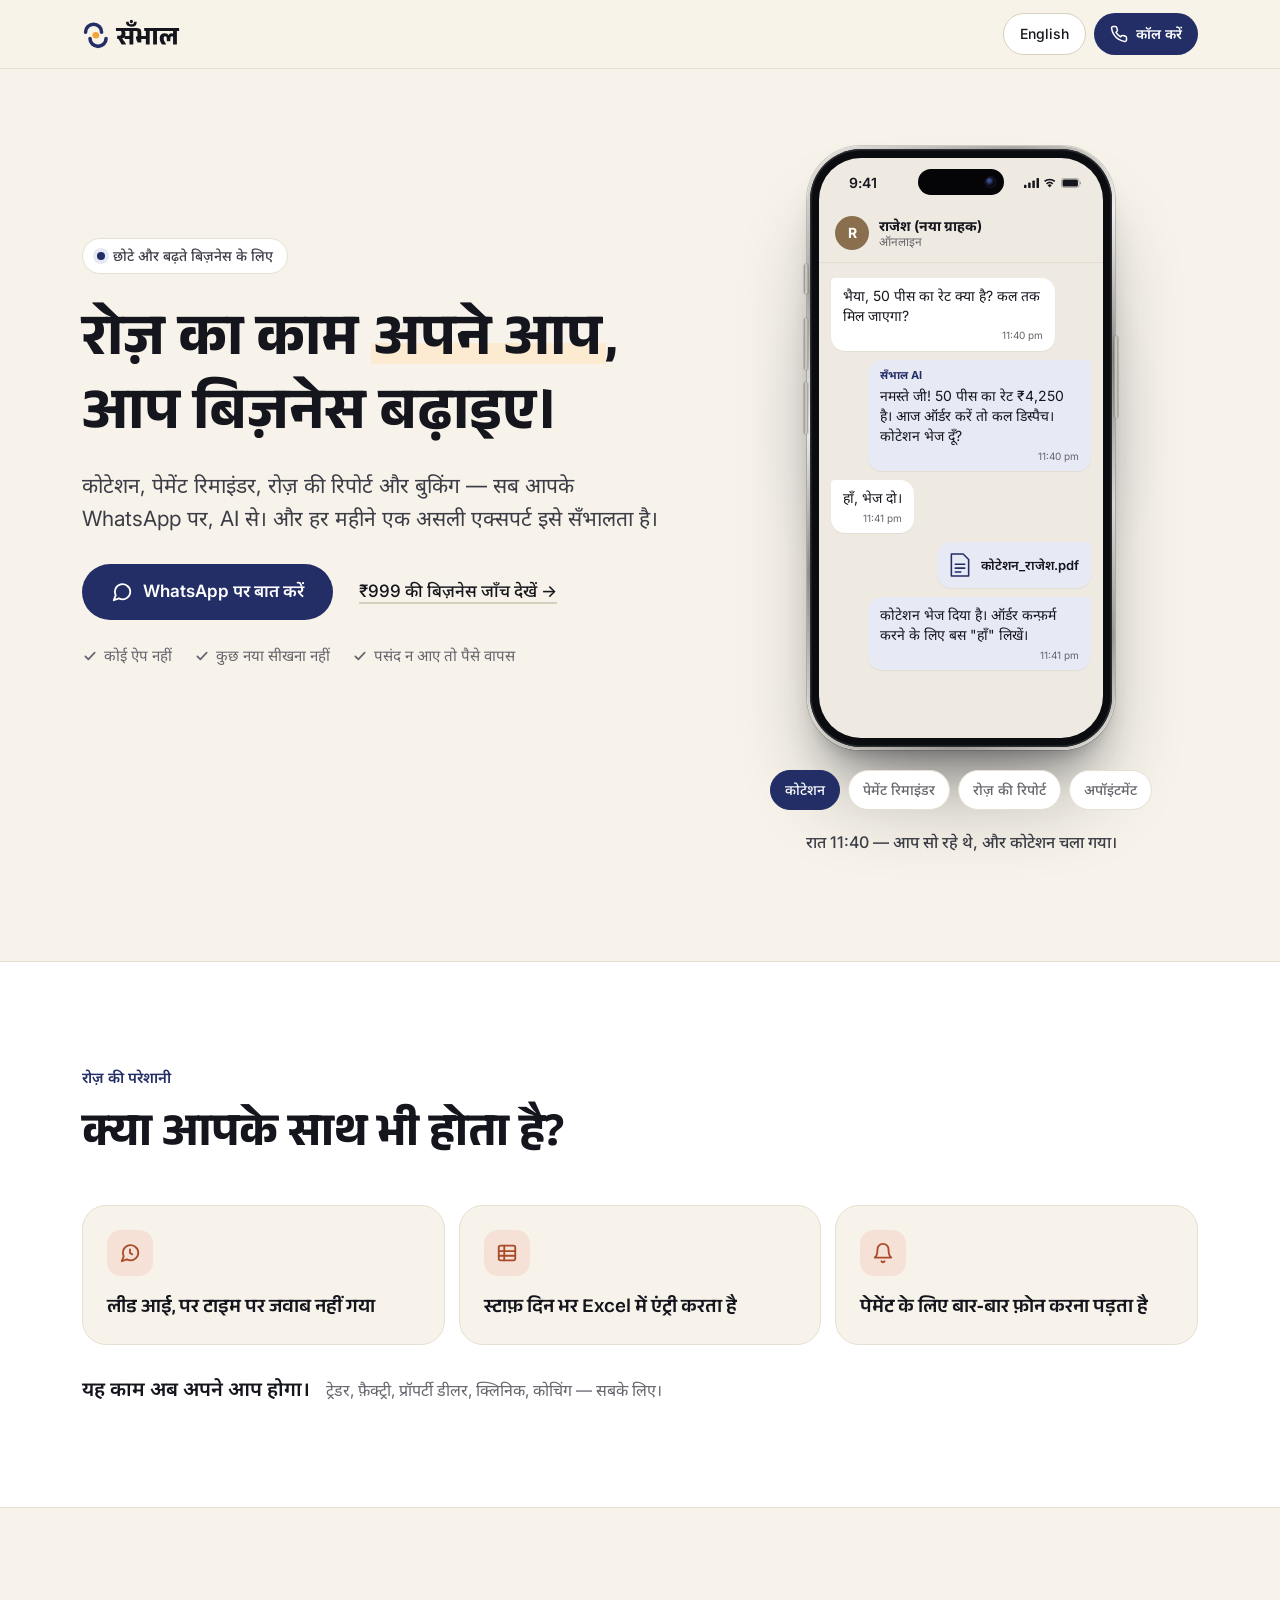
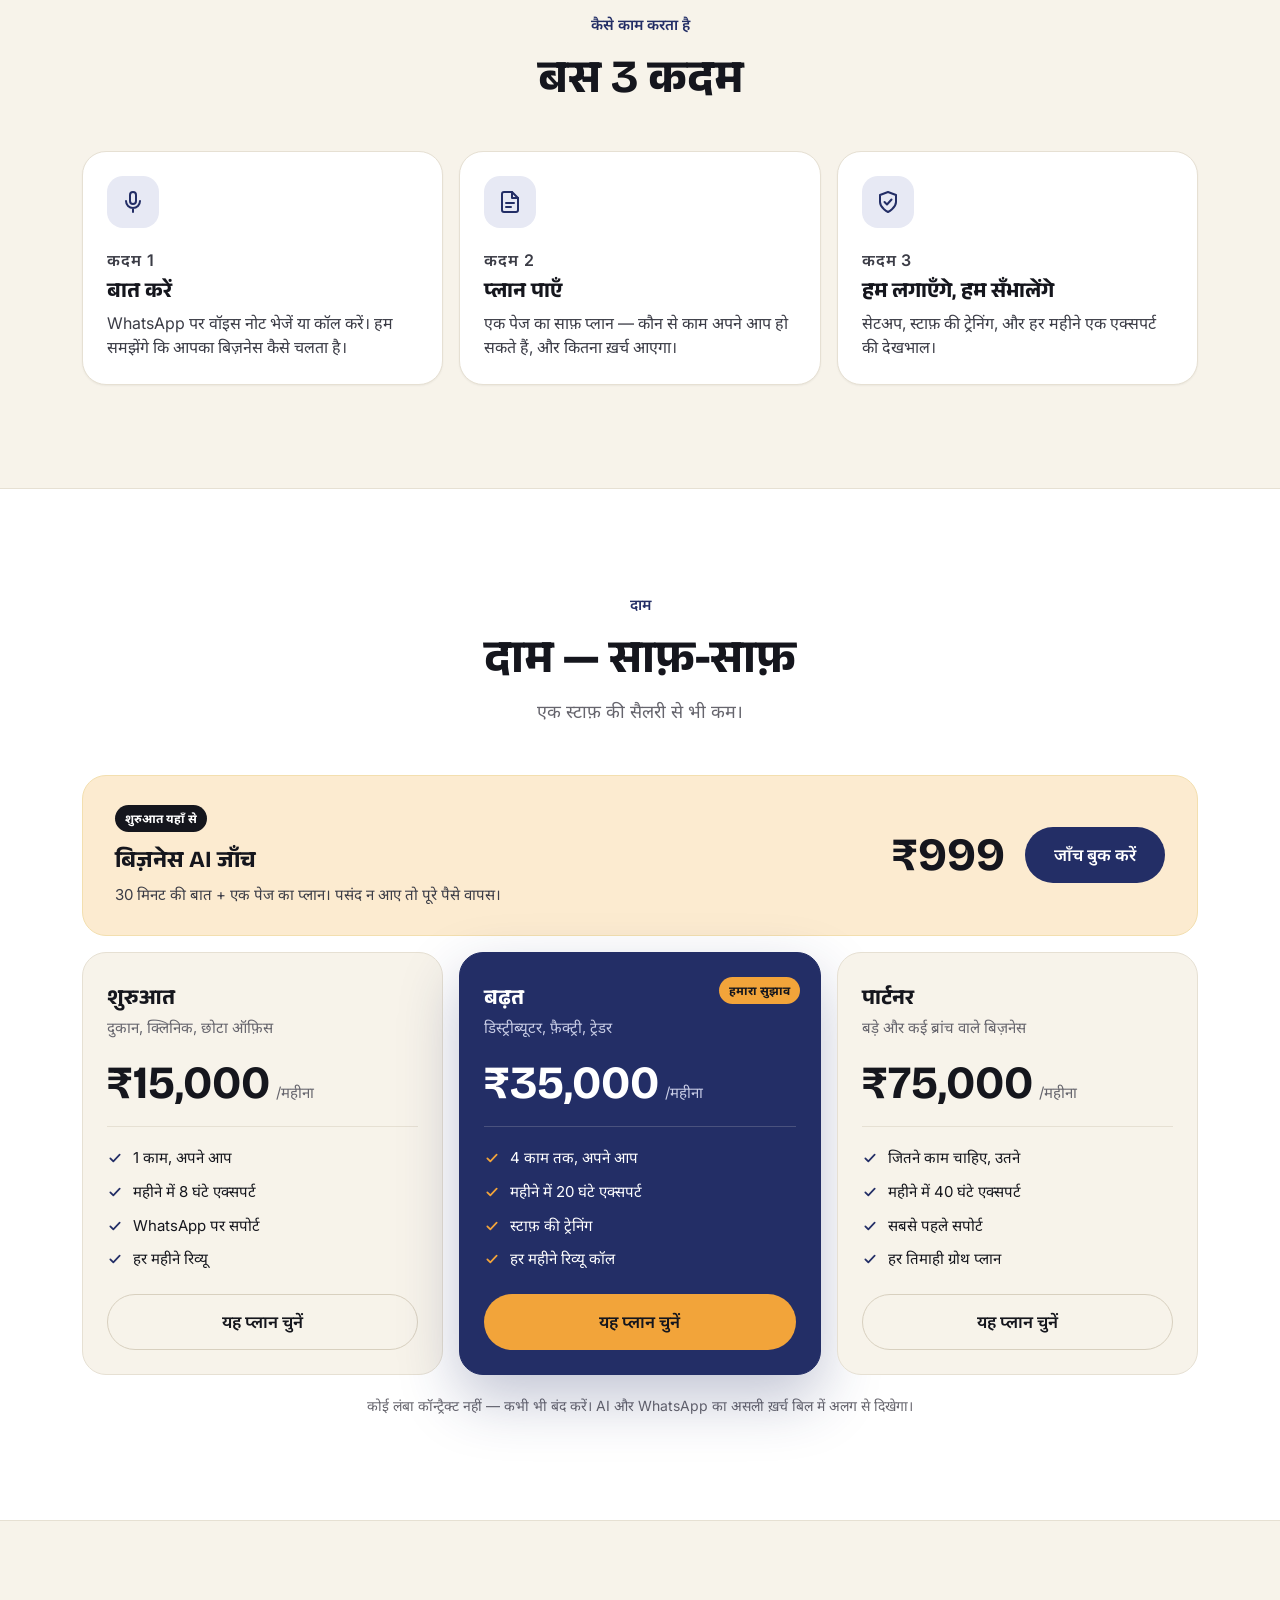
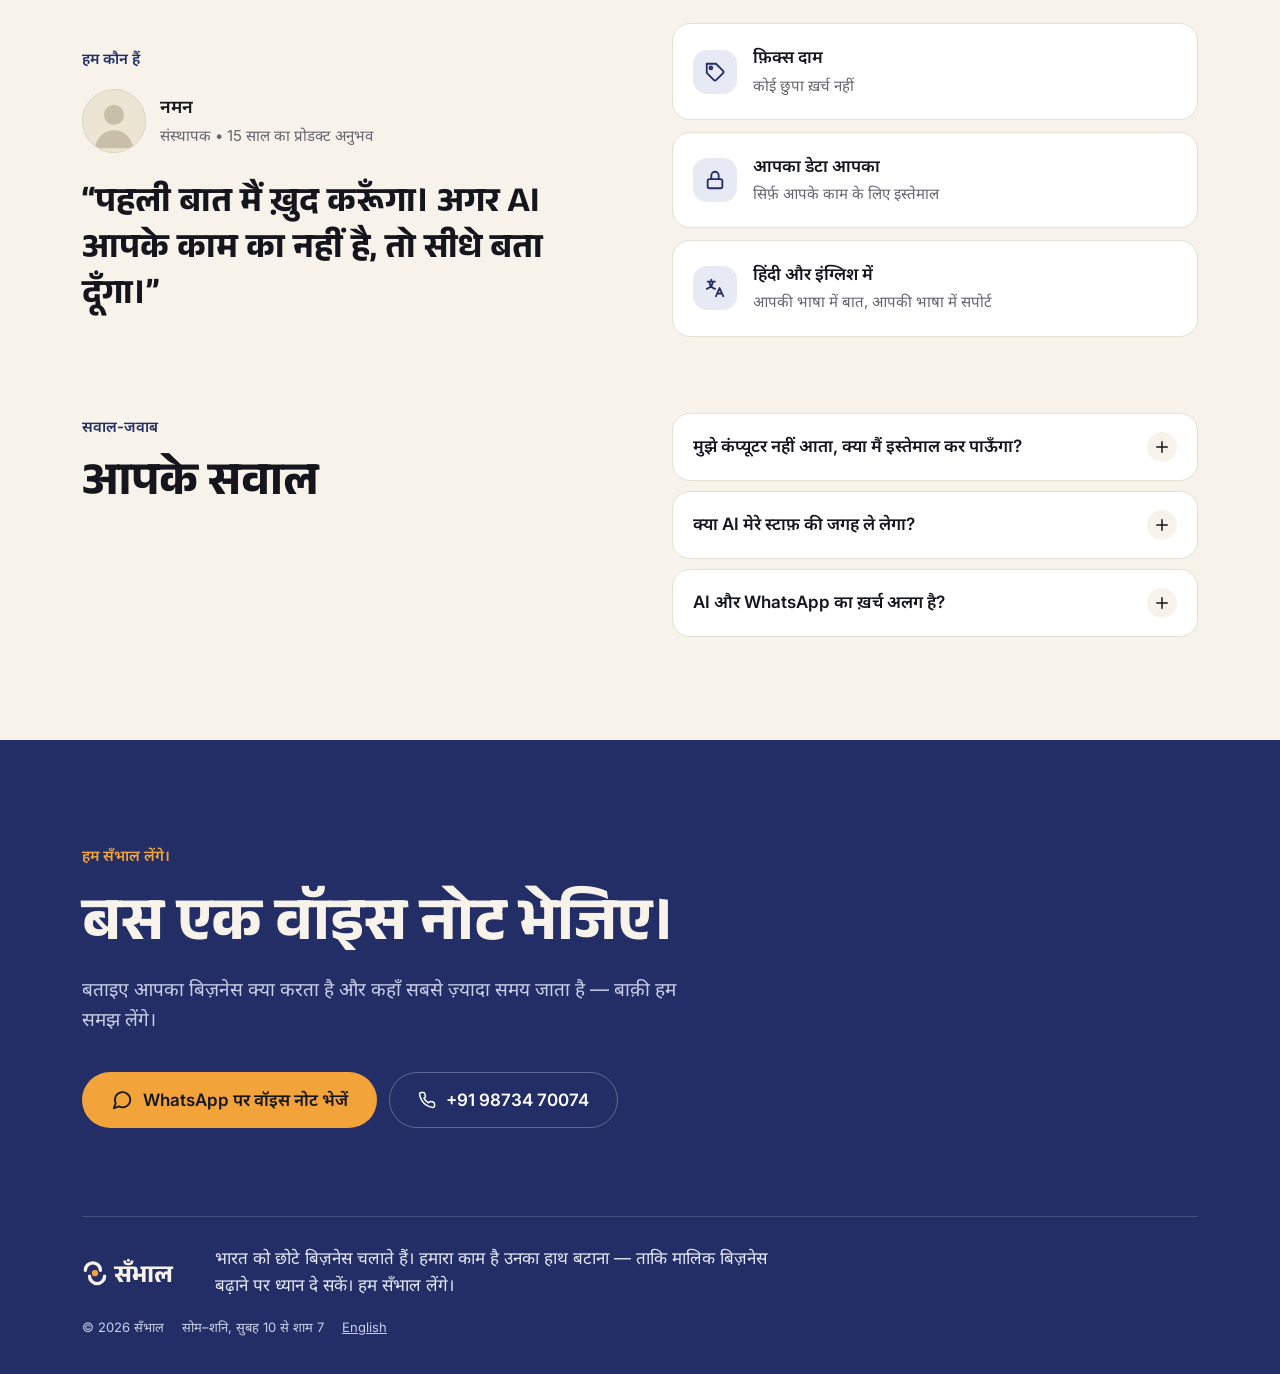
==== index.html @ 1b6e477c "Fix stale cache: version asset links and stop week-long caching Assets were served with max-age=6048" ====
<!doctype html>
<html lang="hi">
<head>
  <meta charset="utf-8">
  <meta name="viewport" content="width=device-width, initial-scale=1">
  <title>सँभाल — आपके बिज़नेस के लिए AI, सँभालने वाले एक्सपर्ट के साथ</title>
  <meta name="description" content="हम आपके WhatsApp और Excel पर AI सेट करते हैं — ताकि कोटेशन, पेमेंट रिमाइंडर, रिपोर्ट और बुकिंग अपने आप हो जाएँ। ₹999 की बिज़नेस जाँच से शुरुआत करें।">
  <meta name="theme-color" content="#232E66">
  <link rel="icon" href="/assets/favicon.svg?v=2b1d9da0e8" type="image/svg+xml">
  <link rel="alternate" hreflang="hi" href="/">
  <link rel="alternate" hreflang="en" href="/en">

  <meta property="og:title" content="सँभाल — आपका बिज़नेस, AI के साथ, बिना झंझट">
  <meta property="og:description" content="कोटेशन, पेमेंट, रिपोर्ट और बुकिंग — अपने आप। एक असली एक्सपर्ट हर महीने सँभालता है।">
  <meta property="og:type" content="website">

  <link rel="preconnect" href="https://fonts.googleapis.com">
  <link rel="preconnect" href="https://fonts.gstatic.com" crossorigin>
  <link rel="stylesheet" href="https://fonts.googleapis.com/css2?family=Anek+Devanagari:wght@600;700&family=Bricolage+Grotesque:opsz,wght@12..96,600;12..96,700&family=Inter:wght@400;500;600;700&family=Noto+Sans+Devanagari:wght@400;500;600;700&display=swap">
  <link rel="stylesheet" href="/assets/styles.css?v=57c3ff346e">
</head>
<body>

<header class="site-header">
  <div class="wrap">
    <a class="brand" href="/" aria-label="सँभाल — होम"><img src="/assets/sambhal-logo-hi.svg?v=f1d64aa101" alt="सँभाल" width="120" height="32"></a>
    <div class="header-actions">
      <a class="lang" href="/en" hreflang="en" lang="en">English</a>
      <a class="header-cta" href="tel:+919873470074" data-cta="call-header" aria-label="कॉल करें: +91 98734 70074">
        <svg width="18" height="18" viewBox="0 0 24 24" fill="none" stroke="currentColor" stroke-width="2" stroke-linecap="round" stroke-linejoin="round" aria-hidden="true"><path d="M22 16.9v3a2 2 0 0 1-2.2 2 19.8 19.8 0 0 1-8.6-3.1 19.5 19.5 0 0 1-6-6A19.8 19.8 0 0 1 2.1 4.2 2 2 0 0 1 4.1 2h3a2 2 0 0 1 2 1.7c.1.9.4 1.8.7 2.7a2 2 0 0 1-.5 2.1L8 9.8a16 16 0 0 0 6 6l1.3-1.3a2 2 0 0 1 2.1-.4c.9.3 1.8.6 2.7.7a2 2 0 0 1 1.7 2z"/></svg><span class="label">कॉल करें</span>
      </a>
    </div>
  </div>
</header>

<main>

  <!-- Hero -->
  <section class="hero">
    <div class="wrap hero-grid">
      <div class="hero-copy">
        <p class="pill">छोटे और बढ़ते बिज़नेस के लिए</p>
        <h1>रोज़ का काम <span class="hl">अपने आप</span>, आप बिज़नेस बढ़ाइए।</h1>
        <p class="lead">कोटेशन, पेमेंट रिमाइंडर, रोज़ की रिपोर्ट और बुकिंग — सब आपके WhatsApp पर, AI से। और हर महीने एक असली एक्सपर्ट इसे सँभालता है।</p>
        <div class="hero-actions">
          <a class="btn btn-primary" data-cta="whatsapp-hero" href="https://wa.me/919873470074?text=%E0%A4%A8%E0%A4%AE%E0%A4%B8%E0%A5%8D%E0%A4%A4%E0%A5%87%2C%20%E0%A4%AE%E0%A5%81%E0%A4%9D%E0%A5%87%20%E0%A4%85%E0%A4%AA%E0%A4%A8%E0%A5%87%20%E0%A4%AC%E0%A4%BF%E0%A4%9C%E0%A4%BC%E0%A4%A8%E0%A5%87%E0%A4%B8%20%E0%A4%95%E0%A5%87%20%E0%A4%B2%E0%A4%BF%E0%A4%8F%20%E0%A4%B8%E0%A4%81%E0%A4%AD%E0%A4%BE%E0%A4%B2%20%E0%A4%95%E0%A5%87%20%E0%A4%AC%E0%A4%BE%E0%A4%B0%E0%A5%87%20%E0%A4%AE%E0%A5%87%E0%A4%82%20%E0%A4%9C%E0%A4%BE%E0%A4%A8%E0%A4%A8%E0%A4%BE%20%E0%A4%B9%E0%A5%88%E0%A5%A4">
            <svg width="22" height="22" viewBox="0 0 24 24" fill="none" stroke="currentColor" stroke-width="2" stroke-linecap="round" stroke-linejoin="round" aria-hidden="true"><path d="M21 11.5a8.4 8.4 0 0 1-12.4 7.4L3 21l2.1-5.4A8.4 8.4 0 1 1 21 11.5z"/></svg>
            WhatsApp पर बात करें
          </a>
          <a class="link-arrow" href="#daam">₹999 की बिज़नेस जाँच देखें →</a>
        </div>
        <ul class="ticks">
          <li><svg width="16" height="16" viewBox="0 0 24 24" fill="none" stroke="currentColor" stroke-width="2.6" stroke-linecap="round" stroke-linejoin="round" aria-hidden="true"><path d="M5 12.5l4.5 4.5L19 7"/></svg>कोई ऐप नहीं</li>
          <li><svg width="16" height="16" viewBox="0 0 24 24" fill="none" stroke="currentColor" stroke-width="2.6" stroke-linecap="round" stroke-linejoin="round" aria-hidden="true"><path d="M5 12.5l4.5 4.5L19 7"/></svg>कुछ नया सीखना नहीं</li>
          <li><svg width="16" height="16" viewBox="0 0 24 24" fill="none" stroke="currentColor" stroke-width="2.6" stroke-linecap="round" stroke-linejoin="round" aria-hidden="true"><path d="M5 12.5l4.5 4.5L19 7"/></svg>पसंद न आए तो पैसे वापस</li>
        </ul>
      </div>

      <div class="showcase" data-showcase>
        <div class="phone">
          <span class="ph-btn ph-action" aria-hidden="true"></span><span class="ph-btn ph-vol-up" aria-hidden="true"></span><span class="ph-btn ph-vol-down" aria-hidden="true"></span><span class="ph-btn ph-power" aria-hidden="true"></span>
          <div class="ph-bezel">
          <div class="screen" aria-live="polite">
            <div class="statusbar" aria-hidden="true"><span>9:41</span><span class="island"></span><span class="sb-icons"><svg width="18" height="12" viewBox="0 0 18 12"><rect x="0" y="8" width="3" height="4" rx="1" fill="#15161D"/><rect x="5" y="5.5" width="3" height="6.5" rx="1" fill="#15161D"/><rect x="10" y="3" width="3" height="9" rx="1" fill="#15161D"/><rect x="15" y="0" width="3" height="12" rx="1" fill="#15161D"/></svg><svg width="16" height="12" viewBox="0 0 16 12"><path d="M8 11.5l2.4-2.9a3.6 3.6 0 0 0-4.8 0z" fill="#15161D"/><path d="M3.6 6.3a6.6 6.6 0 0 1 8.8 0l-1.3 1.5a4.6 4.6 0 0 0-6.2 0z" fill="#15161D"/><path d="M1.2 3.4a10.3 10.3 0 0 1 13.6 0l-1.3 1.5a8.3 8.3 0 0 0-11 0z" fill="#15161D"/></svg><svg width="27" height="13" viewBox="0 0 27 13"><rect x=".5" y=".5" width="23" height="12" rx="3.5" fill="none" stroke="#15161D" stroke-opacity=".4"/><rect x="2" y="2" width="20" height="9" rx="2" fill="#15161D"/><path d="M25 4.5v4c.8-.3 1.4-1.1 1.4-2s-.6-1.7-1.4-2z" fill="#15161D" fill-opacity=".45"/></svg></span></div>

            <article class="slide is-active" id="uc-1" role="tabpanel" aria-labelledby="tab-1" data-caption="रात 11:40 — आप सो रहे थे, और कोटेशन चला गया।">
              <div class="chat-head"><span class="avatar">R</span><span class="who"><strong>राजेश (नया ग्राहक)</strong><span>ऑनलाइन</span></span></div>
              <div class="bubble in">भैया, 50 पीस का रेट क्या है? कल तक मिल जाएगा?<span class="time">11:40 pm</span></div>
              <div class="bubble out"><small>सँभाल AI</small>नमस्ते जी! 50 पीस का रेट ₹4,250 है। आज ऑर्डर करें तो कल डिस्पैच। कोटेशन भेज दूँ?<span class="time">11:40 pm</span></div>
              <div class="bubble in">हाँ, भेज दो।<span class="time">11:41 pm</span></div>
              <div class="attach"><svg width="22" height="26" viewBox="0 0 28 32" fill="none" aria-hidden="true"><path d="M3 2h15l7 7v21H3z" stroke="#232E66" stroke-width="2" stroke-linejoin="round"/><path d="M8 15h12M8 20h12M8 25h7" stroke="#232E66" stroke-width="2" stroke-linecap="round"/></svg>कोटेशन_राजेश.pdf</div>
              <div class="bubble out">कोटेशन भेज दिया है। ऑर्डर कन्फ़र्म करने के लिए बस "हाँ" लिखें।<span class="time">11:41 pm</span></div>
            </article>

            <article class="slide" id="uc-2" role="tabpanel" aria-labelledby="tab-2" data-caption="पेमेंट अपने आप माँगा, और रसीद भी भेज दी।">
              <div class="chat-head"><span class="avatar" style="background:#5B6B8C">S</span><span class="who"><strong>शर्मा ट्रेडर्स</strong><span>ग्राहक</span></span></div>
              <div class="bubble out"><small>सँभाल AI</small>नमस्ते शर्मा जी, बिल #2318 के ₹18,400 कल ड्यू हैं। आप UPI से अभी भर सकते हैं।<span class="pay-btn">₹18,400 भरें</span><span class="time">10:00 am</span></div>
              <div class="bubble in">कर दिया, चेक कर लीजिए।<span class="time">10:12 am</span></div>
              <div class="bubble out">पेमेंट मिल गया, धन्यवाद! रसीद भेज रहे हैं।<span class="time">10:12 am</span></div>
              <div class="attach"><svg width="22" height="26" viewBox="0 0 28 32" fill="none" aria-hidden="true"><path d="M3 2h15l7 7v21H3z" stroke="#232E66" stroke-width="2" stroke-linejoin="round"/><path d="M8 15h12M8 20h12M8 25h7" stroke="#232E66" stroke-width="2" stroke-linecap="round"/></svg>रसीद_2318.pdf</div>
            </article>

            <article class="slide" id="uc-3" role="tabpanel" aria-labelledby="tab-3" data-caption="हर शाम 7 बजे — दिन का पूरा हिसाब आपके फ़ोन पर।">
              <div class="chat-head"><span class="avatar brand-av"><svg viewBox="0 0 64 64" aria-hidden="true"><path d="M9 25a18 18 0 0 1 36 0" fill="none" stroke="#F7F3EA" stroke-width="8" stroke-linecap="round"/><path d="M19 39a18 18 0 0 0 36 0" fill="none" stroke="#F7F3EA" stroke-width="8" stroke-linecap="round"/><circle cx="32" cy="32" r="7.5" fill="#F2A43A"/></svg></span><span class="who"><strong>सँभाल AI</strong><span>आपकी रोज़ की रिपोर्ट</span></span></div>
              <div class="bubble out"><small>आज की रिपोर्ट — 18 नवंबर</small>
                <div class="report">
                  <div><span>आज की बिक्री</span><b>₹1,24,500</b></div>
                  <div><span>नए ऑर्डर</span><b>14</b></div>
                  <div><span>पेंडिंग पेमेंट</span><b>₹2,10,000</b></div>
                  <div class="warn"><span>कम स्टॉक</span><b>3 आइटम</b></div>
                </div>
                <span class="time">7:00 pm</span></div>
              <div class="bubble in">कम स्टॉक वाले आइटम बताओ<span class="time">7:04 pm</span></div>
              <div class="bubble out">1. स्टील बोल्ट M8 — 40 बचे<br>2. वॉशर 10mm — 25 बचे<br>3. नट M10 — 18 बचे<span class="time">7:04 pm</span></div>
            </article>

            <article class="slide" id="uc-4" role="tabpanel" aria-labelledby="tab-4" data-caption="बुकिंग और याद-दिहानी — बिना एक भी कॉल के।">
              <div class="chat-head"><span class="avatar" style="background:#7A5C8E">P</span><span class="who"><strong>प्रिया</strong><span>क्लिनिक की मरीज़</span></span></div>
              <div class="bubble in">कल डॉक्टर साहब से मिलना है, टाइम मिलेगा?<span class="time">6:20 pm</span></div>
              <div class="bubble out"><small>सँभाल AI</small>ज़रूर! कल ये समय ख़ाली हैं:<div class="slots"><span>10:30</span><span>12:00</span><span class="on">4:15</span></div><span class="time">6:20 pm</span></div>
              <div class="bubble in">4:15 ठीक है<span class="time">6:21 pm</span></div>
              <div class="bubble out">बुक हो गया! कल शाम 4:15 बजे। एक घंटा पहले याद दिला देंगे।<span class="time">6:21 pm</span></div>
            </article>

          </div>
          </div>
        </div>

        <div class="uc-tabs" role="tablist" aria-label="उदाहरण">
          <button class="uc-tab" role="tab" id="tab-1" aria-controls="uc-1" aria-selected="true">कोटेशन</button>
          <button class="uc-tab" role="tab" id="tab-2" aria-controls="uc-2" aria-selected="false" tabindex="-1">पेमेंट रिमाइंडर</button>
          <button class="uc-tab" role="tab" id="tab-3" aria-controls="uc-3" aria-selected="false" tabindex="-1">रोज़ की रिपोर्ट</button>
          <button class="uc-tab" role="tab" id="tab-4" aria-controls="uc-4" aria-selected="false" tabindex="-1">अपॉइंटमेंट</button>
        </div>
        <p class="uc-caption">रात 11:40 — आप सो रहे थे, और कोटेशन चला गया।</p>
      </div>
    </div>
  </section>

  <!-- Pains -->
  <section class="pains">
    <div class="wrap">
      <div class="section-head">
        <span class="eyebrow">रोज़ की परेशानी</span>
        <h2>क्या आपके साथ भी होता है?</h2>
      </div>
      <ul class="pain-grid">
        <li class="pain"><span class="ico"><svg width="22" height="22" viewBox="0 0 24 24" fill="none" stroke="currentColor" stroke-width="2" stroke-linecap="round" stroke-linejoin="round" aria-hidden="true"><path d="M21 11.5a8.4 8.4 0 0 1-12.4 7.4L3 21l2.1-5.4A8.4 8.4 0 1 1 21 11.5z"/><path d="M12 8v4l2.5 1.5"/></svg></span><p>लीड आई, पर टाइम पर जवाब नहीं गया</p></li>
        <li class="pain"><span class="ico"><svg width="22" height="22" viewBox="0 0 24 24" fill="none" stroke="currentColor" stroke-width="2" stroke-linecap="round" stroke-linejoin="round" aria-hidden="true"><rect x="3" y="4" width="18" height="16" rx="2"/><path d="M3 10h18M3 15h18M9 4v16"/></svg></span><p>स्टाफ़ दिन भर Excel में एंट्री करता है</p></li>
        <li class="pain"><span class="ico"><svg width="22" height="22" viewBox="0 0 24 24" fill="none" stroke="currentColor" stroke-width="2" stroke-linecap="round" stroke-linejoin="round" aria-hidden="true"><path d="M6 8a6 6 0 0 1 12 0c0 7 3 9 3 9H3s3-2 3-9"/><path d="M10.3 21a1.9 1.9 0 0 0 3.4 0"/></svg></span><p>पेमेंट के लिए बार-बार फ़ोन करना पड़ता है</p></li>
      </ul>
      <p class="pains-answer">यह काम अब अपने आप होगा। <span>ट्रेडर, फ़ैक्ट्री, प्रॉपर्टी डीलर, क्लिनिक, कोचिंग — सबके लिए।</span></p>
    </div>
  </section>

  <!-- How it works -->
  <section class="steps">
    <div class="wrap">
      <div class="section-head center">
        <span class="eyebrow">कैसे काम करता है</span>
        <h2>बस 3 कदम</h2>
      </div>
      <ol class="step-grid">
        <li class="step">
          <span class="step-ico"><svg width="24" height="24" viewBox="0 0 24 24" fill="none" stroke="currentColor" stroke-width="2" stroke-linecap="round" stroke-linejoin="round" aria-hidden="true"><rect x="9" y="2" width="6" height="12" rx="3"/><path d="M5 11a7 7 0 0 0 14 0M12 18v4"/></svg></span>
          <div><p class="step-num">कदम 1</p><h3>बात करें</h3><p>WhatsApp पर वॉइस नोट भेजें या कॉल करें। हम समझेंगे कि आपका बिज़नेस कैसे चलता है।</p></div>
        </li>
        <li class="step">
          <span class="step-ico"><svg width="24" height="24" viewBox="0 0 24 24" fill="none" stroke="currentColor" stroke-width="2" stroke-linecap="round" stroke-linejoin="round" aria-hidden="true"><path d="M14 2H6a2 2 0 0 0-2 2v16a2 2 0 0 0 2 2h12a2 2 0 0 0 2-2V8z"/><path d="M14 2v6h6M8 13h8M8 17h5"/></svg></span>
          <div><p class="step-num">कदम 2</p><h3>प्लान पाएँ</h3><p>एक पेज का साफ़ प्लान — कौन से काम अपने आप हो सकते हैं, और कितना ख़र्च आएगा।</p></div>
        </li>
        <li class="step">
          <span class="step-ico"><svg width="24" height="24" viewBox="0 0 24 24" fill="none" stroke="currentColor" stroke-width="2" stroke-linecap="round" stroke-linejoin="round" aria-hidden="true"><path d="M12 22s8-4 8-10V5l-8-3-8 3v7c0 6 8 10 8 10z"/><path d="M8.5 12l2.5 2.5 4.5-5"/></svg></span>
          <div><p class="step-num">कदम 3</p><h3>हम लगाएँगे, हम सँभालेंगे</h3><p>सेटअप, स्टाफ़ की ट्रेनिंग, और हर महीने एक एक्सपर्ट की देखभाल।</p></div>
        </li>
      </ol>
    </div>
  </section>

  <!-- Pricing -->
  <section class="pricing" id="daam">
    <div class="wrap">
      <div class="section-head center">
        <span class="eyebrow">दाम</span>
        <h2>दाम — साफ़-साफ़</h2>
        <p>एक स्टाफ़ की सैलरी से भी कम।</p>
      </div>

      <div class="check-strip">
        <div>
          <span class="tag">शुरुआत यहाँ से</span>
          <h3>बिज़नेस AI जाँच</h3>
          <p>30 मिनट की बात + एक पेज का प्लान। पसंद न आए तो पूरे पैसे वापस।</p>
        </div>
        <div class="price-side">
          <span class="big">₹999</span>
          <a class="btn btn-primary" data-cta="whatsapp-check" href="https://wa.me/919873470074?text=%E0%A4%A8%E0%A4%AE%E0%A4%B8%E0%A5%8D%E0%A4%A4%E0%A5%87%2C%20%E0%A4%AE%E0%A5%81%E0%A4%9D%E0%A5%87%20%E2%82%B9999%20%E0%A4%B5%E0%A4%BE%E0%A4%B2%E0%A5%80%20%E0%A4%AC%E0%A4%BF%E0%A4%9C%E0%A4%BC%E0%A4%A8%E0%A5%87%E0%A4%B8%20AI%20%E0%A4%9C%E0%A4%BE%E0%A4%81%E0%A4%9A%20%E0%A4%AC%E0%A5%81%E0%A4%95%20%E0%A4%95%E0%A4%B0%E0%A4%A8%E0%A5%80%20%E0%A4%B9%E0%A5%88%E0%A5%A4">जाँच बुक करें</a>
        </div>
      </div>

      <div class="plan-grid">
        <div class="plan">
          <p class="plan-name">शुरुआत</p>
          <p class="plan-for">दुकान, क्लिनिक, छोटा ऑफ़िस</p>
          <p class="plan-price"><b>₹15,000</b><span>/महीना</span></p>
          <ul>
            <li><svg width="16" height="16" viewBox="0 0 24 24" fill="none" stroke="currentColor" stroke-width="2.6" stroke-linecap="round" stroke-linejoin="round" aria-hidden="true"><path d="M5 12.5l4.5 4.5L19 7"/></svg>1 काम, अपने आप</li>
            <li><svg width="16" height="16" viewBox="0 0 24 24" fill="none" stroke="currentColor" stroke-width="2.6" stroke-linecap="round" stroke-linejoin="round" aria-hidden="true"><path d="M5 12.5l4.5 4.5L19 7"/></svg>महीने में 8 घंटे एक्सपर्ट</li>
            <li><svg width="16" height="16" viewBox="0 0 24 24" fill="none" stroke="currentColor" stroke-width="2.6" stroke-linecap="round" stroke-linejoin="round" aria-hidden="true"><path d="M5 12.5l4.5 4.5L19 7"/></svg>WhatsApp पर सपोर्ट</li>
            <li><svg width="16" height="16" viewBox="0 0 24 24" fill="none" stroke="currentColor" stroke-width="2.6" stroke-linecap="round" stroke-linejoin="round" aria-hidden="true"><path d="M5 12.5l4.5 4.5L19 7"/></svg>हर महीने रिव्यू</li>
          </ul>
          <a class="btn btn-outline" data-cta="plan-starter" href="https://wa.me/919873470074?text=%E0%A4%A8%E0%A4%AE%E0%A4%B8%E0%A5%8D%E0%A4%A4%E0%A5%87%2C%20%E0%A4%AE%E0%A5%81%E0%A4%9D%E0%A5%87%20%E0%A4%B8%E0%A4%81%E0%A4%AD%E0%A4%BE%E0%A4%B2%20%E0%A4%95%E0%A4%BE%20%22%E0%A4%B6%E0%A5%81%E0%A4%B0%E0%A5%81%E0%A4%86%E0%A4%A4%22%20%E0%A4%AA%E0%A5%8D%E0%A4%B2%E0%A4%BE%E0%A4%A8%20%28%E2%82%B915%2C000/%E0%A4%AE%E0%A4%B9%E0%A5%80%E0%A4%A8%E0%A4%BE%29%20%E0%A4%95%E0%A5%87%20%E0%A4%AC%E0%A4%BE%E0%A4%B0%E0%A5%87%20%E0%A4%AE%E0%A5%87%E0%A4%82%20%E0%A4%9C%E0%A4%BE%E0%A4%A8%E0%A4%A8%E0%A4%BE%20%E0%A4%B9%E0%A5%88%E0%A5%A4">यह प्लान चुनें</a>
        </div>
        <div class="plan featured">
          <span class="badge">हमारा सुझाव</span>
          <p class="plan-name">बढ़त</p>
          <p class="plan-for">डिस्ट्रीब्यूटर, फ़ैक्ट्री, ट्रेडर</p>
          <p class="plan-price"><b>₹35,000</b><span>/महीना</span></p>
          <ul>
            <li><svg width="16" height="16" viewBox="0 0 24 24" fill="none" stroke="currentColor" stroke-width="2.6" stroke-linecap="round" stroke-linejoin="round" aria-hidden="true"><path d="M5 12.5l4.5 4.5L19 7"/></svg>4 काम तक, अपने आप</li>
            <li><svg width="16" height="16" viewBox="0 0 24 24" fill="none" stroke="currentColor" stroke-width="2.6" stroke-linecap="round" stroke-linejoin="round" aria-hidden="true"><path d="M5 12.5l4.5 4.5L19 7"/></svg>महीने में 20 घंटे एक्सपर्ट</li>
            <li><svg width="16" height="16" viewBox="0 0 24 24" fill="none" stroke="currentColor" stroke-width="2.6" stroke-linecap="round" stroke-linejoin="round" aria-hidden="true"><path d="M5 12.5l4.5 4.5L19 7"/></svg>स्टाफ़ की ट्रेनिंग</li>
            <li><svg width="16" height="16" viewBox="0 0 24 24" fill="none" stroke="currentColor" stroke-width="2.6" stroke-linecap="round" stroke-linejoin="round" aria-hidden="true"><path d="M5 12.5l4.5 4.5L19 7"/></svg>हर महीने रिव्यू कॉल</li>
          </ul>
          <a class="btn btn-accent" data-cta="plan-growth" href="https://wa.me/919873470074?text=%E0%A4%A8%E0%A4%AE%E0%A4%B8%E0%A5%8D%E0%A4%A4%E0%A5%87%2C%20%E0%A4%AE%E0%A5%81%E0%A4%9D%E0%A5%87%20%E0%A4%B8%E0%A4%81%E0%A4%AD%E0%A4%BE%E0%A4%B2%20%E0%A4%95%E0%A4%BE%20%22%E0%A4%AC%E0%A4%A2%E0%A4%BC%E0%A4%A4%22%20%E0%A4%AA%E0%A5%8D%E0%A4%B2%E0%A4%BE%E0%A4%A8%20%28%E2%82%B935%2C000/%E0%A4%AE%E0%A4%B9%E0%A5%80%E0%A4%A8%E0%A4%BE%29%20%E0%A4%95%E0%A5%87%20%E0%A4%AC%E0%A4%BE%E0%A4%B0%E0%A5%87%20%E0%A4%AE%E0%A5%87%E0%A4%82%20%E0%A4%9C%E0%A4%BE%E0%A4%A8%E0%A4%A8%E0%A4%BE%20%E0%A4%B9%E0%A5%88%E0%A5%A4">यह प्लान चुनें</a>
        </div>
        <div class="plan">
          <p class="plan-name">पार्टनर</p>
          <p class="plan-for">बड़े और कई ब्रांच वाले बिज़नेस</p>
          <p class="plan-price"><b>₹75,000</b><span>/महीना</span></p>
          <ul>
            <li><svg width="16" height="16" viewBox="0 0 24 24" fill="none" stroke="currentColor" stroke-width="2.6" stroke-linecap="round" stroke-linejoin="round" aria-hidden="true"><path d="M5 12.5l4.5 4.5L19 7"/></svg>जितने काम चाहिए, उतने</li>
            <li><svg width="16" height="16" viewBox="0 0 24 24" fill="none" stroke="currentColor" stroke-width="2.6" stroke-linecap="round" stroke-linejoin="round" aria-hidden="true"><path d="M5 12.5l4.5 4.5L19 7"/></svg>महीने में 40 घंटे एक्सपर्ट</li>
            <li><svg width="16" height="16" viewBox="0 0 24 24" fill="none" stroke="currentColor" stroke-width="2.6" stroke-linecap="round" stroke-linejoin="round" aria-hidden="true"><path d="M5 12.5l4.5 4.5L19 7"/></svg>सबसे पहले सपोर्ट</li>
            <li><svg width="16" height="16" viewBox="0 0 24 24" fill="none" stroke="currentColor" stroke-width="2.6" stroke-linecap="round" stroke-linejoin="round" aria-hidden="true"><path d="M5 12.5l4.5 4.5L19 7"/></svg>हर तिमाही ग्रोथ प्लान</li>
          </ul>
          <a class="btn btn-outline" data-cta="plan-partner" href="https://wa.me/919873470074?text=%E0%A4%A8%E0%A4%AE%E0%A4%B8%E0%A5%8D%E0%A4%A4%E0%A5%87%2C%20%E0%A4%AE%E0%A5%81%E0%A4%9D%E0%A5%87%20%E0%A4%B8%E0%A4%81%E0%A4%AD%E0%A4%BE%E0%A4%B2%20%E0%A4%95%E0%A4%BE%20%22%E0%A4%AA%E0%A4%BE%E0%A4%B0%E0%A5%8D%E0%A4%9F%E0%A4%A8%E0%A4%B0%22%20%E0%A4%AA%E0%A5%8D%E0%A4%B2%E0%A4%BE%E0%A4%A8%20%28%E2%82%B975%2C000/%E0%A4%AE%E0%A4%B9%E0%A5%80%E0%A4%A8%E0%A4%BE%29%20%E0%A4%95%E0%A5%87%20%E0%A4%AC%E0%A4%BE%E0%A4%B0%E0%A5%87%20%E0%A4%AE%E0%A5%87%E0%A4%82%20%E0%A4%9C%E0%A4%BE%E0%A4%A8%E0%A4%A8%E0%A4%BE%20%E0%A4%B9%E0%A5%88%E0%A5%A4">यह प्लान चुनें</a>
        </div>
      </div>
      <p class="fine">कोई लंबा कॉन्ट्रैक्ट नहीं — कभी भी बंद करें। AI और WhatsApp का असली ख़र्च बिल में अलग से दिखेगा।</p>
    </div>
  </section>

  <!-- Trust -->
  <section class="trust">
    <div class="wrap trust-grid">
      <div>
        <span class="eyebrow">हम कौन हैं</span>
        <div class="founder">
          <!-- TODO: replace with your photo at /assets/founder.jpg -->
          <img class="founder-photo" src="/assets/founder.svg?v=e3d4dcf39f" alt="नमन" width="64" height="64">
          <div><strong>नमन</strong><span>संस्थापक • 15 साल का प्रोडक्ट अनुभव</span></div>
        </div>
        <p class="quote">“पहली बात मैं ख़ुद करूँगा। अगर AI आपके काम का नहीं है, तो सीधे बता दूँगा।”</p>
      </div>
      <ul class="promises">
        <li><span class="ico"><svg width="22" height="22" viewBox="0 0 24 24" fill="none" stroke="currentColor" stroke-width="2" stroke-linecap="round" stroke-linejoin="round" aria-hidden="true"><path d="M20.6 13.4 13.4 20.6a2 2 0 0 1-2.8 0L3 13V3h10l7.6 7.6a2 2 0 0 1 0 2.8z"/><circle cx="7.5" cy="7.5" r="1.5"/></svg></span><div><strong>फ़िक्स दाम</strong><span>कोई छुपा ख़र्च नहीं</span></div></li>
        <li><span class="ico"><svg width="22" height="22" viewBox="0 0 24 24" fill="none" stroke="currentColor" stroke-width="2" stroke-linecap="round" stroke-linejoin="round" aria-hidden="true"><rect x="4" y="11" width="16" height="10" rx="2"/><path d="M8 11V7a4 4 0 0 1 8 0v4"/></svg></span><div><strong>आपका डेटा आपका</strong><span>सिर्फ़ आपके काम के लिए इस्तेमाल</span></div></li>
        <li><span class="ico"><svg width="22" height="22" viewBox="0 0 24 24" fill="none" stroke="currentColor" stroke-width="2" stroke-linecap="round" stroke-linejoin="round" aria-hidden="true"><path d="M4 5h8M8 3v2M6 5c0 4 3 7 6 8M10 5c-1 4-4 7-7 8"/><path d="M13 21l4-9 4 9M14.5 18h5"/></svg></span><div><strong>हिंदी और इंग्लिश में</strong><span>आपकी भाषा में बात, आपकी भाषा में सपोर्ट</span></div></li>
      </ul>
    </div>
  </section>

  <!-- FAQ -->
  <section class="faq">
    <div class="wrap faq-grid">
      <div>
        <span class="eyebrow">सवाल-जवाब</span>
        <h2>आपके सवाल</h2>
      </div>
      <div>
        <details>
          <summary>मुझे कंप्यूटर नहीं आता, क्या मैं इस्तेमाल कर पाऊँगा?<svg width="18" height="18" viewBox="0 0 24 24" fill="none" stroke="currentColor" stroke-width="2" stroke-linecap="round" stroke-linejoin="round" aria-hidden="true"><path d="M12 5v14M5 12h14"/></svg></summary>
          <p>हाँ। सब कुछ WhatsApp पर चलता है, जो आप पहले से चलाते हैं। कुछ नया सीखना नहीं है।</p>
        </details>
        <details>
          <summary>क्या AI मेरे स्टाफ़ की जगह ले लेगा?<svg width="18" height="18" viewBox="0 0 24 24" fill="none" stroke="currentColor" stroke-width="2" stroke-linecap="round" stroke-linejoin="round" aria-hidden="true"><path d="M12 5v14M5 12h14"/></svg></summary>
          <p>नहीं। यह स्टाफ़ का बोरिंग काम कम करता है, ताकि वे ग्राहक और बिक्री पर ध्यान दे सकें।</p>
        </details>
        <details>
          <summary>AI और WhatsApp का ख़र्च अलग है?<svg width="18" height="18" viewBox="0 0 24 24" fill="none" stroke="currentColor" stroke-width="2" stroke-linecap="round" stroke-linejoin="round" aria-hidden="true"><path d="M12 5v14M5 12h14"/></svg></summary>
          <p>हाँ, जो असली ख़र्च आता है वह बिल में अलग से साफ़ दिखेगा — उस पर कोई मुनाफ़ा नहीं।</p>
        </details>
      </div>
    </div>
  </section>

  <!-- Final CTA -->
  <section class="final">
    <div class="wrap">
      <div class="final-card">
        <span class="eyebrow">हम सँभाल लेंगे।</span>
        <h2>बस एक वॉइस नोट भेजिए।</h2>
        <p class="lead">बताइए आपका बिज़नेस क्या करता है और कहाँ सबसे ज़्यादा समय जाता है — बाक़ी हम समझ लेंगे।</p>
        <div class="final-actions">
          <a class="btn btn-accent" data-cta="whatsapp-final" href="https://wa.me/919873470074?text=%E0%A4%A8%E0%A4%AE%E0%A4%B8%E0%A5%8D%E0%A4%A4%E0%A5%87%2C%20%E0%A4%AE%E0%A5%81%E0%A4%9D%E0%A5%87%20%E0%A4%85%E0%A4%AA%E0%A4%A8%E0%A5%87%20%E0%A4%AC%E0%A4%BF%E0%A4%9C%E0%A4%BC%E0%A4%A8%E0%A5%87%E0%A4%B8%20%E0%A4%95%E0%A5%87%20%E0%A4%B2%E0%A4%BF%E0%A4%8F%20%E0%A4%B8%E0%A4%81%E0%A4%AD%E0%A4%BE%E0%A4%B2%20%E0%A4%95%E0%A5%87%20%E0%A4%AC%E0%A4%BE%E0%A4%B0%E0%A5%87%20%E0%A4%AE%E0%A5%87%E0%A4%82%20%E0%A4%9C%E0%A4%BE%E0%A4%A8%E0%A4%A8%E0%A4%BE%20%E0%A4%B9%E0%A5%88%E0%A5%A4">
            <svg width="22" height="22" viewBox="0 0 24 24" fill="none" stroke="currentColor" stroke-width="2" stroke-linecap="round" stroke-linejoin="round" aria-hidden="true"><path d="M21 11.5a8.4 8.4 0 0 1-12.4 7.4L3 21l2.1-5.4A8.4 8.4 0 1 1 21 11.5z"/></svg>
            WhatsApp पर वॉइस नोट भेजें
          </a>
          <a class="btn btn-ghost-light" data-cta="call-final" href="tel:+919873470074">
            <svg width="18" height="18" viewBox="0 0 24 24" fill="none" stroke="currentColor" stroke-width="2" stroke-linecap="round" stroke-linejoin="round" aria-hidden="true"><path d="M22 16.9v3a2 2 0 0 1-2.2 2 19.8 19.8 0 0 1-8.6-3.1 19.5 19.5 0 0 1-6-6A19.8 19.8 0 0 1 2.1 4.2 2 2 0 0 1 4.1 2h3a2 2 0 0 1 2 1.7c.1.9.4 1.8.7 2.7a2 2 0 0 1-.5 2.1L8 9.8a16 16 0 0 0 6 6l1.3-1.3a2 2 0 0 1 2.1-.4c.9.3 1.8.6 2.7.7a2 2 0 0 1 1.7 2z"/></svg>
            +91 98734 70074
          </a>
        </div>
      </div>
      <footer class="site-footer">
        <a class="brand" href="/" aria-label="सँभाल"><img src="/assets/sambhal-logo-hi-reverse.svg?v=c42a93da62" alt="सँभाल" width="112" height="30"></a>
        <p class="footer-msg">भारत को छोटे बिज़नेस चलाते हैं। हमारा काम है उनका हाथ बटाना — ताकि मालिक बिज़नेस बढ़ाने पर ध्यान दे सकें। हम सँभाल लेंगे।</p>
        <p class="footer-meta"><span>© 2026 सँभाल</span><span>सोम–शनि, सुबह 10 से शाम 7</span><a href="/en" hreflang="en" lang="en">English</a></p>
      </footer>
    </div>
  </section>

</main>

<script src="/assets/main.js?v=c9a58ded06" defer></script>
<script defer src="/_vercel/insights/script.js"></script>
</body>
</html>
---- assets/styles.css ----
/* ------------------------------------------------------------------
   Sambhal — landing page styles (Hindi + English)
   Clean, upmarket: neutral canvas, Inter + Noto Sans Devanagari,
   Kagaz canvas, Neel brand colour, Genda accent; Bricolage Grotesque + Anek Devanagari headlines.
   ------------------------------------------------------------------ */

:root {
  /* Sambhal brand palette — see the brand guideline */
  --bg: #F7F3EA;          /* Kagaz */
  --surface: #FFFFFF;
  --ink: #15161D;         /* Syahi */
  --ink-2: #3B3C46;
  --muted: #66656D;       /* Pathar */
  --line: #E6E0D3;        /* Rekha */
  --line-2: #D8D0BF;

  --neel: #232E66;        /* Neel — brand */
  --neel-deep: #161D45;
  --neel-200: #C9CDE6;
  --neel-100: #E7E9F4;
  --genda: #F2A43A;       /* Genda — accent, fill only */
  --genda-100: #FCEBD0;
  --mitti: #A94A28;       /* Mitti — problems */
  --mitti-100: #F6E1D7;
  --patti: #2F7A57;       /* Patti — success only */

  --font: 'Inter', 'Noto Sans Devanagari', system-ui, -apple-system, 'Segoe UI', sans-serif;
  --display: 'Bricolage Grotesque', 'Anek Devanagari', 'Inter', system-ui, sans-serif;

  --r-sm: 12px;
  --r: 18px;
  --r-lg: 24px;
  --shadow-sm: 0 1px 2px rgba(15, 17, 21, .05);
  --shadow: 0 1px 2px rgba(15, 17, 21, .04), 0 16px 40px rgba(15, 17, 21, .07);
  --section: clamp(64px, 8vw, 104px);
}

*,
*::before,
*::after { box-sizing: border-box; }

html { -webkit-text-size-adjust: 100%; scroll-behavior: smooth; overflow-x: clip; }
body { overflow-x: clip; }
[id] { scroll-margin-top: 84px; }

body {
  margin: 0;
  background: var(--bg);
  color: var(--ink);
  font-family: var(--font);
  font-size: 17px;
  line-height: 1.6;
  -webkit-font-smoothing: antialiased;
  text-rendering: optimizeLegibility;
}

img, svg { display: block; }
a { color: inherit; }
button { font: inherit; color: inherit; }

:focus-visible { outline: 3px solid var(--genda); outline-offset: 3px; border-radius: 8px; }

.wrap { width: 100%; max-width: 1160px; margin: 0 auto; padding: 0 22px; }

h1, h2, h3, p { margin: 0; }

h2 {
  font-family: var(--display);
  font-weight: 700;
  font-size: clamp(30px, 4.6vw, 46px);
  line-height: 1.15;
}
:lang(en) h1, :lang(en) h2, :lang(en) h3 { letter-spacing: -0.025em; }

.eyebrow {
  display: inline-block;
  font-size: 13px;
  font-weight: 600;
  letter-spacing: .08em;
  text-transform: uppercase;
  color: var(--neel);
  margin-bottom: 14px;
}
:lang(hi) .eyebrow { letter-spacing: 0; text-transform: none; font-size: 15px; }

.section-head { max-width: 640px; margin-bottom: clamp(32px, 4vw, 48px); }
.section-head p { margin-top: 14px; font-size: 18px; color: var(--muted); }
.section-head.center { margin-left: auto; margin-right: auto; text-align: center; }

/* ---------- Logo ---------- */

.brand {
  display: inline-flex;
  flex-direction: row;
  flex-wrap: nowrap;
  align-items: center;
  gap: 10px;
  white-space: nowrap;
  text-decoration: none;
  font-weight: 700;
  font-size: 21px;
  line-height: 1;
}
.brand img { display: block; height: 32px; width: auto; }
.site-footer .brand img { height: 30px; }
:lang(en) .brand { letter-spacing: -0.02em; }

/* ---------- Header ---------- */

.site-header {
  position: sticky;
  top: 0;
  z-index: 20;
  background: rgba(247, 243, 234, .88);
  backdrop-filter: saturate(1.5) blur(14px);
  -webkit-backdrop-filter: saturate(1.5) blur(14px);
  border-bottom: 1px solid var(--line);
}
.site-header .wrap {
  display: flex;
  align-items: center;
  justify-content: space-between;
  gap: 12px;
  min-height: 68px;
}
.header-actions { display: flex; align-items: center; gap: 8px; }

.lang {
  display: inline-flex;
  align-items: center;
  min-height: 42px;
  padding: 0 16px;
  border: 1px solid var(--line-2);
  border-radius: 999px;
  background: var(--surface);
  font-size: 14px;
  font-weight: 500;
  text-decoration: none;
  transition: border-color .15s ease;
}
.lang:hover { border-color: var(--ink); }

.header-cta {
  display: inline-flex;
  align-items: center;
  gap: 8px;
  min-height: 42px;
  padding: 0 16px;
  border-radius: 999px;
  background: var(--neel);
  color: #fff;
  font-size: 14px;
  font-weight: 600;
  text-decoration: none;
  white-space: nowrap;
}
.header-cta .label { display: none; }

/* ---------- Buttons ---------- */

.btn {
  display: inline-flex;
  align-items: center;
  justify-content: center;
  gap: 10px;
  min-height: 56px;
  padding: 0 28px;
  border-radius: 999px;
  border: 1px solid transparent;
  font-size: 17px;
  font-weight: 600;
  line-height: 1.2;
  text-align: center;
  text-decoration: none;
  white-space: nowrap;
  transition: transform .15s ease, background-color .15s ease, border-color .15s ease;
}
.btn svg { flex: none; }
.btn:hover { transform: translateY(-1px); }
.btn:active { transform: translateY(0); }

.btn-primary { background: var(--neel); color: #fff; }
.btn-primary:hover { background: var(--neel-deep); }

.btn-dark { background: var(--ink); color: #fff; }
.btn-dark:hover { background: #262A31; }
.btn-accent { background: var(--genda); color: var(--ink); }
.btn-accent:hover { background: #F5B45C; }

.btn-light { background: #fff; color: var(--ink); }
.btn-light:hover { background: #F1EFE9; }

.btn-outline { background: transparent; color: var(--ink); border-color: var(--line-2); }
.btn-outline:hover { border-color: var(--ink); }

.btn-ghost-light { background: transparent; color: #fff; border-color: rgba(255,255,255,.28); }
.btn-ghost-light:hover { border-color: #fff; }

.link-arrow {
  display: inline-flex;
  align-items: center;
  gap: 6px;
  font-weight: 500;
  text-decoration: underline;
  text-decoration-color: var(--line-2);
  text-decoration-thickness: 1.5px;
  text-underline-offset: 5px;
}
.link-arrow:hover { text-decoration-color: var(--ink); }

/* ---------- Hero ---------- */

.hero { padding: clamp(40px, 6vw, 80px) 0 clamp(56px, 7vw, 96px); overflow: hidden; }

.hero-grid { display: grid; grid-template-columns: minmax(0, 1fr); gap: 48px; }
.hero-grid > * { min-width: 0; }

.hero-copy { display: flex; flex-direction: column; gap: 24px; }

.pill {
  align-self: flex-start;
  display: inline-flex;
  align-items: center;
  gap: 8px;
  font-size: 14px;
  font-weight: 500;
  padding: 6px 14px;
  background: var(--surface);
  border: 1px solid var(--line);
  border-radius: 999px;
  color: var(--ink-2);
}
.pill::before {
  content: "";
  width: 8px;
  height: 8px;
  border-radius: 50%;
  background: var(--neel);
  box-shadow: 0 0 0 4px var(--neel-100);
}

.hero h1 {
  font-family: var(--display);
  font-weight: 700;
  font-size: clamp(40px, 6vw, 64px);
  line-height: 1.08;
}
:lang(hi) .hero h1 { font-size: clamp(36px, 5.4vw, 58px); font-weight: 700; line-height: 1.28; }
.hero h1 .hl {
  background: linear-gradient(transparent 62%, var(--genda-100) 62%, var(--genda-100) 92%, transparent 92%);
  padding: 0 .06em;
  white-space: nowrap;
}

.hero .lead { font-size: clamp(18px, 2.1vw, 21px); line-height: 1.55; color: var(--ink-2); max-width: 30em; }

.hero-actions { display: flex; flex-direction: column; gap: 16px; margin-top: 4px; }
.hero-actions .link-arrow { align-self: center; }

.ticks {
  display: flex;
  flex-wrap: wrap;
  gap: 8px 22px;
  padding: 0;
  margin: 0;
  list-style: none;
  font-size: 15px;
  color: var(--muted);
}
.ticks li { display: inline-flex; align-items: center; gap: 6px; }

/* ---------- Use-case showcase (phone carousel) ---------- */

.showcase { position: relative; width: 100%; min-width: 0; display: flex; flex-direction: column; align-items: center; gap: 20px; }

.showcase::before {
  content: "";
  position: absolute;
  top: 10%;
  left: 50%;
  width: min(420px, 100%);
  aspect-ratio: 1;
  transform: translateX(-50%);
  border-radius: 50%;
  background: radial-gradient(closest-side, rgba(35, 46, 102, .14), rgba(35, 46, 102, 0));
  z-index: 0;
}

/* Realistic iPhone: titanium frame, black bezel, side buttons, Dynamic Island */
.phone {
  position: relative;
  z-index: 1;
  width: 308px;
  padding: 3px;
  border-radius: 54px;
  background:
    linear-gradient(145deg, #E9E6E1 0%, #A8A49D 18%, #F2F0EC 34%, #8F8B85 52%, #D9D6D0 70%, #9D9993 86%, #E5E2DD 100%);
  box-shadow:
    0 0 0 1px rgba(15, 17, 21, .18),
    inset 0 0 1px rgba(255, 255, 255, .6),
    0 60px 90px -30px rgba(21, 22, 29, .45),
    0 30px 40px -20px rgba(21, 22, 29, .30),
    0 12px 16px -10px rgba(21, 22, 29, .20);
}
.ph-bezel {
  padding: 9px;
  border-radius: 51px;
  background: #0B0C10;
  box-shadow: inset 0 0 0 1.5px #2A2C33;
}
.ph-btn {
  position: absolute;
  width: 4px;
  border-radius: 2px;
  background: linear-gradient(90deg, #8F8B85, #D9D6D0 50%, #9D9993);
  box-shadow: 0 0 0 .5px rgba(15, 17, 21, .25);
}
.ph-action   { left: -3px; top: 118px; height: 30px; }
.ph-vol-up   { left: -3px; top: 172px; height: 52px; }
.ph-vol-down { left: -3px; top: 236px; height: 52px; }
.ph-power    { right: -3px; top: 190px; height: 82px; }

.screen {
  position: relative;
  height: 580px;
  border-radius: 42px;
  overflow: hidden;
  background: #EFEAE1;
}

.statusbar {
  position: absolute;
  inset: 0 0 auto 0;
  height: 50px;
  padding: 0 22px 0 30px;
  display: flex;
  align-items: center;
  justify-content: space-between;
  z-index: 4;
  font-family: 'Inter', system-ui, sans-serif;
  font-size: 14px;
  font-weight: 600;
  color: var(--ink);
  letter-spacing: -0.01em;
}
.sb-icons { display: inline-flex; align-items: center; gap: 4px; }
.sb-icons svg { height: 10px; width: auto; }
.island {
  position: absolute;
  top: 11px;
  left: 50%;
  width: 86px;
  height: 26px;
  transform: translateX(-50%);
  border-radius: 999px;
  background: #050507;
}
.island::after {
  content: "";
  position: absolute;
  right: 9px;
  top: 50%;
  width: 9px;
  height: 9px;
  transform: translateY(-50%);
  border-radius: 50%;
  background: radial-gradient(circle at 35% 35%, #3A4A8C 0 18%, #141A33 45%, #050507 72%);
  box-shadow: 0 0 0 1.5px #15161D;
}

.slide {
  position: absolute;
  inset: 0;
  padding: 58px 12px 16px;
  display: flex;
  flex-direction: column;
  gap: 9px;
  opacity: 0;
  visibility: hidden;
  transform: translateY(8px);
  transition: opacity .45s ease, transform .45s ease, visibility 0s linear .45s;
}
.slide.is-active {
  opacity: 1;
  visibility: visible;
  transform: none;
  transition: opacity .45s ease, transform .45s ease, visibility 0s;
}

.chat-head {
  display: flex;
  align-items: center;
  gap: 10px;
  margin: 0 -12px 6px;
  padding: 0 16px 12px;
  border-bottom: 1px solid #E2DBCF;
}
.avatar {
  flex: none;
  line-height: 1;
  width: 34px;
  height: 34px;
  border-radius: 50%;
  display: flex;
  align-items: center;
  justify-content: center;
  font-size: 14px;
  font-weight: 700;
  color: #fff;
  background: #8A6F4E;
}
.avatar.brand-av { background: var(--neel); }
.avatar.brand-av svg { width: 20px; height: 20px; }
.chat-head .who { display: flex; flex-direction: column; line-height: 1.25; }
.chat-head strong { font-size: 14px; }
.chat-head .who strong { color: var(--ink); }
.chat-head .who span { font-size: 12px; color: var(--muted); }
.chat-head .avatar { color: #fff; }

.bubble {
  max-width: 86%;
  padding: 8px 12px;
  font-size: 14px;
  line-height: 1.45;
  box-shadow: 0 1px 1px rgba(15, 17, 21, .06);
}
.bubble.in { align-self: flex-start; background: #fff; border-radius: 4px 14px 14px 14px; }
.bubble.out { align-self: flex-end; background: var(--neel-100); border-radius: 14px 4px 14px 14px; }
.bubble small { display: block; font-size: 11px; font-weight: 700; color: var(--neel); margin-bottom: 2px; }
.bubble .time { display: block; text-align: right; font-size: 10px; color: var(--muted); margin-top: 2px; }

.attach {
  align-self: flex-end;
  display: flex;
  align-items: center;
  gap: 10px;
  padding: 10px 12px;
  background: var(--neel-100);
  border-radius: 14px 4px 14px 14px;
  font-size: 13px;
  font-weight: 600;
  box-shadow: 0 1px 1px rgba(15, 17, 21, .06);
}
.attach svg { flex: none; }

.pay-btn {
  display: block;
  margin-top: 8px;
  padding: 8px 10px;
  border-radius: 10px;
  background: #fff;
  color: var(--neel);
  font-weight: 700;
  text-align: center;
  font-size: 13px;
}

.report {
  margin-top: 6px;
  display: grid;
  gap: 6px;
}
.report div {
  display: flex;
  justify-content: space-between;
  gap: 10px;
  padding: 6px 8px;
  background: rgba(255, 255, 255, .7);
  border-radius: 8px;
  font-size: 13px;
}
.report b { font-weight: 700; }
.report .warn b { color: var(--mitti); }

.slots { display: flex; gap: 6px; margin-top: 8px; flex-wrap: wrap; }
.slots span {
  padding: 5px 10px;
  border-radius: 999px;
  background: #fff;
  font-size: 12px;
  font-weight: 600;
  color: var(--neel);
  border: 1px solid var(--neel-200);
}
.slots span.on { background: var(--neel); color: #fff; border-color: var(--neel); }

.uc-tabs {
  position: relative;
  z-index: 1;
  display: flex;
  gap: 6px;
  padding: 5px;
  background: var(--surface);
  border: 1px solid var(--line);
  border-radius: 999px;
  box-shadow: var(--shadow-sm);
  max-width: 100%;
  min-width: 0;
  overflow-x: auto;
  scrollbar-width: none;
  -webkit-overflow-scrolling: touch;
}
.uc-tabs::-webkit-scrollbar { display: none; }
.uc-tab {
  flex: none;
  min-height: 40px;
  padding: 0 14px;
  border: 0;
  border-radius: 999px;
  background: transparent;
  font-size: 14px;
  font-weight: 500;
  color: var(--muted);
  cursor: pointer;
  white-space: nowrap;
  transition: background-color .2s ease, color .2s ease;
}
.uc-tab:hover { color: var(--ink); }
.uc-tab[aria-selected="true"] { background: var(--neel); color: #fff; }

.uc-caption {
  position: relative;
  z-index: 1;
  min-height: 2.6em;
  max-width: 320px;
  margin: 0;
  text-align: center;
  font-size: 16px;
  font-weight: 500;
  color: var(--ink-2);
}

/* ---------- Pains ---------- */

.pains { padding: var(--section) 0; background: var(--surface); border-block: 1px solid var(--line); }

.pain-grid { display: grid; gap: 14px; list-style: none; margin: 0; padding: 0; }
.pain {
  display: flex;
  flex-direction: column;
  gap: 16px;
  padding: 24px;
  background: var(--bg);
  border: 1px solid var(--line);
  border-radius: var(--r-lg);
}
.pain .ico {
  width: 46px;
  height: 46px;
  border-radius: 14px;
  background: var(--mitti-100);
  color: var(--mitti);
  display: flex;
  align-items: center;
  justify-content: center;
}
.pain p { font-family: var(--display); font-size: 19px; font-weight: 600; line-height: 1.45; }

.pains-answer {
  margin-top: 28px;
  display: flex;
  flex-wrap: wrap;
  align-items: baseline;
  gap: 10px 16px;
  font-size: 20px;
  font-weight: 600;
}
.pains-answer span { font-size: 16px; font-weight: 400; color: var(--muted); }

/* ---------- Steps ---------- */

.steps { padding: var(--section) 0; }

.step-grid {
  position: relative;
  display: grid;
  gap: 16px;
  list-style: none;
  margin: 0;
  padding: 0;
  counter-reset: step;
}

.step {
  position: relative;
  display: grid;
  grid-template-columns: 52px 1fr;
  column-gap: 18px;
  align-items: start;
  align-content: start;
  padding: 24px;
  background: var(--surface);
  border: 1px solid var(--line);
  border-radius: var(--r-lg);
  box-shadow: var(--shadow-sm);
}
.step-ico {
  width: 52px;
  height: 52px;
  border-radius: 16px;
  background: var(--neel-100);
  color: var(--neel);
  display: flex;
  align-items: center;
  justify-content: center;
}
.step-num {
  margin: 0 0 4px;
  font-size: 13px;
  font-weight: 600;
  color: var(--muted);
  letter-spacing: .06em;
}
.step h3 { font-family: var(--display); font-size: 21px; font-weight: 700; line-height: 1.3; margin-bottom: 6px; }
.step p { font-size: 16px; line-height: 1.55; color: var(--ink-2); }

/* ---------- Pricing ---------- */

.pricing { padding: var(--section) 0; background: var(--surface); border-block: 1px solid var(--line); }

.check-strip {
  display: grid;
  gap: 20px;
  align-items: center;
  padding: 24px;
  margin-bottom: 16px;
  border-radius: var(--r-lg);
  background: var(--genda-100);
  border: 1px solid #F3DFAF;
}
.check-strip .tag {
  display: inline-block;
  font-size: 12px;
  font-weight: 700;
  padding: 4px 10px;
  border-radius: 999px;
  background: var(--ink);
  color: #fff;
  margin-bottom: 10px;
}
.check-strip h3 { font-family: var(--display); font-size: 23px; font-weight: 700; }
.check-strip p { margin-top: 4px; font-size: 15px; color: var(--ink-2); }
.check-strip .price-side { display: flex; align-items: center; justify-content: space-between; gap: 20px; flex-wrap: wrap; }
.check-strip .big { font-family: var(--display); font-size: 46px; font-weight: 700; line-height: 1; }
:lang(en) .check-strip .big { letter-spacing: -0.03em; }

.plan-grid { display: grid; gap: 16px; }

.plan {
  position: relative;
  display: flex;
  flex-direction: column;
  padding: 28px 24px 24px;
  background: var(--bg);
  border: 1px solid var(--line);
  border-radius: var(--r-lg);
}
.plan-name { font-family: var(--display); font-size: 21px; font-weight: 700; }
.plan-for { margin-top: 2px; font-size: 15px; color: var(--muted); }
.plan-price { margin: 20px 0 0; display: flex; flex-wrap: wrap; align-items: baseline; gap: 2px 6px; }
.plan-price b { font-family: var(--display); font-size: clamp(36px, 4vw, 46px); font-weight: 700; line-height: 1; }
:lang(en) .plan-price b { letter-spacing: -0.03em; }
.plan-price span { font-size: 15px; color: var(--muted); }
.plan ul { list-style: none; margin: 20px 0 24px; padding: 20px 0 0; border-top: 1px solid var(--line); display: grid; gap: 12px; }
.plan li { display: flex; gap: 10px; align-items: flex-start; font-size: 15px; line-height: 1.45; }
.plan li svg { flex: none; margin-top: 3px; color: var(--neel); }
.plan .btn { margin-top: auto; width: 100%; }

.plan.featured {
  background: var(--neel);
  border-color: var(--neel);
  color: #fff;
  box-shadow: 0 24px 60px rgba(35, 46, 102, .28);
}
.plan.featured .plan-for,
.plan.featured .plan-price span { color: var(--neel-200); }
.plan.featured ul { border-top-color: rgba(247,243,234,.18); }
.plan.featured li svg { color: var(--genda); }
.plan .badge {
  position: absolute;
  top: 24px;
  right: 20px;
  font-size: 12px;
  font-weight: 700;
  padding: 4px 10px;
  border-radius: 999px;
  background: var(--genda);
  color: var(--ink);
}

.fine { margin-top: 20px; text-align: center; font-size: 14px; color: var(--muted); }

/* ---------- Trust ---------- */

.trust { padding: var(--section) 0 clamp(48px, 6vw, 80px); }

.trust-grid { display: grid; gap: 40px; }

.founder { display: flex; align-items: center; gap: 14px; margin-top: 4px; }
.founder-photo {
  flex: none;
  width: 64px;
  height: 64px;
  border-radius: 50%;
  object-fit: cover;
  background: #EDE8DD;
  border: 1px solid var(--line-2);
}
.founder strong { display: block; font-size: 18px; font-weight: 600; }
.founder span { font-size: 15px; color: var(--muted); }

.quote {
  font-family: var(--display);
  font-size: clamp(24px, 3.2vw, 34px);
  font-weight: 700;
  line-height: 1.35;
  margin-top: 24px;
}
:lang(en) .quote { letter-spacing: -0.02em; }

.promises { list-style: none; margin: 0; padding: 0; display: grid; gap: 12px; }
.promises li {
  display: flex;
  gap: 16px;
  align-items: center;
  padding: 20px;
  background: var(--surface);
  border: 1px solid var(--line);
  border-radius: var(--r);
}
.promises .ico {
  flex: none;
  width: 44px;
  height: 44px;
  border-radius: 14px;
  background: var(--neel-100);
  color: var(--neel);
  display: flex;
  align-items: center;
  justify-content: center;
}
.promises strong { display: block; font-size: 17px; font-weight: 600; }
.promises span { font-size: 15px; color: var(--muted); }

/* ---------- FAQ ---------- */

.faq { padding: 0 0 var(--section); }
.faq-grid { display: grid; gap: 28px; }

.faq details {
  background: var(--surface);
  border: 1px solid var(--line);
  border-radius: var(--r);
  padding: 0 20px;
}
.faq details + details { margin-top: 10px; }
.faq details[open] { box-shadow: var(--shadow-sm); }
.faq summary {
  list-style: none;
  cursor: pointer;
  display: flex;
  justify-content: space-between;
  align-items: center;
  gap: 16px;
  min-height: 66px;
  padding: 16px 0;
  font-size: 17px;
  font-weight: 600;
  line-height: 1.4;
}
.faq summary::-webkit-details-marker { display: none; }
.faq summary svg {
  flex: none;
  width: 30px;
  height: 30px;
  padding: 6px;
  border-radius: 50%;
  background: var(--bg);
  transition: transform .2s ease;
}
.faq details[open] summary svg { transform: rotate(45deg); }
.faq details p { padding: 0 0 20px; color: var(--ink-2); }

/* ---------- Final CTA + footer ---------- */

.final { padding: var(--section) 0 36px; background: var(--neel); color: #F7F3EA; }
.final .eyebrow { color: var(--genda); }

.final-card { max-width: 720px; }
.final h2 { font-size: clamp(36px, 6vw, 60px); line-height: 1.1; }
:lang(hi) .final h2 { line-height: 1.25; }
.final .lead { margin-top: 18px; font-size: 19px; color: var(--neel-200); max-width: 32em; }

.final-actions { display: flex; flex-direction: column; gap: 12px; margin-top: 36px; }
.final-actions .btn { width: 100%; }

.site-footer {
  margin-top: clamp(56px, 8vw, 88px);
  padding-top: 28px;
  border-top: 1px solid rgba(247, 243, 234, .16);
  display: grid;
  gap: 18px;
}
.site-footer .brand { color: #fff; }
.footer-msg { font-size: 17px; color: #E7E9F4; max-width: 34em; }
.footer-meta { font-size: 13px; color: var(--neel-200); display: flex; flex-wrap: wrap; gap: 6px 18px; }

/* ---------- Larger screens ---------- */

@media (min-width: 520px) {
  .header-cta .label { display: inline; }
}

@media (min-width: 640px) {
  .hero-actions { flex-direction: row; align-items: center; gap: 26px; }
  .hero-actions .link-arrow { align-self: auto; }
  .final-actions { flex-direction: row; }
  .final-actions .btn { width: auto; }
  .check-strip { grid-template-columns: 1fr auto; padding: 28px 32px; }
  .check-strip .price-side { justify-content: flex-end; }
}

@media (min-width: 720px) {
  .hero-copy { max-width: 640px; }
  .pain-grid { grid-template-columns: repeat(3, minmax(0, 1fr)); }
  .step-grid { grid-template-columns: repeat(3, minmax(0, 1fr)); }
  .step { grid-template-columns: 1fr; row-gap: 20px; }
  .plan-grid { grid-template-columns: repeat(3, minmax(0, 1fr)); gap: 12px; }
  .plan { padding: 24px 18px 18px; }
  .plan .badge { top: 22px; right: 14px; font-size: 11px; padding: 3px 8px; }
}

@media (min-width: 900px) {
  .hero-grid { grid-template-columns: minmax(0, 1.1fr) minmax(0, 0.9fr); align-items: start; gap: 64px; }
  /* centre the copy on the phone itself, not on phone + tabs + caption */
  .hero-copy { align-self: center; padding-bottom: 112px; }
  .hero-copy { max-width: none; }
  .plan-grid { gap: 16px; }
  .plan { padding: 28px 24px 24px; }
  .plan .badge { top: 24px; right: 20px; font-size: 12px; padding: 4px 10px; }
  .trust-grid { grid-template-columns: repeat(2, minmax(0, 1fr)); gap: 64px; align-items: center; }
  .faq-grid { grid-template-columns: repeat(2, minmax(0, 1fr)); gap: 64px; align-items: start; }
  .site-footer { grid-template-columns: auto 1fr; align-items: center; column-gap: 40px; }
  .footer-meta { grid-column: 1 / -1; }
}

@media (prefers-reduced-motion: reduce) {
  html { scroll-behavior: auto; }
  *, .slide { transition: none !important; }
}

/* Use-case tabs: wrap neatly on wide screens instead of clipping */
@media (max-width: 380px) {
  .phone { width: 292px; }
  .screen { height: 556px; }
}

@media (min-width: 900px) {
  .uc-tabs { flex-wrap: wrap; justify-content: center; overflow: visible; background: transparent; border: 0; box-shadow: none; padding: 0; gap: 8px; }
  .uc-tab { background: var(--surface); border: 1px solid var(--line); }
  .uc-tab[aria-selected="true"] { border-color: var(--neel); }
}
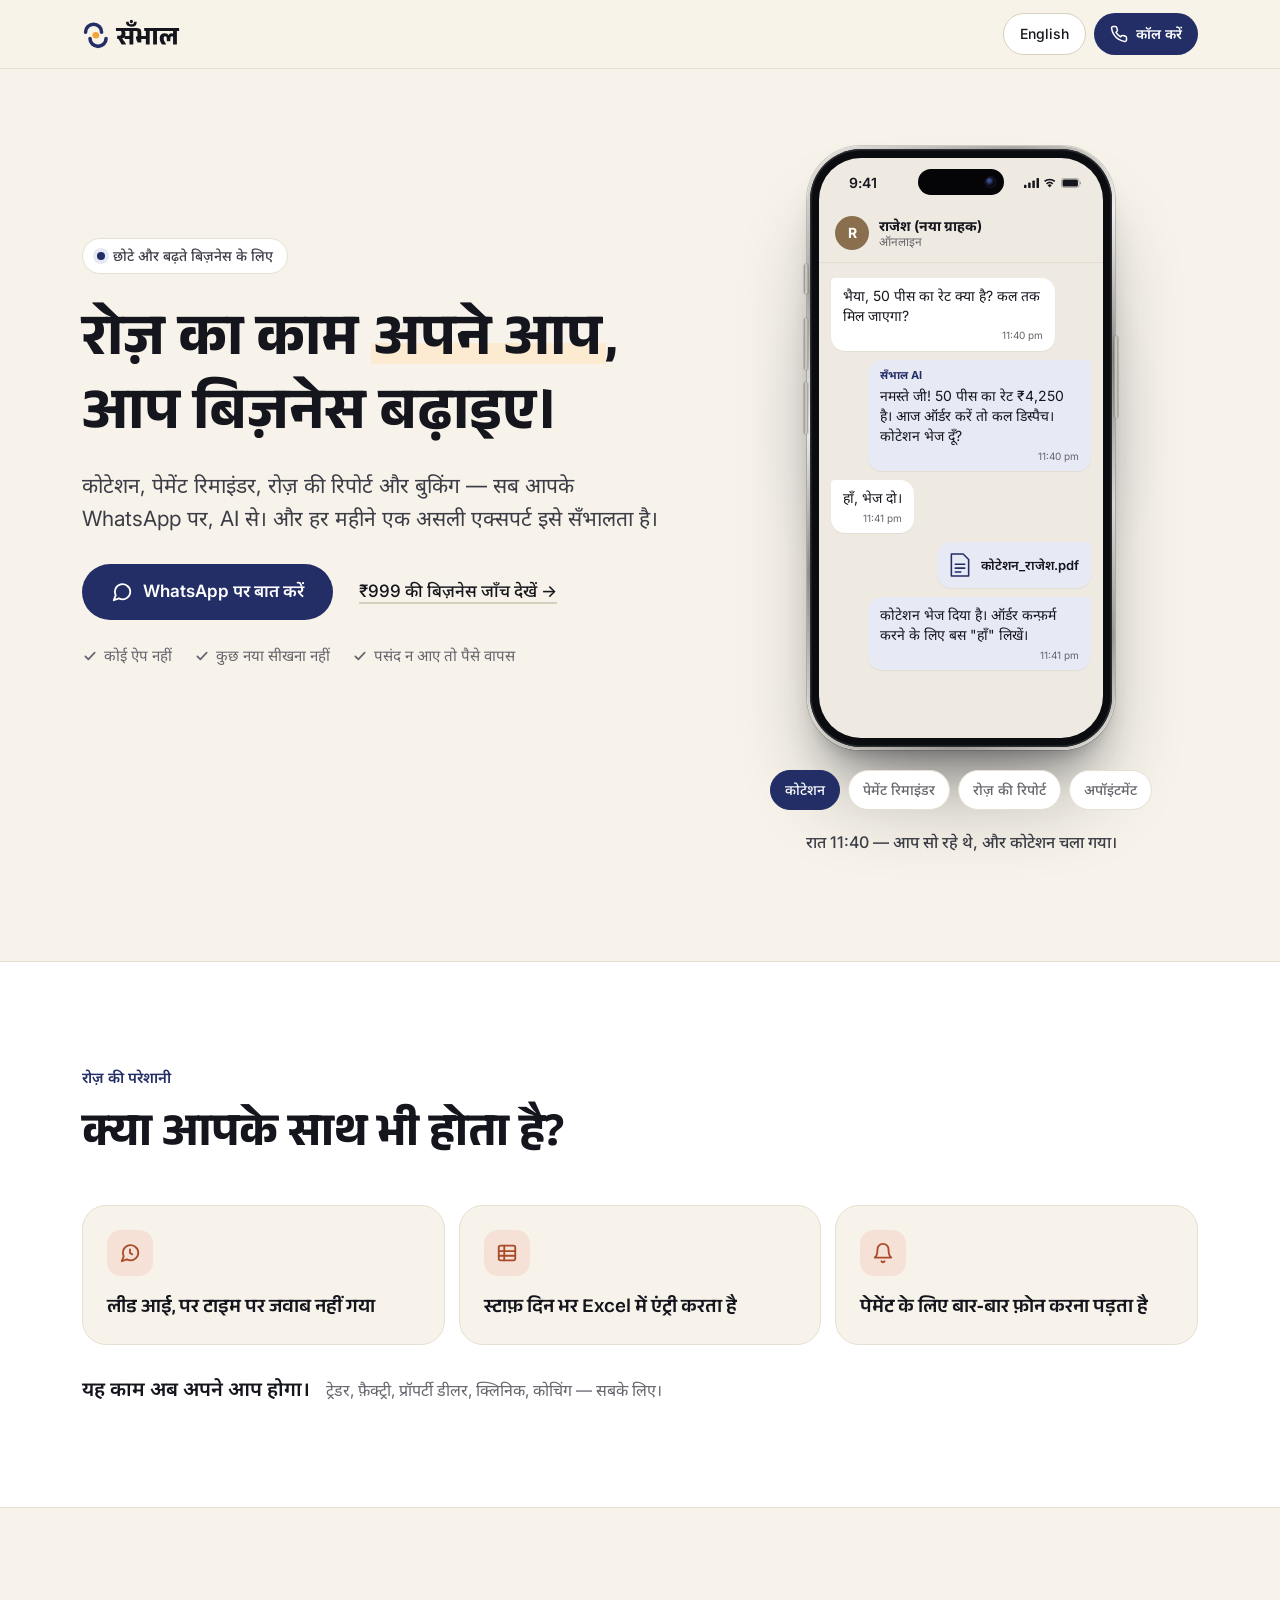
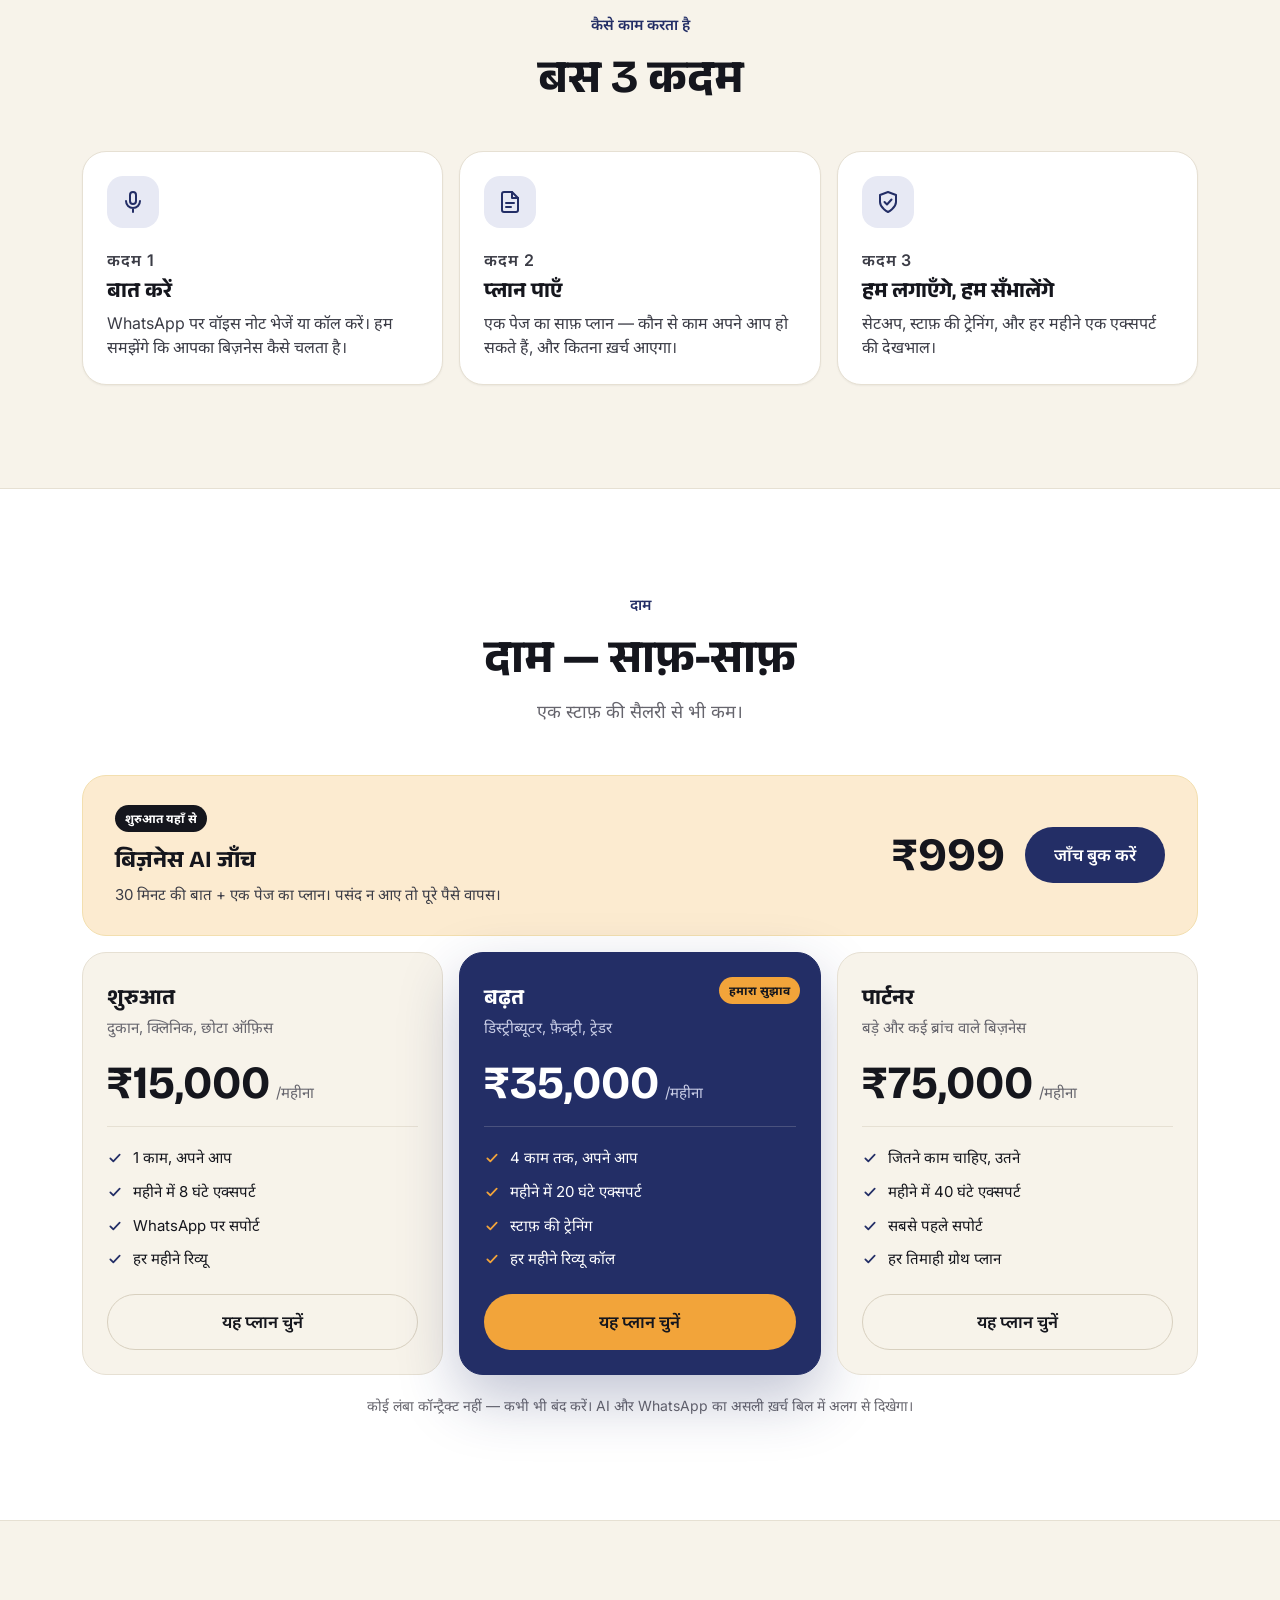
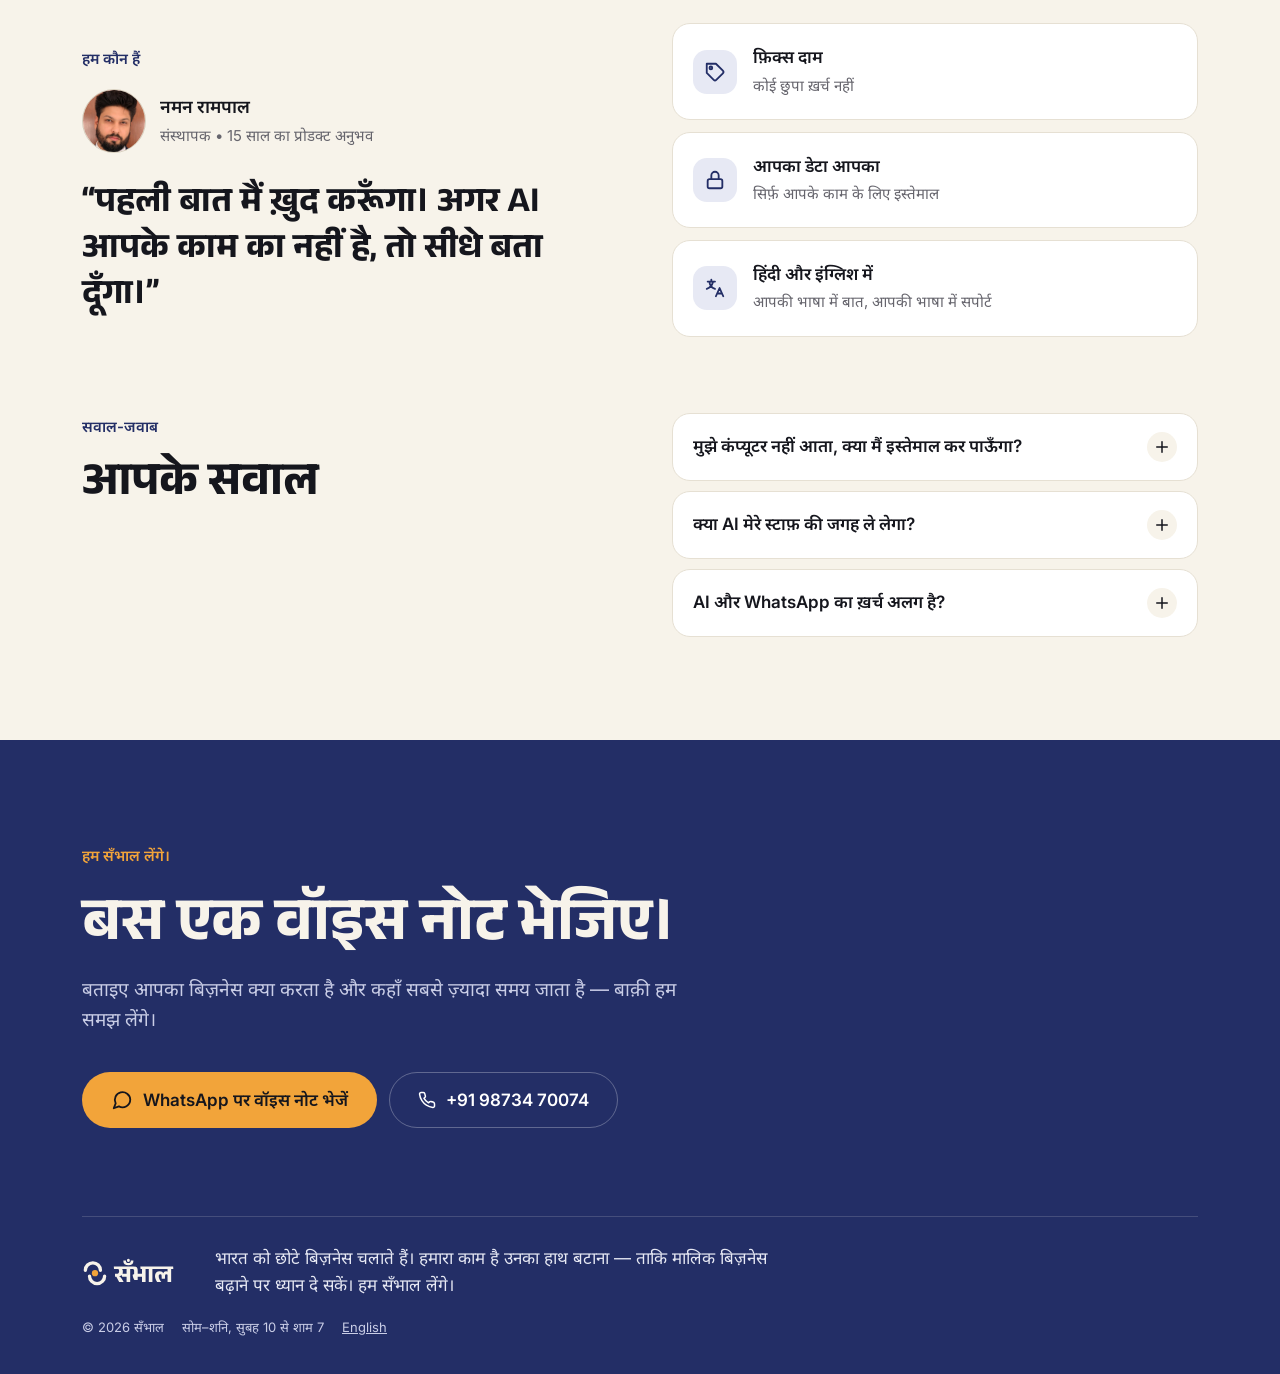
==== commit 65b14415: "Add founder photo and full name (Naman Rampal) to Who we are Co-Authored-By: Claude Opus 5.5 <norepl" ====
--- a/index.html
+++ b/index.html
@@ -227,9 +227,8 @@
       <div>
         <span class="eyebrow">हम कौन हैं</span>
         <div class="founder">
-          <!-- TODO: replace with your photo at /assets/founder.jpg -->
-          <img class="founder-photo" src="/assets/founder.svg?v=e3d4dcf39f" alt="नमन" width="64" height="64">
-          <div><strong>नमन</strong><span>संस्थापक • 15 साल का प्रोडक्ट अनुभव</span></div>
+          <img class="founder-photo" src="/assets/founder.jpg?v=c33f4fb950" alt="नमन रामपाल" width="64" height="64">
+          <div><strong>नमन रामपाल</strong><span>संस्थापक • 15 साल का प्रोडक्ट अनुभव</span></div>
         </div>
         <p class="quote">“पहली बात मैं ख़ुद करूँगा। अगर AI आपके काम का नहीं है, तो सीधे बता दूँगा।”</p>
       </div>
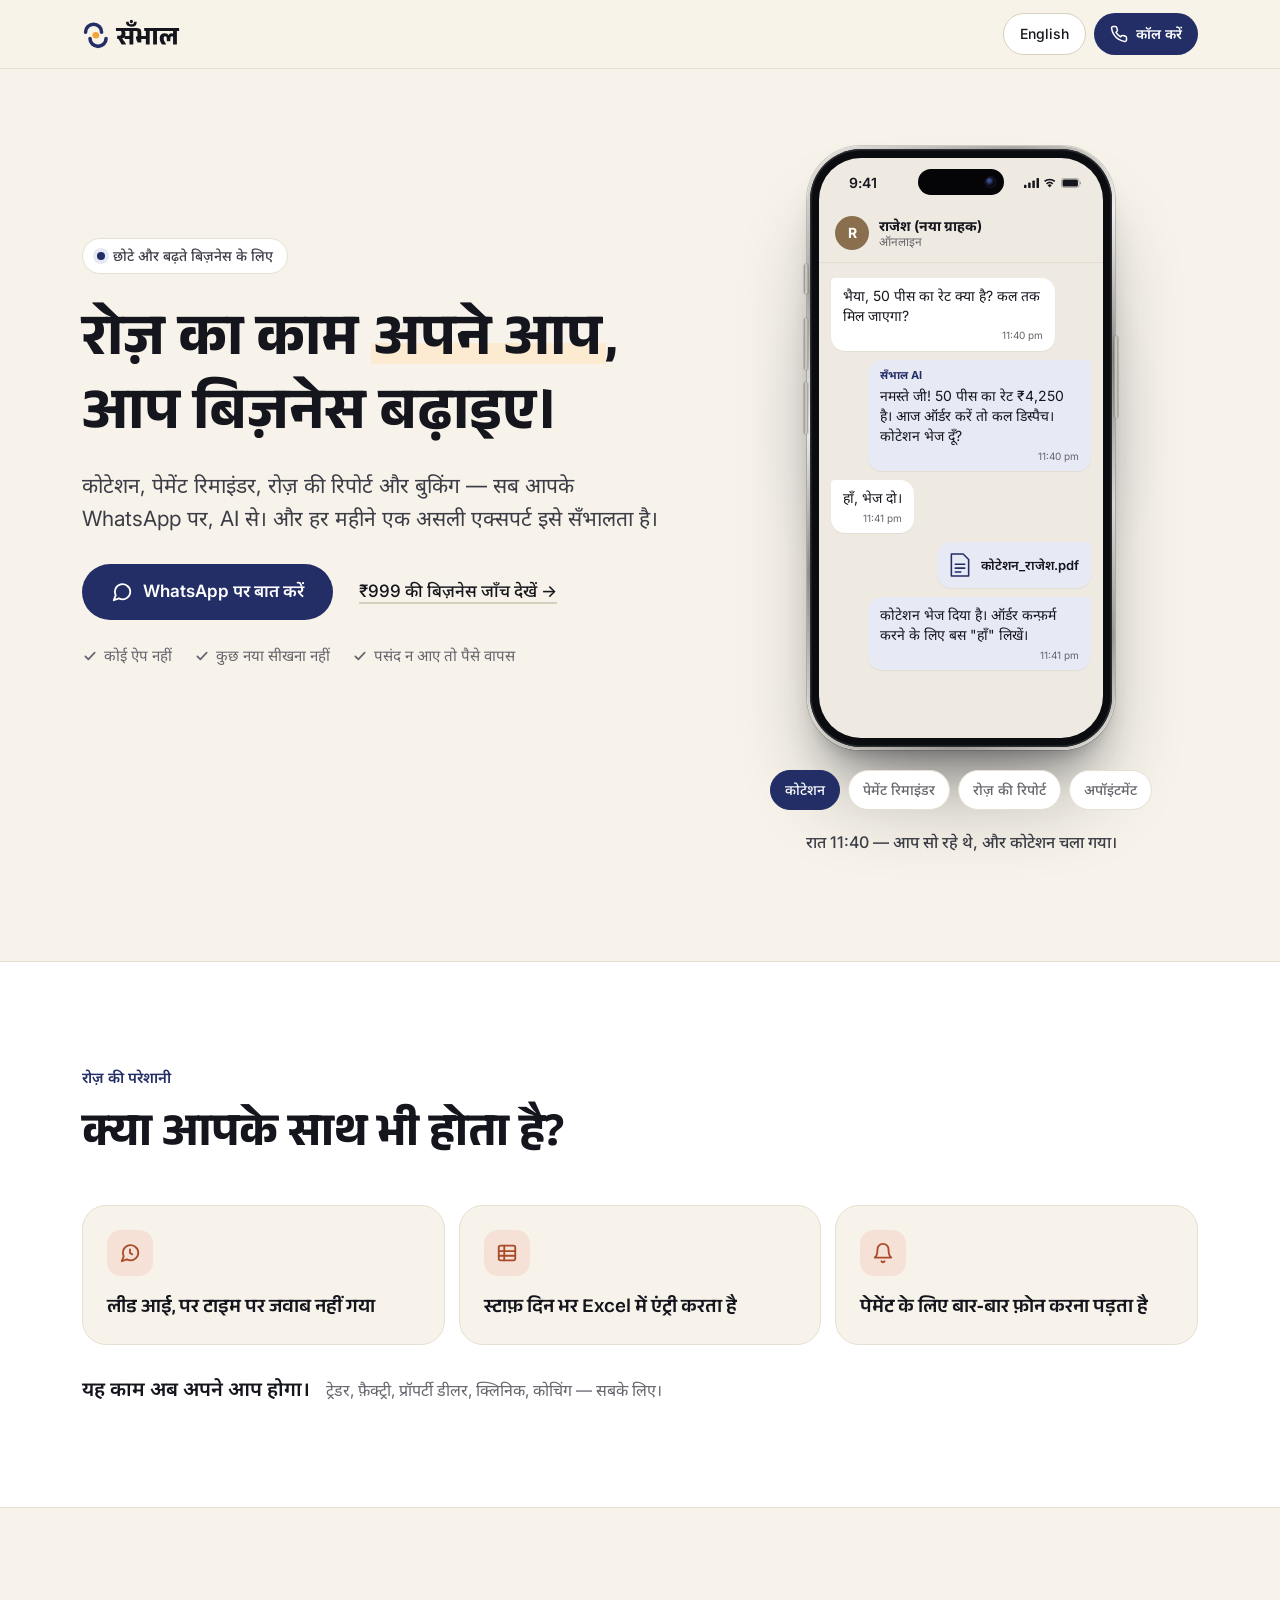
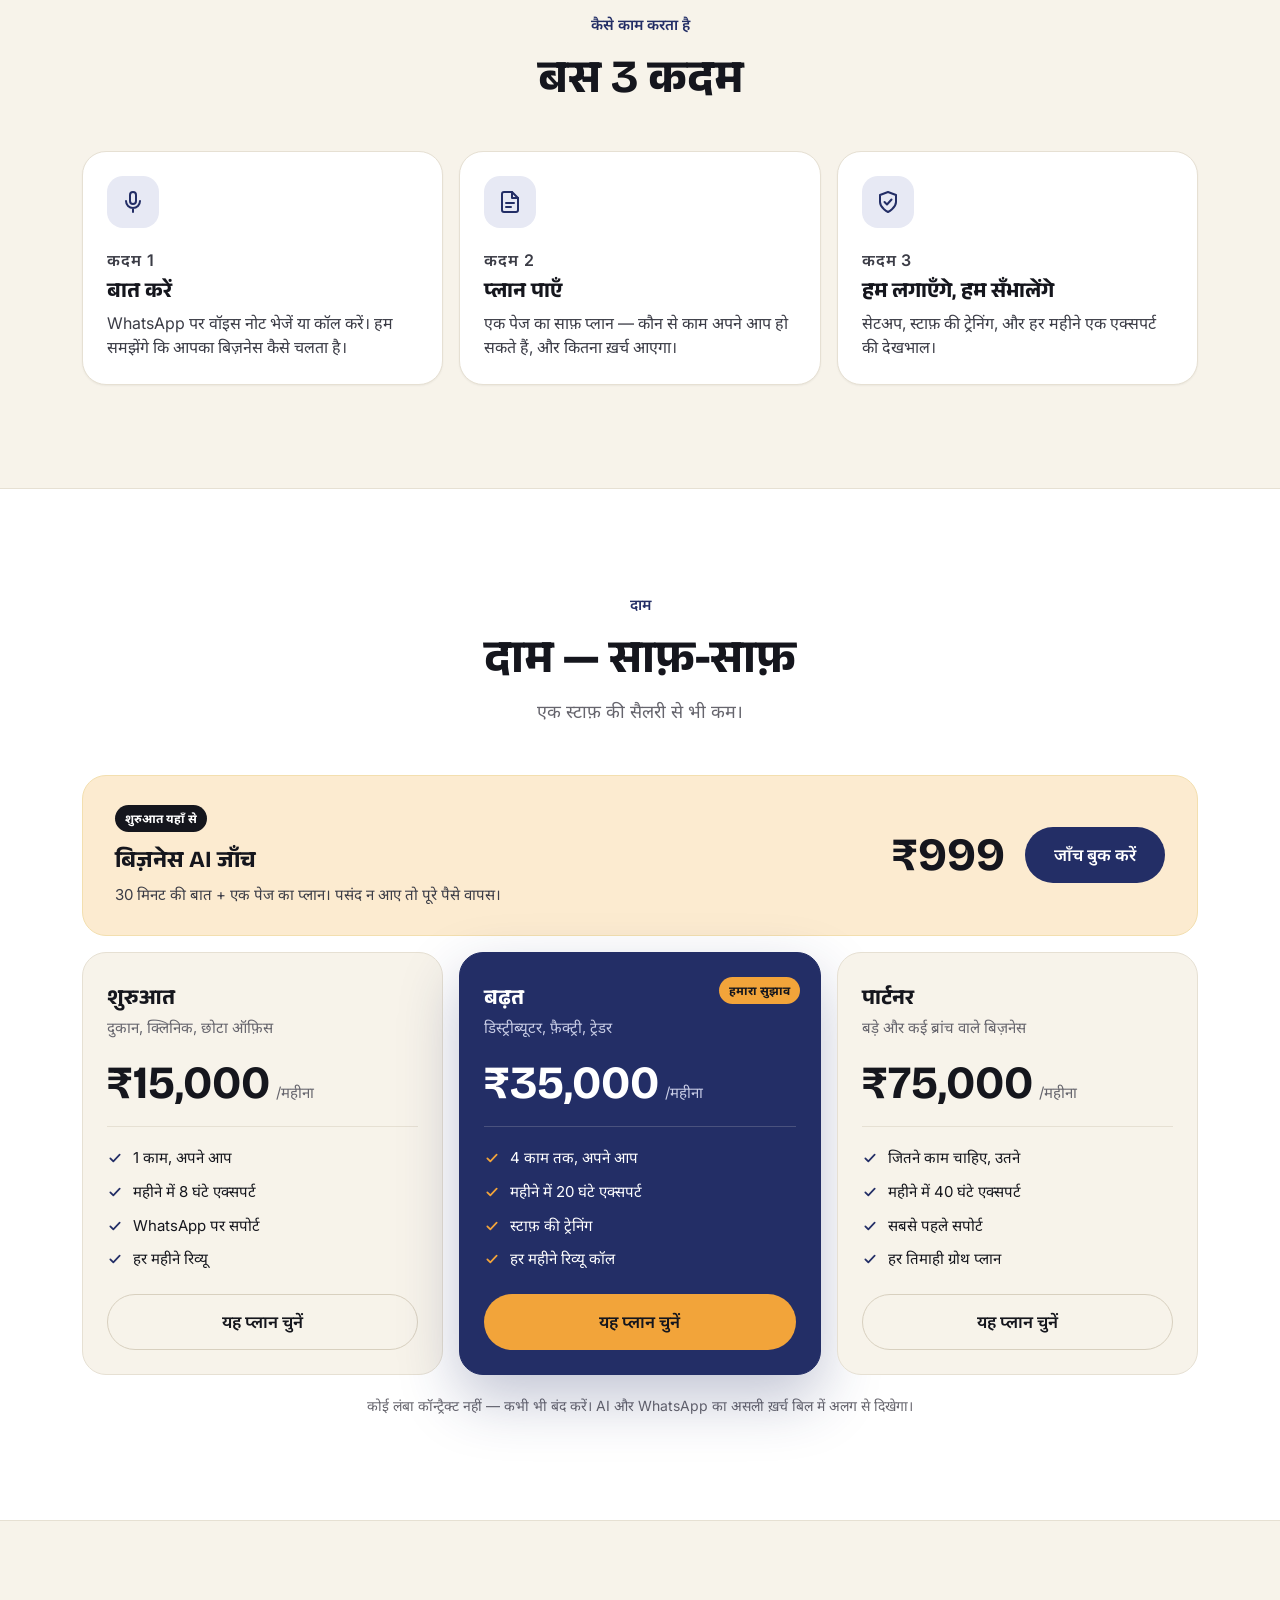
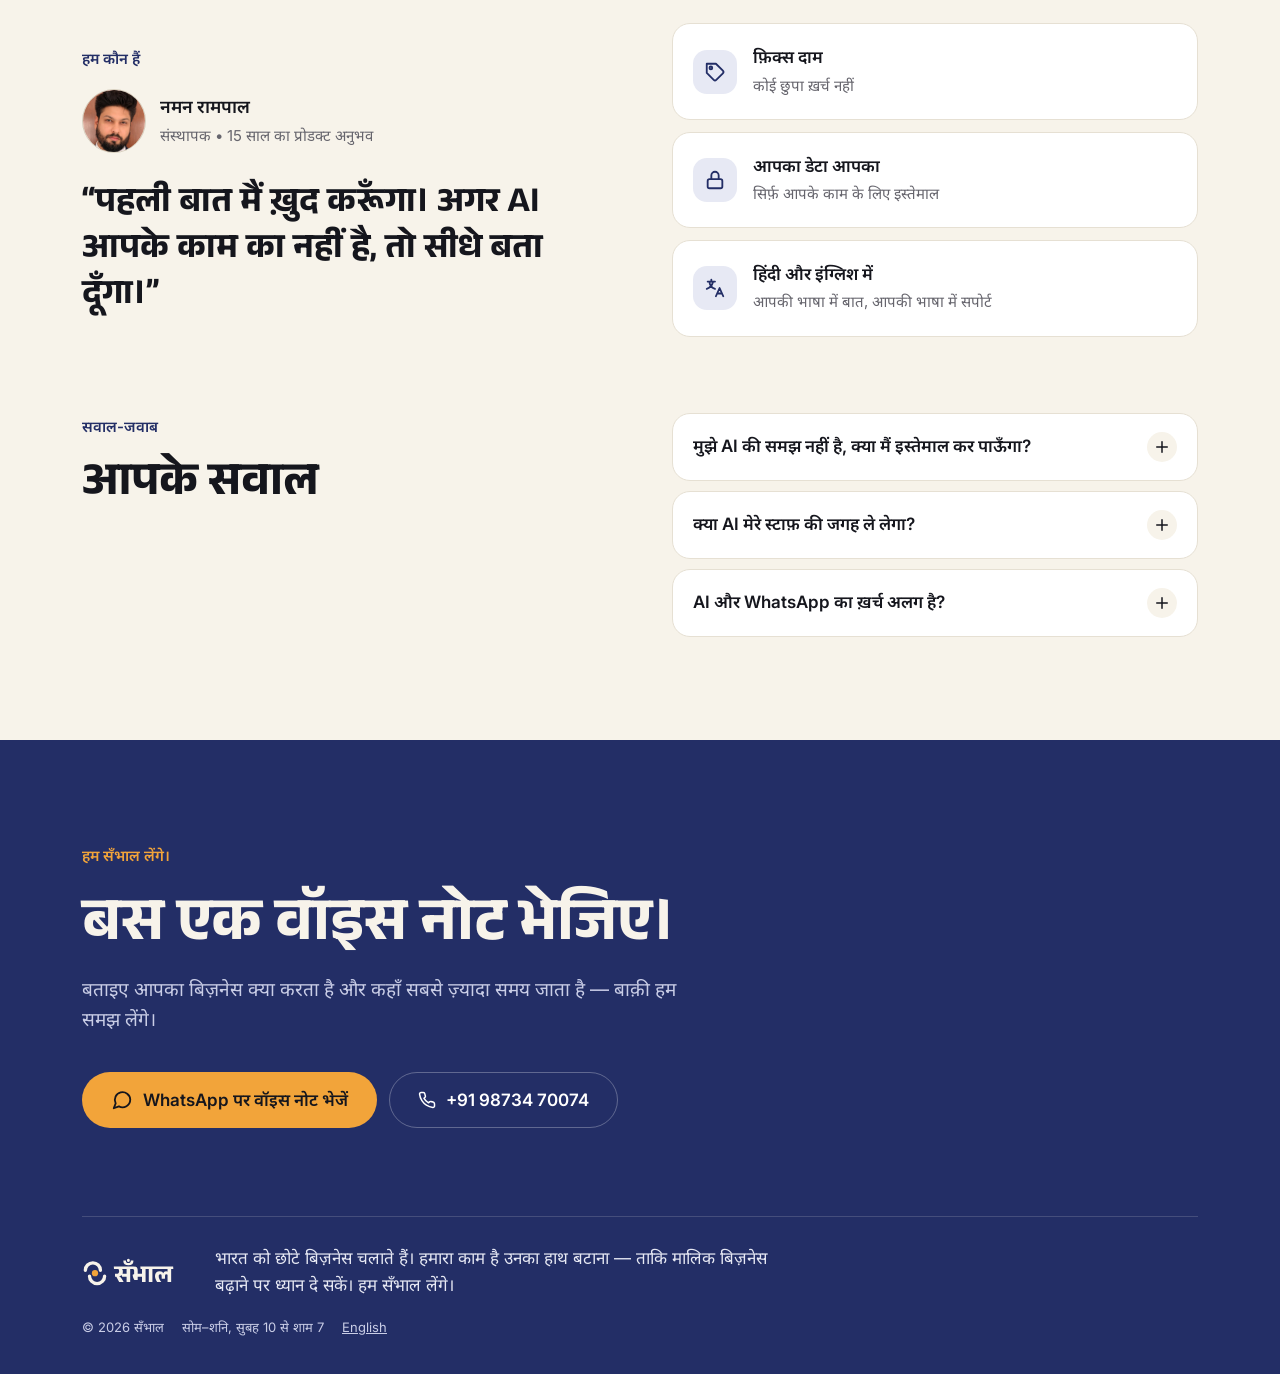
==== commit 87b721f4: "FAQ: 'I'm not good with AI' instead of computers (EN + HI) Co-Authored-By: Claude Opus 5.5 <noreply@" ====
--- a/index.html
+++ b/index.html
@@ -249,8 +249,8 @@
       </div>
       <div>
         <details>
-          <summary>मुझे कंप्यूटर नहीं आता, क्या मैं इस्तेमाल कर पाऊँगा?<svg width="18" height="18" viewBox="0 0 24 24" fill="none" stroke="currentColor" stroke-width="2" stroke-linecap="round" stroke-linejoin="round" aria-hidden="true"><path d="M12 5v14M5 12h14"/></svg></summary>
-          <p>हाँ। सब कुछ WhatsApp पर चलता है, जो आप पहले से चलाते हैं। कुछ नया सीखना नहीं है।</p>
+          <summary>मुझे AI की समझ नहीं है, क्या मैं इस्तेमाल कर पाऊँगा?<svg width="18" height="18" viewBox="0 0 24 24" fill="none" stroke="currentColor" stroke-width="2" stroke-linecap="round" stroke-linejoin="round" aria-hidden="true"><path d="M12 5v14M5 12h14"/></svg></summary>
+          <p>हाँ। AI समझने की ज़रूरत नहीं — सेटअप और देखभाल हम करते हैं। सब कुछ WhatsApp पर चलता है, जो आप पहले से चलाते हैं।</p>
         </details>
         <details>
           <summary>क्या AI मेरे स्टाफ़ की जगह ले लेगा?<svg width="18" height="18" viewBox="0 0 24 24" fill="none" stroke="currentColor" stroke-width="2" stroke-linecap="round" stroke-linejoin="round" aria-hidden="true"><path d="M12 5v14M5 12h14"/></svg></summary>
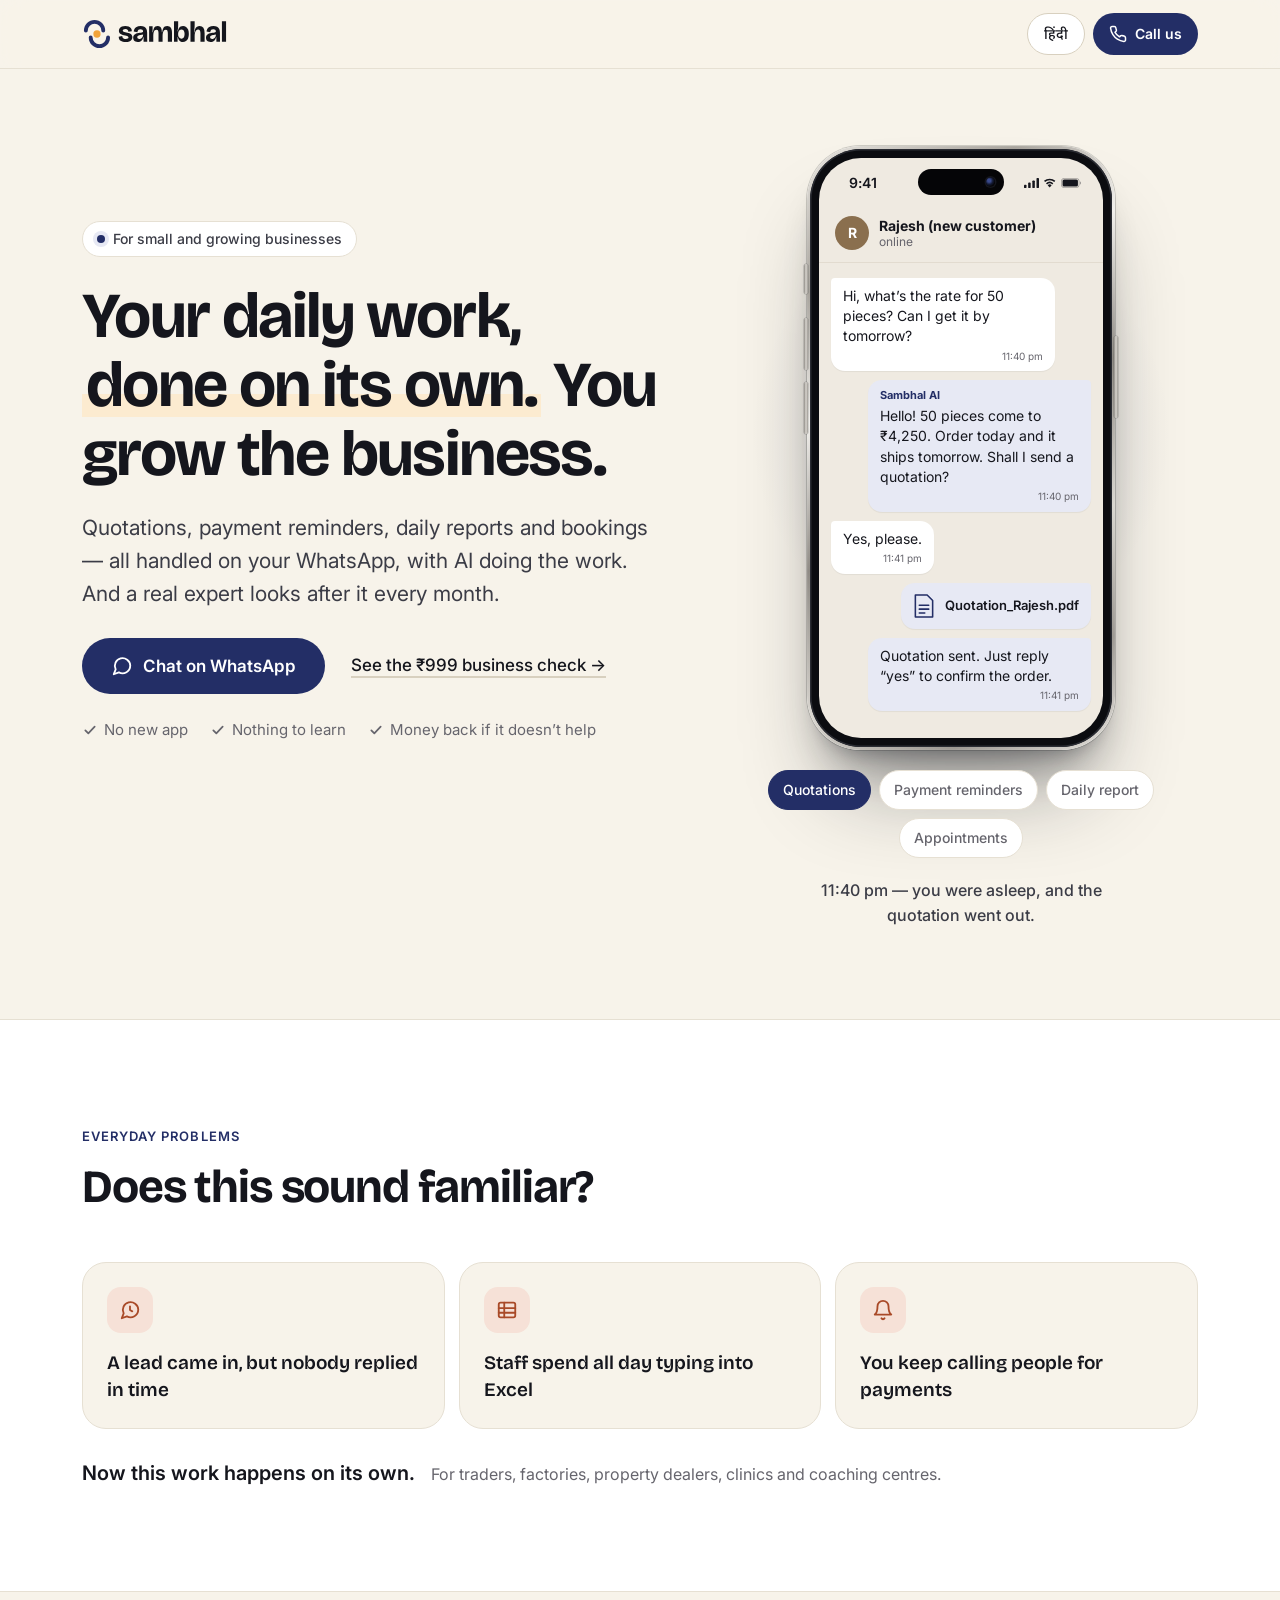
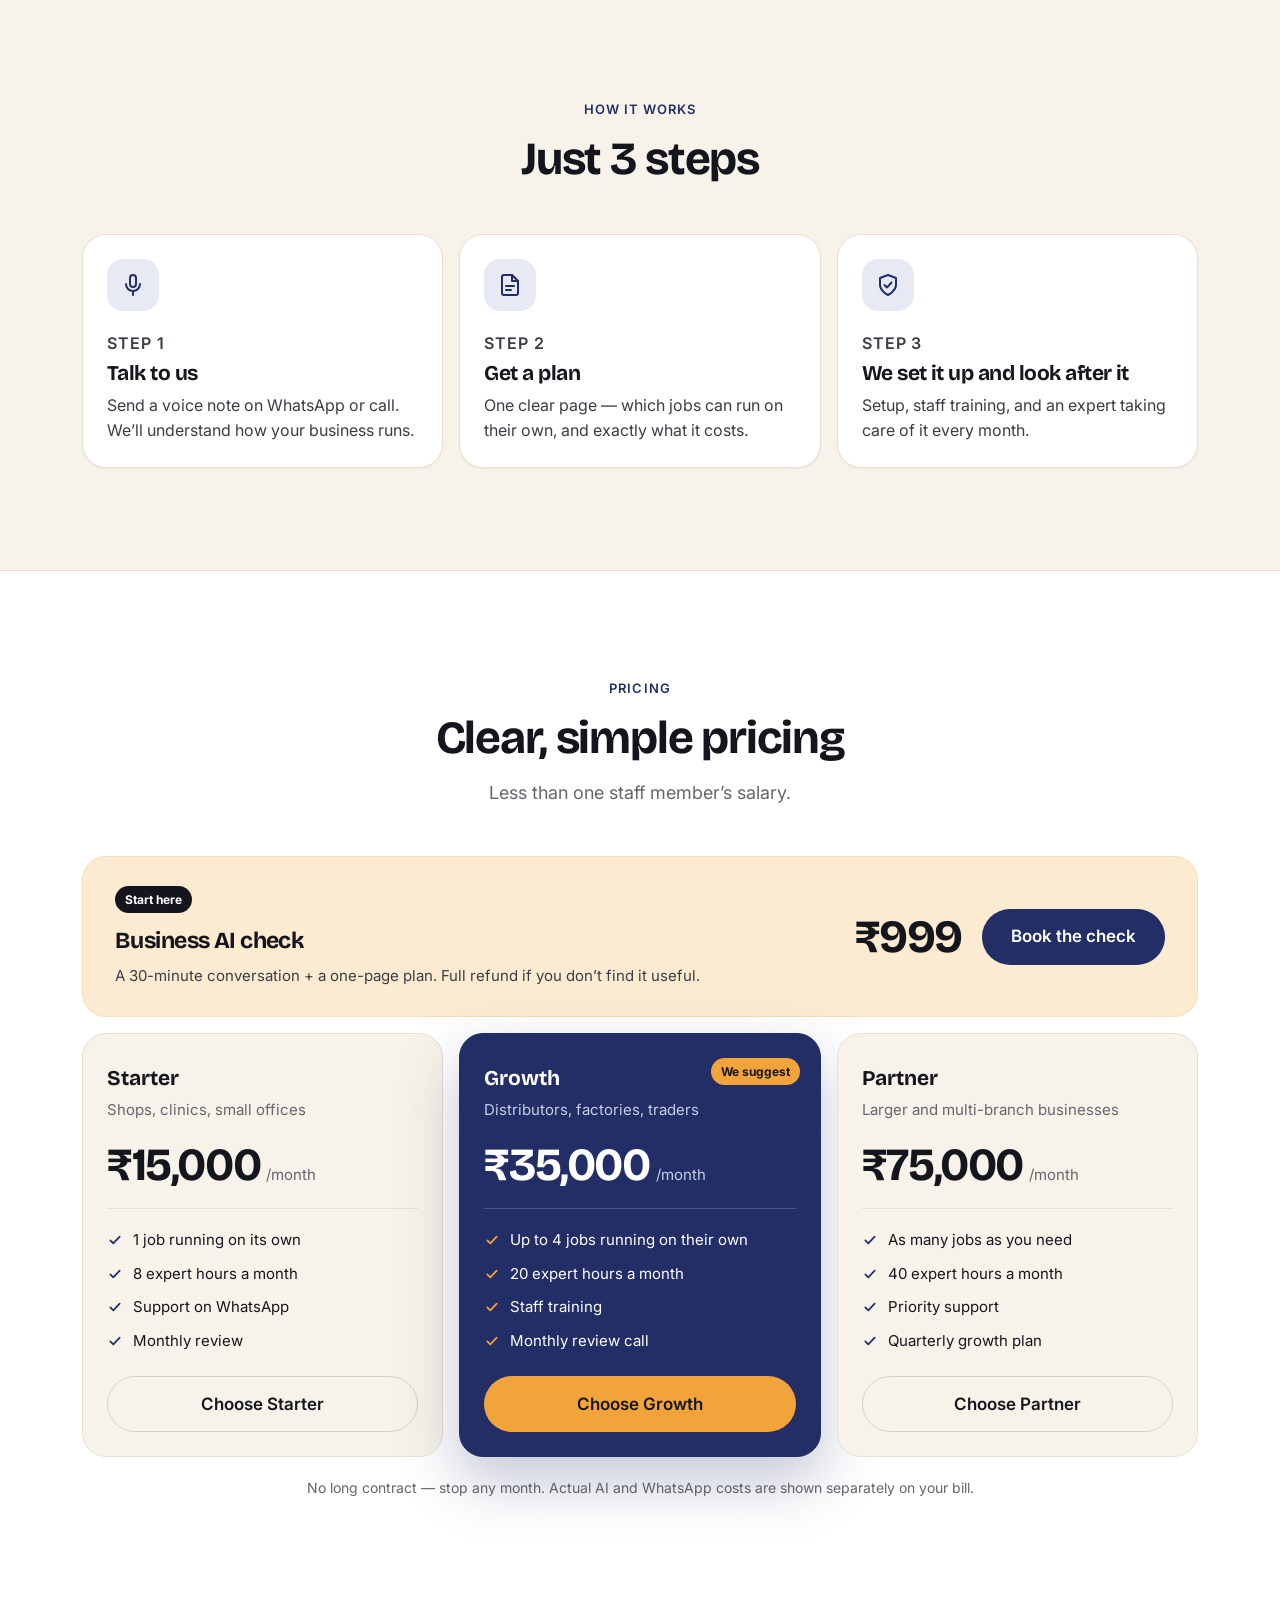
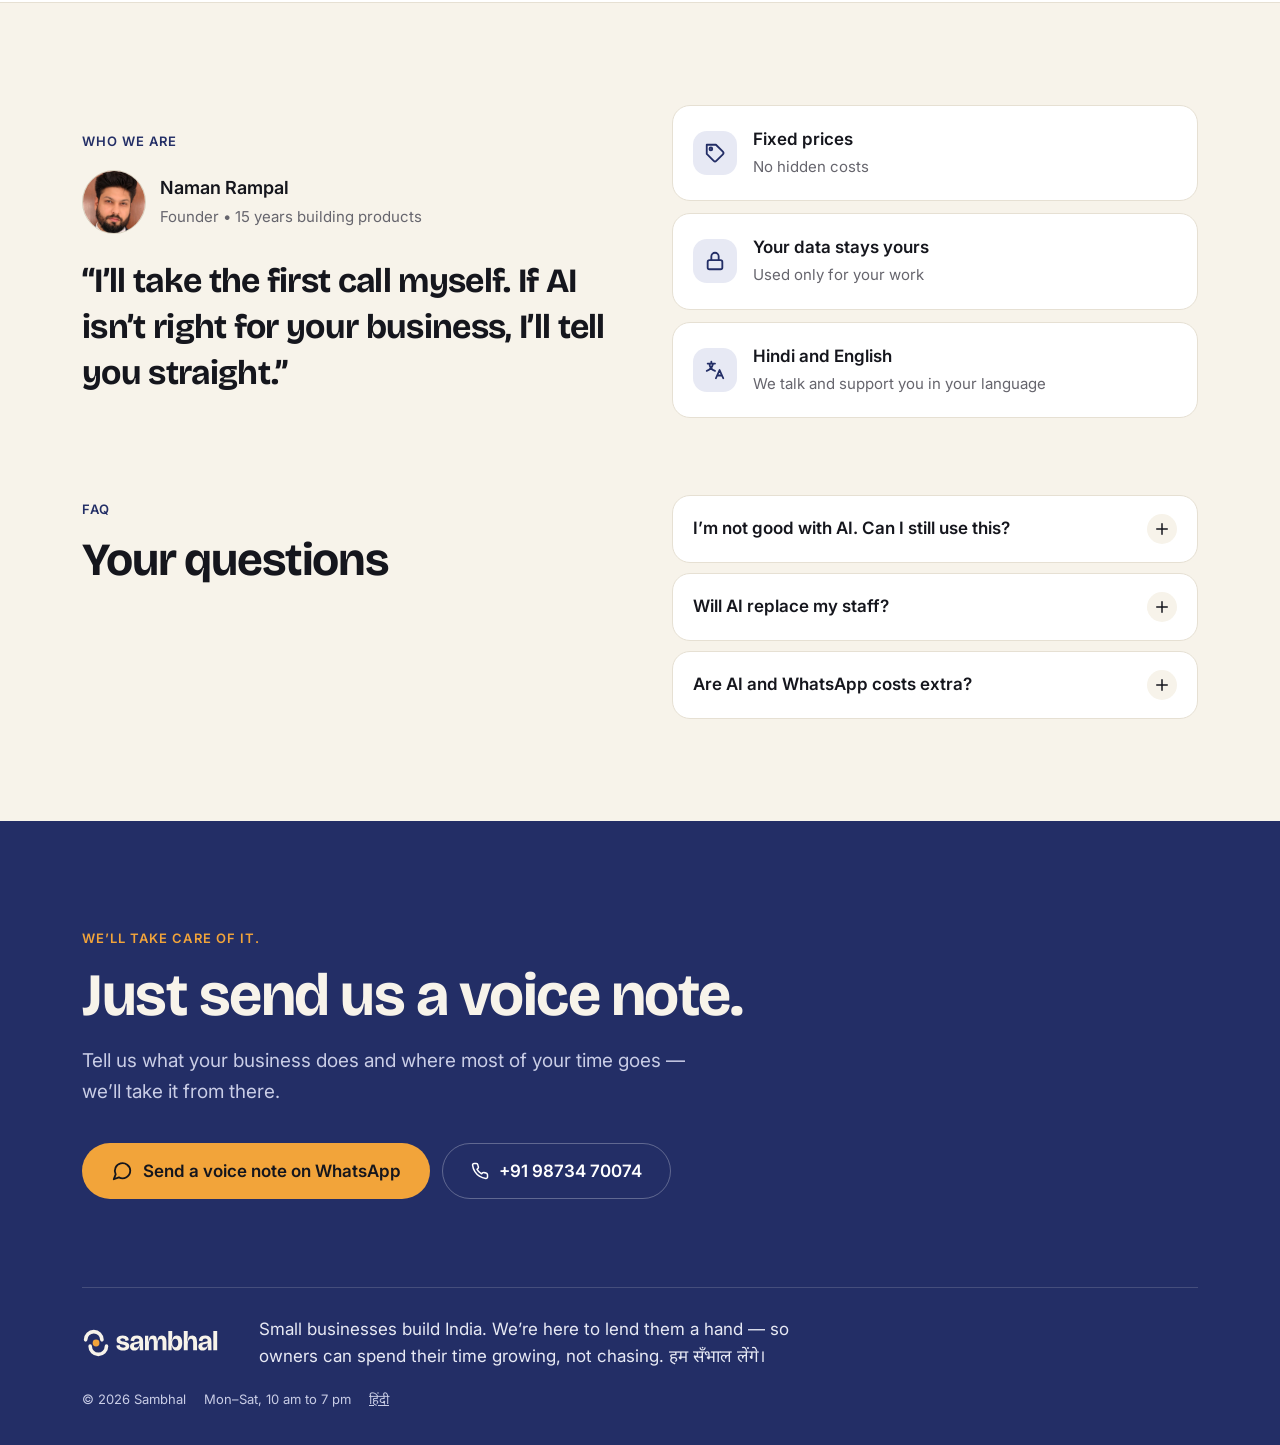
==== commit 1b69db7a: "English by default + SEO foundations for sambhalhub.in - English page now at /, Hindi at /hi; /en pe" ====
--- a/index.html
+++ b/index.html
@@ -1,18 +1,183 @@
 <!doctype html>
-<html lang="hi">
+<html lang="en">
 <head>
   <meta charset="utf-8">
   <meta name="viewport" content="width=device-width, initial-scale=1">
-  <title>सँभाल — आपके बिज़नेस के लिए AI, सँभालने वाले एक्सपर्ट के साथ</title>
-  <meta name="description" content="हम आपके WhatsApp और Excel पर AI सेट करते हैं — ताकि कोटेशन, पेमेंट रिमाइंडर, रिपोर्ट और बुकिंग अपने आप हो जाएँ। ₹999 की बिज़नेस जाँच से शुरुआत करें।">
+  <title>Sambhal — WhatsApp & AI Automation for Small Businesses in India</title>
+  <meta name="description" content="Quotations, payment reminders, daily reports and bookings — handled on your WhatsApp with AI, looked after by a real expert. Start with a ₹999 business check.">
+  <meta name="robots" content="index, follow, max-image-preview:large">
   <meta name="theme-color" content="#232E66">
+  <link rel="canonical" href="https://www.sambhalhub.in/">
+  <link rel="alternate" hreflang="en-IN" href="https://www.sambhalhub.in/">
+  <link rel="alternate" hreflang="hi-IN" href="https://www.sambhalhub.in/hi">
+  <link rel="alternate" hreflang="x-default" href="https://www.sambhalhub.in/">
+
   <link rel="icon" href="/assets/favicon.svg?v=2b1d9da0e8" type="image/svg+xml">
-  <link rel="alternate" hreflang="hi" href="/">
-  <link rel="alternate" hreflang="en" href="/en">
-
-  <meta property="og:title" content="सँभाल — आपका बिज़नेस, AI के साथ, बिना झंझट">
-  <meta property="og:description" content="कोटेशन, पेमेंट, रिपोर्ट और बुकिंग — अपने आप। एक असली एक्सपर्ट हर महीने सँभालता है।">
+  <link rel="icon" href="/assets/favicon-32.png?v=c7bb9427f9" type="image/png" sizes="32x32">
+  <link rel="apple-touch-icon" href="/assets/apple-touch-icon.png?v=a2f78f563b">
+
   <meta property="og:type" content="website">
+  <meta property="og:site_name" content="Sambhal">
+  <meta property="og:url" content="https://www.sambhalhub.in/">
+  <meta property="og:title" content="Sambhal — your daily business work, done on its own">
+  <meta property="og:description" content="WhatsApp and AI automation for Indian small businesses: quotations, payment reminders, reports and bookings. A real expert looks after it every month.">
+  <meta property="og:image" content="https://www.sambhalhub.in/assets/og-image.png">
+  <meta property="og:image:width" content="1200">
+  <meta property="og:image:height" content="630">
+  <meta property="og:locale" content="en_IN">
+  <meta property="og:locale:alternate" content="hi_IN">
+  <meta name="twitter:card" content="summary_large_image">
+  <meta name="twitter:title" content="Sambhal — your daily business work, done on its own">
+  <meta name="twitter:description" content="WhatsApp and AI automation for Indian small businesses: quotations, payment reminders, reports and bookings. A real expert looks after it every month.">
+  <meta name="twitter:image" content="https://www.sambhalhub.in/assets/og-image.png">
+
+  <script type="application/ld+json">
+{
+ "@context": "https://schema.org",
+ "@graph": [
+  {
+   "@type": "Organization",
+   "@id": "https://www.sambhalhub.in/#org",
+   "name": "Sambhal",
+   "alternateName": [
+    "सँभाल",
+    "Sambhal Hub"
+   ],
+   "url": "https://www.sambhalhub.in/",
+   "logo": "https://www.sambhalhub.in/assets/sambhal-app-icon-512.png",
+   "image": "https://www.sambhalhub.in/assets/og-image.png",
+   "slogan": "हम सँभाल लेंगे — We'll take care of it.",
+   "description": "Sambhal sets up AI on WhatsApp, Excel and Tally for small businesses in India — quotations, payment reminders, daily reports and bookings run on their own, and a real expert looks after it every month.",
+   "founder": {
+    "@type": "Person",
+    "name": "Naman Rampal",
+    "jobTitle": "Founder"
+   },
+   "areaServed": {
+    "@type": "Country",
+    "name": "India"
+   },
+   "contactPoint": {
+    "@type": "ContactPoint",
+    "telephone": "+91-9873470074",
+    "contactType": "customer service",
+    "areaServed": "IN",
+    "availableLanguage": [
+     "English",
+     "Hindi"
+    ]
+   }
+  },
+  {
+   "@type": "WebSite",
+   "@id": "https://www.sambhalhub.in/#website",
+   "url": "https://www.sambhalhub.in/",
+   "name": "Sambhal",
+   "inLanguage": [
+    "en-IN",
+    "hi-IN"
+   ],
+   "publisher": {
+    "@id": "https://www.sambhalhub.in/#org"
+   }
+  },
+  {
+   "@type": "WebPage",
+   "@id": "https://www.sambhalhub.in/#webpage",
+   "url": "https://www.sambhalhub.in/",
+   "name": "Sambhal — WhatsApp & AI Automation for Small Businesses in India",
+   "description": "Quotations, payment reminders, daily reports and bookings — handled on your WhatsApp with AI, looked after by a real expert. Start with a ₹999 business check.",
+   "inLanguage": "en-IN",
+   "isPartOf": {
+    "@id": "https://www.sambhalhub.in/#website"
+   },
+   "about": {
+    "@id": "https://www.sambhalhub.in/#service"
+   }
+  },
+  {
+   "@type": "Service",
+   "@id": "https://www.sambhalhub.in/#service",
+   "name": "WhatsApp and AI automation for small businesses",
+   "serviceType": "Business process automation on WhatsApp",
+   "provider": {
+    "@id": "https://www.sambhalhub.in/#org"
+   },
+   "areaServed": {
+    "@type": "Country",
+    "name": "India"
+   },
+   "availableChannel": {
+    "@type": "ServiceChannel",
+    "servicePhone": {
+     "@type": "ContactPoint",
+     "telephone": "+91-9873470074"
+    }
+   },
+   "offers": [
+    {
+     "@type": "Offer",
+     "name": "Business AI check",
+     "description": "A 30-minute conversation and a one-page plan. Full refund if not useful.",
+     "price": "999",
+     "priceCurrency": "INR"
+    },
+    {
+     "@type": "Offer",
+     "name": "Starter plan",
+     "description": "1 job running on its own, 8 expert hours a month.",
+     "price": "15000",
+     "priceCurrency": "INR"
+    },
+    {
+     "@type": "Offer",
+     "name": "Growth plan",
+     "description": "Up to 4 jobs running on their own, 20 expert hours a month, staff training.",
+     "price": "35000",
+     "priceCurrency": "INR"
+    },
+    {
+     "@type": "Offer",
+     "name": "Partner plan",
+     "description": "As many jobs as you need, 40 expert hours a month, priority support.",
+     "price": "75000",
+     "priceCurrency": "INR"
+    }
+   ]
+  },
+  {
+   "@type": "FAQPage",
+   "@id": "https://www.sambhalhub.in/#faq",
+   "mainEntity": [
+    {
+     "@type": "Question",
+     "name": "I’m not good with AI. Can I still use this?",
+     "acceptedAnswer": {
+      "@type": "Answer",
+      "text": "Yes. You don’t need to understand AI — we set it up and look after it. Everything runs on WhatsApp, which you already use."
+     }
+    },
+    {
+     "@type": "Question",
+     "name": "Will AI replace my staff?",
+     "acceptedAnswer": {
+      "@type": "Answer",
+      "text": "No. It takes away the boring work, so your staff can focus on customers and sales."
+     }
+    },
+    {
+     "@type": "Question",
+     "name": "Are AI and WhatsApp costs extra?",
+     "acceptedAnswer": {
+      "@type": "Answer",
+      "text": "Yes — the actual cost is shown separately on your bill, with no margin added."
+     }
+    }
+   ]
+  }
+ ]
+}
+  </script>
 
   <link rel="preconnect" href="https://fonts.googleapis.com">
   <link rel="preconnect" href="https://fonts.gstatic.com" crossorigin>
@@ -23,11 +188,11 @@
 
 <header class="site-header">
   <div class="wrap">
-    <a class="brand" href="/" aria-label="सँभाल — होम"><img src="/assets/sambhal-logo-hi.svg?v=f1d64aa101" alt="सँभाल" width="120" height="32"></a>
+    <a class="brand" href="/" aria-label="Sambhal — home"><img src="/assets/sambhal-logo-en.svg?v=f897b9c3e0" alt="Sambhal" width="120" height="32"></a>
     <div class="header-actions">
-      <a class="lang" href="/en" hreflang="en" lang="en">English</a>
-      <a class="header-cta" href="tel:+919873470074" data-cta="call-header" aria-label="कॉल करें: +91 98734 70074">
-        <svg width="18" height="18" viewBox="0 0 24 24" fill="none" stroke="currentColor" stroke-width="2" stroke-linecap="round" stroke-linejoin="round" aria-hidden="true"><path d="M22 16.9v3a2 2 0 0 1-2.2 2 19.8 19.8 0 0 1-8.6-3.1 19.5 19.5 0 0 1-6-6A19.8 19.8 0 0 1 2.1 4.2 2 2 0 0 1 4.1 2h3a2 2 0 0 1 2 1.7c.1.9.4 1.8.7 2.7a2 2 0 0 1-.5 2.1L8 9.8a16 16 0 0 0 6 6l1.3-1.3a2 2 0 0 1 2.1-.4c.9.3 1.8.6 2.7.7a2 2 0 0 1 1.7 2z"/></svg><span class="label">कॉल करें</span>
+      <a class="lang" href="/hi" hreflang="hi" lang="hi">हिंदी</a>
+      <a class="header-cta" href="tel:+919873470074" data-cta="call-header" aria-label="Call us: +91 98734 70074">
+        <svg width="18" height="18" viewBox="0 0 24 24" fill="none" stroke="currentColor" stroke-width="2" stroke-linecap="round" stroke-linejoin="round" aria-hidden="true"><path d="M22 16.9v3a2 2 0 0 1-2.2 2 19.8 19.8 0 0 1-8.6-3.1 19.5 19.5 0 0 1-6-6A19.8 19.8 0 0 1 2.1 4.2 2 2 0 0 1 4.1 2h3a2 2 0 0 1 2 1.7c.1.9.4 1.8.7 2.7a2 2 0 0 1-.5 2.1L8 9.8a16 16 0 0 0 6 6l1.3-1.3a2 2 0 0 1 2.1-.4c.9.3 1.8.6 2.7.7a2 2 0 0 1 1.7 2z"/></svg><span class="label">Call us</span>
       </a>
     </div>
   </div>
@@ -39,20 +204,20 @@
   <section class="hero">
     <div class="wrap hero-grid">
       <div class="hero-copy">
-        <p class="pill">छोटे और बढ़ते बिज़नेस के लिए</p>
-        <h1>रोज़ का काम <span class="hl">अपने आप</span>, आप बिज़नेस बढ़ाइए।</h1>
-        <p class="lead">कोटेशन, पेमेंट रिमाइंडर, रोज़ की रिपोर्ट और बुकिंग — सब आपके WhatsApp पर, AI से। और हर महीने एक असली एक्सपर्ट इसे सँभालता है।</p>
+        <p class="pill">For small and growing businesses</p>
+        <h1>Your daily work, <span class="hl">done on its own.</span> You grow the business.</h1>
+        <p class="lead">Quotations, payment reminders, daily reports and bookings — all handled on your WhatsApp, with AI doing the work. And a real expert looks after it every month.</p>
         <div class="hero-actions">
-          <a class="btn btn-primary" data-cta="whatsapp-hero" href="https://wa.me/919873470074?text=%E0%A4%A8%E0%A4%AE%E0%A4%B8%E0%A5%8D%E0%A4%A4%E0%A5%87%2C%20%E0%A4%AE%E0%A5%81%E0%A4%9D%E0%A5%87%20%E0%A4%85%E0%A4%AA%E0%A4%A8%E0%A5%87%20%E0%A4%AC%E0%A4%BF%E0%A4%9C%E0%A4%BC%E0%A4%A8%E0%A5%87%E0%A4%B8%20%E0%A4%95%E0%A5%87%20%E0%A4%B2%E0%A4%BF%E0%A4%8F%20%E0%A4%B8%E0%A4%81%E0%A4%AD%E0%A4%BE%E0%A4%B2%20%E0%A4%95%E0%A5%87%20%E0%A4%AC%E0%A4%BE%E0%A4%B0%E0%A5%87%20%E0%A4%AE%E0%A5%87%E0%A4%82%20%E0%A4%9C%E0%A4%BE%E0%A4%A8%E0%A4%A8%E0%A4%BE%20%E0%A4%B9%E0%A5%88%E0%A5%A4">
+          <a class="btn btn-primary" data-cta="whatsapp-hero" href="https://wa.me/919873470074?text=Hi%2C%20I%20want%20to%20know%20how%20Sambhal%20can%20help%20my%20business.">
             <svg width="22" height="22" viewBox="0 0 24 24" fill="none" stroke="currentColor" stroke-width="2" stroke-linecap="round" stroke-linejoin="round" aria-hidden="true"><path d="M21 11.5a8.4 8.4 0 0 1-12.4 7.4L3 21l2.1-5.4A8.4 8.4 0 1 1 21 11.5z"/></svg>
-            WhatsApp पर बात करें
+            Chat on WhatsApp
           </a>
-          <a class="link-arrow" href="#daam">₹999 की बिज़नेस जाँच देखें →</a>
+          <a class="link-arrow" href="#pricing">See the ₹999 business check →</a>
         </div>
         <ul class="ticks">
-          <li><svg width="16" height="16" viewBox="0 0 24 24" fill="none" stroke="currentColor" stroke-width="2.6" stroke-linecap="round" stroke-linejoin="round" aria-hidden="true"><path d="M5 12.5l4.5 4.5L19 7"/></svg>कोई ऐप नहीं</li>
-          <li><svg width="16" height="16" viewBox="0 0 24 24" fill="none" stroke="currentColor" stroke-width="2.6" stroke-linecap="round" stroke-linejoin="round" aria-hidden="true"><path d="M5 12.5l4.5 4.5L19 7"/></svg>कुछ नया सीखना नहीं</li>
-          <li><svg width="16" height="16" viewBox="0 0 24 24" fill="none" stroke="currentColor" stroke-width="2.6" stroke-linecap="round" stroke-linejoin="round" aria-hidden="true"><path d="M5 12.5l4.5 4.5L19 7"/></svg>पसंद न आए तो पैसे वापस</li>
+          <li><svg width="16" height="16" viewBox="0 0 24 24" fill="none" stroke="currentColor" stroke-width="2.6" stroke-linecap="round" stroke-linejoin="round" aria-hidden="true"><path d="M5 12.5l4.5 4.5L19 7"/></svg>No new app</li>
+          <li><svg width="16" height="16" viewBox="0 0 24 24" fill="none" stroke="currentColor" stroke-width="2.6" stroke-linecap="round" stroke-linejoin="round" aria-hidden="true"><path d="M5 12.5l4.5 4.5L19 7"/></svg>Nothing to learn</li>
+          <li><svg width="16" height="16" viewBox="0 0 24 24" fill="none" stroke="currentColor" stroke-width="2.6" stroke-linecap="round" stroke-linejoin="round" aria-hidden="true"><path d="M5 12.5l4.5 4.5L19 7"/></svg>Money back if it doesn’t help</li>
         </ul>
       </div>
 
@@ -63,56 +228,56 @@
           <div class="screen" aria-live="polite">
             <div class="statusbar" aria-hidden="true"><span>9:41</span><span class="island"></span><span class="sb-icons"><svg width="18" height="12" viewBox="0 0 18 12"><rect x="0" y="8" width="3" height="4" rx="1" fill="#15161D"/><rect x="5" y="5.5" width="3" height="6.5" rx="1" fill="#15161D"/><rect x="10" y="3" width="3" height="9" rx="1" fill="#15161D"/><rect x="15" y="0" width="3" height="12" rx="1" fill="#15161D"/></svg><svg width="16" height="12" viewBox="0 0 16 12"><path d="M8 11.5l2.4-2.9a3.6 3.6 0 0 0-4.8 0z" fill="#15161D"/><path d="M3.6 6.3a6.6 6.6 0 0 1 8.8 0l-1.3 1.5a4.6 4.6 0 0 0-6.2 0z" fill="#15161D"/><path d="M1.2 3.4a10.3 10.3 0 0 1 13.6 0l-1.3 1.5a8.3 8.3 0 0 0-11 0z" fill="#15161D"/></svg><svg width="27" height="13" viewBox="0 0 27 13"><rect x=".5" y=".5" width="23" height="12" rx="3.5" fill="none" stroke="#15161D" stroke-opacity=".4"/><rect x="2" y="2" width="20" height="9" rx="2" fill="#15161D"/><path d="M25 4.5v4c.8-.3 1.4-1.1 1.4-2s-.6-1.7-1.4-2z" fill="#15161D" fill-opacity=".45"/></svg></span></div>
 
-            <article class="slide is-active" id="uc-1" role="tabpanel" aria-labelledby="tab-1" data-caption="रात 11:40 — आप सो रहे थे, और कोटेशन चला गया।">
-              <div class="chat-head"><span class="avatar">R</span><span class="who"><strong>राजेश (नया ग्राहक)</strong><span>ऑनलाइन</span></span></div>
-              <div class="bubble in">भैया, 50 पीस का रेट क्या है? कल तक मिल जाएगा?<span class="time">11:40 pm</span></div>
-              <div class="bubble out"><small>सँभाल AI</small>नमस्ते जी! 50 पीस का रेट ₹4,250 है। आज ऑर्डर करें तो कल डिस्पैच। कोटेशन भेज दूँ?<span class="time">11:40 pm</span></div>
-              <div class="bubble in">हाँ, भेज दो।<span class="time">11:41 pm</span></div>
-              <div class="attach"><svg width="22" height="26" viewBox="0 0 28 32" fill="none" aria-hidden="true"><path d="M3 2h15l7 7v21H3z" stroke="#232E66" stroke-width="2" stroke-linejoin="round"/><path d="M8 15h12M8 20h12M8 25h7" stroke="#232E66" stroke-width="2" stroke-linecap="round"/></svg>कोटेशन_राजेश.pdf</div>
-              <div class="bubble out">कोटेशन भेज दिया है। ऑर्डर कन्फ़र्म करने के लिए बस "हाँ" लिखें।<span class="time">11:41 pm</span></div>
+            <article class="slide is-active" id="uc-1" role="tabpanel" aria-labelledby="tab-1" data-caption="11:40 pm — you were asleep, and the quotation went out.">
+              <div class="chat-head"><span class="avatar">R</span><span class="who"><strong>Rajesh (new customer)</strong><span>online</span></span></div>
+              <div class="bubble in">Hi, what’s the rate for 50 pieces? Can I get it by tomorrow?<span class="time">11:40 pm</span></div>
+              <div class="bubble out"><small>Sambhal AI</small>Hello! 50 pieces come to ₹4,250. Order today and it ships tomorrow. Shall I send a quotation?<span class="time">11:40 pm</span></div>
+              <div class="bubble in">Yes, please.<span class="time">11:41 pm</span></div>
+              <div class="attach"><svg width="22" height="26" viewBox="0 0 28 32" fill="none" aria-hidden="true"><path d="M3 2h15l7 7v21H3z" stroke="#232E66" stroke-width="2" stroke-linejoin="round"/><path d="M8 15h12M8 20h12M8 25h7" stroke="#232E66" stroke-width="2" stroke-linecap="round"/></svg>Quotation_Rajesh.pdf</div>
+              <div class="bubble out">Quotation sent. Just reply “yes” to confirm the order.<span class="time">11:41 pm</span></div>
             </article>
 
-            <article class="slide" id="uc-2" role="tabpanel" aria-labelledby="tab-2" data-caption="पेमेंट अपने आप माँगा, और रसीद भी भेज दी।">
-              <div class="chat-head"><span class="avatar" style="background:#5B6B8C">S</span><span class="who"><strong>शर्मा ट्रेडर्स</strong><span>ग्राहक</span></span></div>
-              <div class="bubble out"><small>सँभाल AI</small>नमस्ते शर्मा जी, बिल #2318 के ₹18,400 कल ड्यू हैं। आप UPI से अभी भर सकते हैं।<span class="pay-btn">₹18,400 भरें</span><span class="time">10:00 am</span></div>
-              <div class="bubble in">कर दिया, चेक कर लीजिए।<span class="time">10:12 am</span></div>
-              <div class="bubble out">पेमेंट मिल गया, धन्यवाद! रसीद भेज रहे हैं।<span class="time">10:12 am</span></div>
-              <div class="attach"><svg width="22" height="26" viewBox="0 0 28 32" fill="none" aria-hidden="true"><path d="M3 2h15l7 7v21H3z" stroke="#232E66" stroke-width="2" stroke-linejoin="round"/><path d="M8 15h12M8 20h12M8 25h7" stroke="#232E66" stroke-width="2" stroke-linecap="round"/></svg>रसीद_2318.pdf</div>
+            <article class="slide" id="uc-2" role="tabpanel" aria-labelledby="tab-2" data-caption="Payment requested automatically — and the receipt sent too.">
+              <div class="chat-head"><span class="avatar" style="background:#5B6B8C">S</span><span class="who"><strong>Sharma Traders</strong><span>customer</span></span></div>
+              <div class="bubble out"><small>Sambhal AI</small>Hello Mr Sharma, ₹18,400 for bill #2318 is due tomorrow. You can pay by UPI right now.<span class="pay-btn">Pay ₹18,400</span><span class="time">10:00 am</span></div>
+              <div class="bubble in">Done, please check.<span class="time">10:12 am</span></div>
+              <div class="bubble out">Payment received, thank you! Sending your receipt.<span class="time">10:12 am</span></div>
+              <div class="attach"><svg width="22" height="26" viewBox="0 0 28 32" fill="none" aria-hidden="true"><path d="M3 2h15l7 7v21H3z" stroke="#232E66" stroke-width="2" stroke-linejoin="round"/><path d="M8 15h12M8 20h12M8 25h7" stroke="#232E66" stroke-width="2" stroke-linecap="round"/></svg>Receipt_2318.pdf</div>
             </article>
 
-            <article class="slide" id="uc-3" role="tabpanel" aria-labelledby="tab-3" data-caption="हर शाम 7 बजे — दिन का पूरा हिसाब आपके फ़ोन पर।">
-              <div class="chat-head"><span class="avatar brand-av"><svg viewBox="0 0 64 64" aria-hidden="true"><path d="M9 25a18 18 0 0 1 36 0" fill="none" stroke="#F7F3EA" stroke-width="8" stroke-linecap="round"/><path d="M19 39a18 18 0 0 0 36 0" fill="none" stroke="#F7F3EA" stroke-width="8" stroke-linecap="round"/><circle cx="32" cy="32" r="7.5" fill="#F2A43A"/></svg></span><span class="who"><strong>सँभाल AI</strong><span>आपकी रोज़ की रिपोर्ट</span></span></div>
-              <div class="bubble out"><small>आज की रिपोर्ट — 18 नवंबर</small>
+            <article class="slide" id="uc-3" role="tabpanel" aria-labelledby="tab-3" data-caption="Every evening at 7 — the whole day’s numbers on your phone.">
+              <div class="chat-head"><span class="avatar brand-av"><svg viewBox="0 0 64 64" aria-hidden="true"><path d="M9 25a18 18 0 0 1 36 0" fill="none" stroke="#F7F3EA" stroke-width="8" stroke-linecap="round"/><path d="M19 39a18 18 0 0 0 36 0" fill="none" stroke="#F7F3EA" stroke-width="8" stroke-linecap="round"/><circle cx="32" cy="32" r="7.5" fill="#F2A43A"/></svg></span><span class="who"><strong>Sambhal AI</strong><span>your daily report</span></span></div>
+              <div class="bubble out"><small>Today’s report — 18 Nov</small>
                 <div class="report">
-                  <div><span>आज की बिक्री</span><b>₹1,24,500</b></div>
-                  <div><span>नए ऑर्डर</span><b>14</b></div>
-                  <div><span>पेंडिंग पेमेंट</span><b>₹2,10,000</b></div>
-                  <div class="warn"><span>कम स्टॉक</span><b>3 आइटम</b></div>
+                  <div><span>Sales today</span><b>₹1,24,500</b></div>
+                  <div><span>New orders</span><b>14</b></div>
+                  <div><span>Payments pending</span><b>₹2,10,000</b></div>
+                  <div class="warn"><span>Low stock</span><b>3 items</b></div>
                 </div>
                 <span class="time">7:00 pm</span></div>
-              <div class="bubble in">कम स्टॉक वाले आइटम बताओ<span class="time">7:04 pm</span></div>
-              <div class="bubble out">1. स्टील बोल्ट M8 — 40 बचे<br>2. वॉशर 10mm — 25 बचे<br>3. नट M10 — 18 बचे<span class="time">7:04 pm</span></div>
+              <div class="bubble in">Which items are low?<span class="time">7:04 pm</span></div>
+              <div class="bubble out">1. Steel bolt M8 — 40 left<br>2. Washer 10mm — 25 left<br>3. Nut M10 — 18 left<span class="time">7:04 pm</span></div>
             </article>
 
-            <article class="slide" id="uc-4" role="tabpanel" aria-labelledby="tab-4" data-caption="बुकिंग और याद-दिहानी — बिना एक भी कॉल के।">
-              <div class="chat-head"><span class="avatar" style="background:#7A5C8E">P</span><span class="who"><strong>प्रिया</strong><span>क्लिनिक की मरीज़</span></span></div>
-              <div class="bubble in">कल डॉक्टर साहब से मिलना है, टाइम मिलेगा?<span class="time">6:20 pm</span></div>
-              <div class="bubble out"><small>सँभाल AI</small>ज़रूर! कल ये समय ख़ाली हैं:<div class="slots"><span>10:30</span><span>12:00</span><span class="on">4:15</span></div><span class="time">6:20 pm</span></div>
-              <div class="bubble in">4:15 ठीक है<span class="time">6:21 pm</span></div>
-              <div class="bubble out">बुक हो गया! कल शाम 4:15 बजे। एक घंटा पहले याद दिला देंगे।<span class="time">6:21 pm</span></div>
+            <article class="slide" id="uc-4" role="tabpanel" aria-labelledby="tab-4" data-caption="Bookings and reminders — without a single phone call.">
+              <div class="chat-head"><span class="avatar" style="background:#7A5C8E">P</span><span class="who"><strong>Priya</strong><span>clinic patient</span></span></div>
+              <div class="bubble in">I’d like to see the doctor tomorrow. Any time free?<span class="time">6:20 pm</span></div>
+              <div class="bubble out"><small>Sambhal AI</small>Of course! These slots are free tomorrow:<div class="slots"><span>10:30</span><span>12:00</span><span class="on">4:15</span></div><span class="time">6:20 pm</span></div>
+              <div class="bubble in">4:15 works<span class="time">6:21 pm</span></div>
+              <div class="bubble out">Booked! Tomorrow at 4:15 pm. We’ll remind you an hour before.<span class="time">6:21 pm</span></div>
             </article>
 
           </div>
           </div>
         </div>
 
-        <div class="uc-tabs" role="tablist" aria-label="उदाहरण">
-          <button class="uc-tab" role="tab" id="tab-1" aria-controls="uc-1" aria-selected="true">कोटेशन</button>
-          <button class="uc-tab" role="tab" id="tab-2" aria-controls="uc-2" aria-selected="false" tabindex="-1">पेमेंट रिमाइंडर</button>
-          <button class="uc-tab" role="tab" id="tab-3" aria-controls="uc-3" aria-selected="false" tabindex="-1">रोज़ की रिपोर्ट</button>
-          <button class="uc-tab" role="tab" id="tab-4" aria-controls="uc-4" aria-selected="false" tabindex="-1">अपॉइंटमेंट</button>
-        </div>
-        <p class="uc-caption">रात 11:40 — आप सो रहे थे, और कोटेशन चला गया।</p>
+        <div class="uc-tabs" role="tablist" aria-label="Examples">
+          <button class="uc-tab" role="tab" id="tab-1" aria-controls="uc-1" aria-selected="true">Quotations</button>
+          <button class="uc-tab" role="tab" id="tab-2" aria-controls="uc-2" aria-selected="false" tabindex="-1">Payment reminders</button>
+          <button class="uc-tab" role="tab" id="tab-3" aria-controls="uc-3" aria-selected="false" tabindex="-1">Daily report</button>
+          <button class="uc-tab" role="tab" id="tab-4" aria-controls="uc-4" aria-selected="false" tabindex="-1">Appointments</button>
+        </div>
+        <p class="uc-caption">11:40 pm — you were asleep, and the quotation went out.</p>
       </div>
     </div>
   </section>
@@ -121,15 +286,15 @@
   <section class="pains">
     <div class="wrap">
       <div class="section-head">
-        <span class="eyebrow">रोज़ की परेशानी</span>
-        <h2>क्या आपके साथ भी होता है?</h2>
+        <span class="eyebrow">Everyday problems</span>
+        <h2>Does this sound familiar?</h2>
       </div>
       <ul class="pain-grid">
-        <li class="pain"><span class="ico"><svg width="22" height="22" viewBox="0 0 24 24" fill="none" stroke="currentColor" stroke-width="2" stroke-linecap="round" stroke-linejoin="round" aria-hidden="true"><path d="M21 11.5a8.4 8.4 0 0 1-12.4 7.4L3 21l2.1-5.4A8.4 8.4 0 1 1 21 11.5z"/><path d="M12 8v4l2.5 1.5"/></svg></span><p>लीड आई, पर टाइम पर जवाब नहीं गया</p></li>
-        <li class="pain"><span class="ico"><svg width="22" height="22" viewBox="0 0 24 24" fill="none" stroke="currentColor" stroke-width="2" stroke-linecap="round" stroke-linejoin="round" aria-hidden="true"><rect x="3" y="4" width="18" height="16" rx="2"/><path d="M3 10h18M3 15h18M9 4v16"/></svg></span><p>स्टाफ़ दिन भर Excel में एंट्री करता है</p></li>
-        <li class="pain"><span class="ico"><svg width="22" height="22" viewBox="0 0 24 24" fill="none" stroke="currentColor" stroke-width="2" stroke-linecap="round" stroke-linejoin="round" aria-hidden="true"><path d="M6 8a6 6 0 0 1 12 0c0 7 3 9 3 9H3s3-2 3-9"/><path d="M10.3 21a1.9 1.9 0 0 0 3.4 0"/></svg></span><p>पेमेंट के लिए बार-बार फ़ोन करना पड़ता है</p></li>
+        <li class="pain"><span class="ico"><svg width="22" height="22" viewBox="0 0 24 24" fill="none" stroke="currentColor" stroke-width="2" stroke-linecap="round" stroke-linejoin="round" aria-hidden="true"><path d="M21 11.5a8.4 8.4 0 0 1-12.4 7.4L3 21l2.1-5.4A8.4 8.4 0 1 1 21 11.5z"/><path d="M12 8v4l2.5 1.5"/></svg></span><p>A lead came in, but nobody replied in time</p></li>
+        <li class="pain"><span class="ico"><svg width="22" height="22" viewBox="0 0 24 24" fill="none" stroke="currentColor" stroke-width="2" stroke-linecap="round" stroke-linejoin="round" aria-hidden="true"><rect x="3" y="4" width="18" height="16" rx="2"/><path d="M3 10h18M3 15h18M9 4v16"/></svg></span><p>Staff spend all day typing into Excel</p></li>
+        <li class="pain"><span class="ico"><svg width="22" height="22" viewBox="0 0 24 24" fill="none" stroke="currentColor" stroke-width="2" stroke-linecap="round" stroke-linejoin="round" aria-hidden="true"><path d="M6 8a6 6 0 0 1 12 0c0 7 3 9 3 9H3s3-2 3-9"/><path d="M10.3 21a1.9 1.9 0 0 0 3.4 0"/></svg></span><p>You keep calling people for payments</p></li>
       </ul>
-      <p class="pains-answer">यह काम अब अपने आप होगा। <span>ट्रेडर, फ़ैक्ट्री, प्रॉपर्टी डीलर, क्लिनिक, कोचिंग — सबके लिए।</span></p>
+      <p class="pains-answer">Now this work happens on its own. <span>For traders, factories, property dealers, clinics and coaching centres.</span></p>
     </div>
   </section>
 
@@ -137,87 +302,87 @@
   <section class="steps">
     <div class="wrap">
       <div class="section-head center">
-        <span class="eyebrow">कैसे काम करता है</span>
-        <h2>बस 3 कदम</h2>
+        <span class="eyebrow">How it works</span>
+        <h2>Just 3 steps</h2>
       </div>
       <ol class="step-grid">
         <li class="step">
           <span class="step-ico"><svg width="24" height="24" viewBox="0 0 24 24" fill="none" stroke="currentColor" stroke-width="2" stroke-linecap="round" stroke-linejoin="round" aria-hidden="true"><rect x="9" y="2" width="6" height="12" rx="3"/><path d="M5 11a7 7 0 0 0 14 0M12 18v4"/></svg></span>
-          <div><p class="step-num">कदम 1</p><h3>बात करें</h3><p>WhatsApp पर वॉइस नोट भेजें या कॉल करें। हम समझेंगे कि आपका बिज़नेस कैसे चलता है।</p></div>
+          <div><p class="step-num">STEP 1</p><h3>Talk to us</h3><p>Send a voice note on WhatsApp or call. We’ll understand how your business runs.</p></div>
         </li>
         <li class="step">
           <span class="step-ico"><svg width="24" height="24" viewBox="0 0 24 24" fill="none" stroke="currentColor" stroke-width="2" stroke-linecap="round" stroke-linejoin="round" aria-hidden="true"><path d="M14 2H6a2 2 0 0 0-2 2v16a2 2 0 0 0 2 2h12a2 2 0 0 0 2-2V8z"/><path d="M14 2v6h6M8 13h8M8 17h5"/></svg></span>
-          <div><p class="step-num">कदम 2</p><h3>प्लान पाएँ</h3><p>एक पेज का साफ़ प्लान — कौन से काम अपने आप हो सकते हैं, और कितना ख़र्च आएगा।</p></div>
+          <div><p class="step-num">STEP 2</p><h3>Get a plan</h3><p>One clear page — which jobs can run on their own, and exactly what it costs.</p></div>
         </li>
         <li class="step">
           <span class="step-ico"><svg width="24" height="24" viewBox="0 0 24 24" fill="none" stroke="currentColor" stroke-width="2" stroke-linecap="round" stroke-linejoin="round" aria-hidden="true"><path d="M12 22s8-4 8-10V5l-8-3-8 3v7c0 6 8 10 8 10z"/><path d="M8.5 12l2.5 2.5 4.5-5"/></svg></span>
-          <div><p class="step-num">कदम 3</p><h3>हम लगाएँगे, हम सँभालेंगे</h3><p>सेटअप, स्टाफ़ की ट्रेनिंग, और हर महीने एक एक्सपर्ट की देखभाल।</p></div>
+          <div><p class="step-num">STEP 3</p><h3>We set it up and look after it</h3><p>Setup, staff training, and an expert taking care of it every month.</p></div>
         </li>
       </ol>
     </div>
   </section>
 
   <!-- Pricing -->
-  <section class="pricing" id="daam">
+  <section class="pricing" id="pricing">
     <div class="wrap">
       <div class="section-head center">
-        <span class="eyebrow">दाम</span>
-        <h2>दाम — साफ़-साफ़</h2>
-        <p>एक स्टाफ़ की सैलरी से भी कम।</p>
+        <span class="eyebrow">Pricing</span>
+        <h2>Clear, simple pricing</h2>
+        <p>Less than one staff member’s salary.</p>
       </div>
 
       <div class="check-strip">
         <div>
-          <span class="tag">शुरुआत यहाँ से</span>
-          <h3>बिज़नेस AI जाँच</h3>
-          <p>30 मिनट की बात + एक पेज का प्लान। पसंद न आए तो पूरे पैसे वापस।</p>
+          <span class="tag">Start here</span>
+          <h3>Business AI check</h3>
+          <p>A 30-minute conversation + a one-page plan. Full refund if you don’t find it useful.</p>
         </div>
         <div class="price-side">
           <span class="big">₹999</span>
-          <a class="btn btn-primary" data-cta="whatsapp-check" href="https://wa.me/919873470074?text=%E0%A4%A8%E0%A4%AE%E0%A4%B8%E0%A5%8D%E0%A4%A4%E0%A5%87%2C%20%E0%A4%AE%E0%A5%81%E0%A4%9D%E0%A5%87%20%E2%82%B9999%20%E0%A4%B5%E0%A4%BE%E0%A4%B2%E0%A5%80%20%E0%A4%AC%E0%A4%BF%E0%A4%9C%E0%A4%BC%E0%A4%A8%E0%A5%87%E0%A4%B8%20AI%20%E0%A4%9C%E0%A4%BE%E0%A4%81%E0%A4%9A%20%E0%A4%AC%E0%A5%81%E0%A4%95%20%E0%A4%95%E0%A4%B0%E0%A4%A8%E0%A5%80%20%E0%A4%B9%E0%A5%88%E0%A5%A4">जाँच बुक करें</a>
+          <a class="btn btn-primary" data-cta="whatsapp-check" href="https://wa.me/919873470074?text=Hi%2C%20I%20want%20to%20book%20the%20%E2%82%B9999%20business%20AI%20check.">Book the check</a>
         </div>
       </div>
 
       <div class="plan-grid">
         <div class="plan">
-          <p class="plan-name">शुरुआत</p>
-          <p class="plan-for">दुकान, क्लिनिक, छोटा ऑफ़िस</p>
-          <p class="plan-price"><b>₹15,000</b><span>/महीना</span></p>
+          <p class="plan-name">Starter</p>
+          <p class="plan-for">Shops, clinics, small offices</p>
+          <p class="plan-price"><b>₹15,000</b><span>/month</span></p>
           <ul>
-            <li><svg width="16" height="16" viewBox="0 0 24 24" fill="none" stroke="currentColor" stroke-width="2.6" stroke-linecap="round" stroke-linejoin="round" aria-hidden="true"><path d="M5 12.5l4.5 4.5L19 7"/></svg>1 काम, अपने आप</li>
-            <li><svg width="16" height="16" viewBox="0 0 24 24" fill="none" stroke="currentColor" stroke-width="2.6" stroke-linecap="round" stroke-linejoin="round" aria-hidden="true"><path d="M5 12.5l4.5 4.5L19 7"/></svg>महीने में 8 घंटे एक्सपर्ट</li>
-            <li><svg width="16" height="16" viewBox="0 0 24 24" fill="none" stroke="currentColor" stroke-width="2.6" stroke-linecap="round" stroke-linejoin="round" aria-hidden="true"><path d="M5 12.5l4.5 4.5L19 7"/></svg>WhatsApp पर सपोर्ट</li>
-            <li><svg width="16" height="16" viewBox="0 0 24 24" fill="none" stroke="currentColor" stroke-width="2.6" stroke-linecap="round" stroke-linejoin="round" aria-hidden="true"><path d="M5 12.5l4.5 4.5L19 7"/></svg>हर महीने रिव्यू</li>
+            <li><svg width="16" height="16" viewBox="0 0 24 24" fill="none" stroke="currentColor" stroke-width="2.6" stroke-linecap="round" stroke-linejoin="round" aria-hidden="true"><path d="M5 12.5l4.5 4.5L19 7"/></svg>1 job running on its own</li>
+            <li><svg width="16" height="16" viewBox="0 0 24 24" fill="none" stroke="currentColor" stroke-width="2.6" stroke-linecap="round" stroke-linejoin="round" aria-hidden="true"><path d="M5 12.5l4.5 4.5L19 7"/></svg>8 expert hours a month</li>
+            <li><svg width="16" height="16" viewBox="0 0 24 24" fill="none" stroke="currentColor" stroke-width="2.6" stroke-linecap="round" stroke-linejoin="round" aria-hidden="true"><path d="M5 12.5l4.5 4.5L19 7"/></svg>Support on WhatsApp</li>
+            <li><svg width="16" height="16" viewBox="0 0 24 24" fill="none" stroke="currentColor" stroke-width="2.6" stroke-linecap="round" stroke-linejoin="round" aria-hidden="true"><path d="M5 12.5l4.5 4.5L19 7"/></svg>Monthly review</li>
           </ul>
-          <a class="btn btn-outline" data-cta="plan-starter" href="https://wa.me/919873470074?text=%E0%A4%A8%E0%A4%AE%E0%A4%B8%E0%A5%8D%E0%A4%A4%E0%A5%87%2C%20%E0%A4%AE%E0%A5%81%E0%A4%9D%E0%A5%87%20%E0%A4%B8%E0%A4%81%E0%A4%AD%E0%A4%BE%E0%A4%B2%20%E0%A4%95%E0%A4%BE%20%22%E0%A4%B6%E0%A5%81%E0%A4%B0%E0%A5%81%E0%A4%86%E0%A4%A4%22%20%E0%A4%AA%E0%A5%8D%E0%A4%B2%E0%A4%BE%E0%A4%A8%20%28%E2%82%B915%2C000/%E0%A4%AE%E0%A4%B9%E0%A5%80%E0%A4%A8%E0%A4%BE%29%20%E0%A4%95%E0%A5%87%20%E0%A4%AC%E0%A4%BE%E0%A4%B0%E0%A5%87%20%E0%A4%AE%E0%A5%87%E0%A4%82%20%E0%A4%9C%E0%A4%BE%E0%A4%A8%E0%A4%A8%E0%A4%BE%20%E0%A4%B9%E0%A5%88%E0%A5%A4">यह प्लान चुनें</a>
+          <a class="btn btn-outline" data-cta="plan-starter" href="https://wa.me/919873470074?text=Hi%2C%20I%20want%20to%20know%20more%20about%20the%20Sambhal%20Starter%20plan%20%28%E2%82%B915%2C000/month%29.">Choose Starter</a>
         </div>
         <div class="plan featured">
-          <span class="badge">हमारा सुझाव</span>
-          <p class="plan-name">बढ़त</p>
-          <p class="plan-for">डिस्ट्रीब्यूटर, फ़ैक्ट्री, ट्रेडर</p>
-          <p class="plan-price"><b>₹35,000</b><span>/महीना</span></p>
+          <span class="badge">We suggest</span>
+          <p class="plan-name">Growth</p>
+          <p class="plan-for">Distributors, factories, traders</p>
+          <p class="plan-price"><b>₹35,000</b><span>/month</span></p>
           <ul>
-            <li><svg width="16" height="16" viewBox="0 0 24 24" fill="none" stroke="currentColor" stroke-width="2.6" stroke-linecap="round" stroke-linejoin="round" aria-hidden="true"><path d="M5 12.5l4.5 4.5L19 7"/></svg>4 काम तक, अपने आप</li>
-            <li><svg width="16" height="16" viewBox="0 0 24 24" fill="none" stroke="currentColor" stroke-width="2.6" stroke-linecap="round" stroke-linejoin="round" aria-hidden="true"><path d="M5 12.5l4.5 4.5L19 7"/></svg>महीने में 20 घंटे एक्सपर्ट</li>
-            <li><svg width="16" height="16" viewBox="0 0 24 24" fill="none" stroke="currentColor" stroke-width="2.6" stroke-linecap="round" stroke-linejoin="round" aria-hidden="true"><path d="M5 12.5l4.5 4.5L19 7"/></svg>स्टाफ़ की ट्रेनिंग</li>
-            <li><svg width="16" height="16" viewBox="0 0 24 24" fill="none" stroke="currentColor" stroke-width="2.6" stroke-linecap="round" stroke-linejoin="round" aria-hidden="true"><path d="M5 12.5l4.5 4.5L19 7"/></svg>हर महीने रिव्यू कॉल</li>
+            <li><svg width="16" height="16" viewBox="0 0 24 24" fill="none" stroke="currentColor" stroke-width="2.6" stroke-linecap="round" stroke-linejoin="round" aria-hidden="true"><path d="M5 12.5l4.5 4.5L19 7"/></svg>Up to 4 jobs running on their own</li>
+            <li><svg width="16" height="16" viewBox="0 0 24 24" fill="none" stroke="currentColor" stroke-width="2.6" stroke-linecap="round" stroke-linejoin="round" aria-hidden="true"><path d="M5 12.5l4.5 4.5L19 7"/></svg>20 expert hours a month</li>
+            <li><svg width="16" height="16" viewBox="0 0 24 24" fill="none" stroke="currentColor" stroke-width="2.6" stroke-linecap="round" stroke-linejoin="round" aria-hidden="true"><path d="M5 12.5l4.5 4.5L19 7"/></svg>Staff training</li>
+            <li><svg width="16" height="16" viewBox="0 0 24 24" fill="none" stroke="currentColor" stroke-width="2.6" stroke-linecap="round" stroke-linejoin="round" aria-hidden="true"><path d="M5 12.5l4.5 4.5L19 7"/></svg>Monthly review call</li>
           </ul>
-          <a class="btn btn-accent" data-cta="plan-growth" href="https://wa.me/919873470074?text=%E0%A4%A8%E0%A4%AE%E0%A4%B8%E0%A5%8D%E0%A4%A4%E0%A5%87%2C%20%E0%A4%AE%E0%A5%81%E0%A4%9D%E0%A5%87%20%E0%A4%B8%E0%A4%81%E0%A4%AD%E0%A4%BE%E0%A4%B2%20%E0%A4%95%E0%A4%BE%20%22%E0%A4%AC%E0%A4%A2%E0%A4%BC%E0%A4%A4%22%20%E0%A4%AA%E0%A5%8D%E0%A4%B2%E0%A4%BE%E0%A4%A8%20%28%E2%82%B935%2C000/%E0%A4%AE%E0%A4%B9%E0%A5%80%E0%A4%A8%E0%A4%BE%29%20%E0%A4%95%E0%A5%87%20%E0%A4%AC%E0%A4%BE%E0%A4%B0%E0%A5%87%20%E0%A4%AE%E0%A5%87%E0%A4%82%20%E0%A4%9C%E0%A4%BE%E0%A4%A8%E0%A4%A8%E0%A4%BE%20%E0%A4%B9%E0%A5%88%E0%A5%A4">यह प्लान चुनें</a>
+          <a class="btn btn-accent" data-cta="plan-growth" href="https://wa.me/919873470074?text=Hi%2C%20I%20want%20to%20know%20more%20about%20the%20Sambhal%20Growth%20plan%20%28%E2%82%B935%2C000/month%29.">Choose Growth</a>
         </div>
         <div class="plan">
-          <p class="plan-name">पार्टनर</p>
-          <p class="plan-for">बड़े और कई ब्रांच वाले बिज़नेस</p>
-          <p class="plan-price"><b>₹75,000</b><span>/महीना</span></p>
+          <p class="plan-name">Partner</p>
+          <p class="plan-for">Larger and multi-branch businesses</p>
+          <p class="plan-price"><b>₹75,000</b><span>/month</span></p>
           <ul>
-            <li><svg width="16" height="16" viewBox="0 0 24 24" fill="none" stroke="currentColor" stroke-width="2.6" stroke-linecap="round" stroke-linejoin="round" aria-hidden="true"><path d="M5 12.5l4.5 4.5L19 7"/></svg>जितने काम चाहिए, उतने</li>
-            <li><svg width="16" height="16" viewBox="0 0 24 24" fill="none" stroke="currentColor" stroke-width="2.6" stroke-linecap="round" stroke-linejoin="round" aria-hidden="true"><path d="M5 12.5l4.5 4.5L19 7"/></svg>महीने में 40 घंटे एक्सपर्ट</li>
-            <li><svg width="16" height="16" viewBox="0 0 24 24" fill="none" stroke="currentColor" stroke-width="2.6" stroke-linecap="round" stroke-linejoin="round" aria-hidden="true"><path d="M5 12.5l4.5 4.5L19 7"/></svg>सबसे पहले सपोर्ट</li>
-            <li><svg width="16" height="16" viewBox="0 0 24 24" fill="none" stroke="currentColor" stroke-width="2.6" stroke-linecap="round" stroke-linejoin="round" aria-hidden="true"><path d="M5 12.5l4.5 4.5L19 7"/></svg>हर तिमाही ग्रोथ प्लान</li>
+            <li><svg width="16" height="16" viewBox="0 0 24 24" fill="none" stroke="currentColor" stroke-width="2.6" stroke-linecap="round" stroke-linejoin="round" aria-hidden="true"><path d="M5 12.5l4.5 4.5L19 7"/></svg>As many jobs as you need</li>
+            <li><svg width="16" height="16" viewBox="0 0 24 24" fill="none" stroke="currentColor" stroke-width="2.6" stroke-linecap="round" stroke-linejoin="round" aria-hidden="true"><path d="M5 12.5l4.5 4.5L19 7"/></svg>40 expert hours a month</li>
+            <li><svg width="16" height="16" viewBox="0 0 24 24" fill="none" stroke="currentColor" stroke-width="2.6" stroke-linecap="round" stroke-linejoin="round" aria-hidden="true"><path d="M5 12.5l4.5 4.5L19 7"/></svg>Priority support</li>
+            <li><svg width="16" height="16" viewBox="0 0 24 24" fill="none" stroke="currentColor" stroke-width="2.6" stroke-linecap="round" stroke-linejoin="round" aria-hidden="true"><path d="M5 12.5l4.5 4.5L19 7"/></svg>Quarterly growth plan</li>
           </ul>
-          <a class="btn btn-outline" data-cta="plan-partner" href="https://wa.me/919873470074?text=%E0%A4%A8%E0%A4%AE%E0%A4%B8%E0%A5%8D%E0%A4%A4%E0%A5%87%2C%20%E0%A4%AE%E0%A5%81%E0%A4%9D%E0%A5%87%20%E0%A4%B8%E0%A4%81%E0%A4%AD%E0%A4%BE%E0%A4%B2%20%E0%A4%95%E0%A4%BE%20%22%E0%A4%AA%E0%A4%BE%E0%A4%B0%E0%A5%8D%E0%A4%9F%E0%A4%A8%E0%A4%B0%22%20%E0%A4%AA%E0%A5%8D%E0%A4%B2%E0%A4%BE%E0%A4%A8%20%28%E2%82%B975%2C000/%E0%A4%AE%E0%A4%B9%E0%A5%80%E0%A4%A8%E0%A4%BE%29%20%E0%A4%95%E0%A5%87%20%E0%A4%AC%E0%A4%BE%E0%A4%B0%E0%A5%87%20%E0%A4%AE%E0%A5%87%E0%A4%82%20%E0%A4%9C%E0%A4%BE%E0%A4%A8%E0%A4%A8%E0%A4%BE%20%E0%A4%B9%E0%A5%88%E0%A5%A4">यह प्लान चुनें</a>
-        </div>
-      </div>
-      <p class="fine">कोई लंबा कॉन्ट्रैक्ट नहीं — कभी भी बंद करें। AI और WhatsApp का असली ख़र्च बिल में अलग से दिखेगा।</p>
+          <a class="btn btn-outline" data-cta="plan-partner" href="https://wa.me/919873470074?text=Hi%2C%20I%20want%20to%20know%20more%20about%20the%20Sambhal%20Partner%20plan%20%28%E2%82%B975%2C000/month%29.">Choose Partner</a>
+        </div>
+      </div>
+      <p class="fine">No long contract — stop any month. Actual AI and WhatsApp costs are shown separately on your bill.</p>
     </div>
   </section>
 
@@ -225,17 +390,17 @@
   <section class="trust">
     <div class="wrap trust-grid">
       <div>
-        <span class="eyebrow">हम कौन हैं</span>
+        <span class="eyebrow">Who we are</span>
         <div class="founder">
-          <img class="founder-photo" src="/assets/founder.jpg?v=c33f4fb950" alt="नमन रामपाल" width="64" height="64">
-          <div><strong>नमन रामपाल</strong><span>संस्थापक • 15 साल का प्रोडक्ट अनुभव</span></div>
-        </div>
-        <p class="quote">“पहली बात मैं ख़ुद करूँगा। अगर AI आपके काम का नहीं है, तो सीधे बता दूँगा।”</p>
+          <img class="founder-photo" src="/assets/founder.jpg?v=c33f4fb950" alt="Naman Rampal" width="64" height="64">
+          <div><strong>Naman Rampal</strong><span>Founder • 15 years building products</span></div>
+        </div>
+        <p class="quote">“I’ll take the first call myself. If AI isn’t right for your business, I’ll tell you straight.”</p>
       </div>
       <ul class="promises">
-        <li><span class="ico"><svg width="22" height="22" viewBox="0 0 24 24" fill="none" stroke="currentColor" stroke-width="2" stroke-linecap="round" stroke-linejoin="round" aria-hidden="true"><path d="M20.6 13.4 13.4 20.6a2 2 0 0 1-2.8 0L3 13V3h10l7.6 7.6a2 2 0 0 1 0 2.8z"/><circle cx="7.5" cy="7.5" r="1.5"/></svg></span><div><strong>फ़िक्स दाम</strong><span>कोई छुपा ख़र्च नहीं</span></div></li>
-        <li><span class="ico"><svg width="22" height="22" viewBox="0 0 24 24" fill="none" stroke="currentColor" stroke-width="2" stroke-linecap="round" stroke-linejoin="round" aria-hidden="true"><rect x="4" y="11" width="16" height="10" rx="2"/><path d="M8 11V7a4 4 0 0 1 8 0v4"/></svg></span><div><strong>आपका डेटा आपका</strong><span>सिर्फ़ आपके काम के लिए इस्तेमाल</span></div></li>
-        <li><span class="ico"><svg width="22" height="22" viewBox="0 0 24 24" fill="none" stroke="currentColor" stroke-width="2" stroke-linecap="round" stroke-linejoin="round" aria-hidden="true"><path d="M4 5h8M8 3v2M6 5c0 4 3 7 6 8M10 5c-1 4-4 7-7 8"/><path d="M13 21l4-9 4 9M14.5 18h5"/></svg></span><div><strong>हिंदी और इंग्लिश में</strong><span>आपकी भाषा में बात, आपकी भाषा में सपोर्ट</span></div></li>
+        <li><span class="ico"><svg width="22" height="22" viewBox="0 0 24 24" fill="none" stroke="currentColor" stroke-width="2" stroke-linecap="round" stroke-linejoin="round" aria-hidden="true"><path d="M20.6 13.4 13.4 20.6a2 2 0 0 1-2.8 0L3 13V3h10l7.6 7.6a2 2 0 0 1 0 2.8z"/><circle cx="7.5" cy="7.5" r="1.5"/></svg></span><div><strong>Fixed prices</strong><span>No hidden costs</span></div></li>
+        <li><span class="ico"><svg width="22" height="22" viewBox="0 0 24 24" fill="none" stroke="currentColor" stroke-width="2" stroke-linecap="round" stroke-linejoin="round" aria-hidden="true"><rect x="4" y="11" width="16" height="10" rx="2"/><path d="M8 11V7a4 4 0 0 1 8 0v4"/></svg></span><div><strong>Your data stays yours</strong><span>Used only for your work</span></div></li>
+        <li><span class="ico"><svg width="22" height="22" viewBox="0 0 24 24" fill="none" stroke="currentColor" stroke-width="2" stroke-linecap="round" stroke-linejoin="round" aria-hidden="true"><path d="M4 5h8M8 3v2M6 5c0 4 3 7 6 8M10 5c-1 4-4 7-7 8"/><path d="M13 21l4-9 4 9M14.5 18h5"/></svg></span><div><strong>Hindi and English</strong><span>We talk and support you in your language</span></div></li>
       </ul>
     </div>
   </section>
@@ -244,21 +409,21 @@
   <section class="faq">
     <div class="wrap faq-grid">
       <div>
-        <span class="eyebrow">सवाल-जवाब</span>
-        <h2>आपके सवाल</h2>
+        <span class="eyebrow">FAQ</span>
+        <h2>Your questions</h2>
       </div>
       <div>
         <details>
-          <summary>मुझे AI की समझ नहीं है, क्या मैं इस्तेमाल कर पाऊँगा?<svg width="18" height="18" viewBox="0 0 24 24" fill="none" stroke="currentColor" stroke-width="2" stroke-linecap="round" stroke-linejoin="round" aria-hidden="true"><path d="M12 5v14M5 12h14"/></svg></summary>
-          <p>हाँ। AI समझने की ज़रूरत नहीं — सेटअप और देखभाल हम करते हैं। सब कुछ WhatsApp पर चलता है, जो आप पहले से चलाते हैं।</p>
+          <summary>I’m not good with AI. Can I still use this?<svg width="18" height="18" viewBox="0 0 24 24" fill="none" stroke="currentColor" stroke-width="2" stroke-linecap="round" stroke-linejoin="round" aria-hidden="true"><path d="M12 5v14M5 12h14"/></svg></summary>
+          <p>Yes. You don’t need to understand AI — we set it up and look after it. Everything runs on WhatsApp, which you already use.</p>
         </details>
         <details>
-          <summary>क्या AI मेरे स्टाफ़ की जगह ले लेगा?<svg width="18" height="18" viewBox="0 0 24 24" fill="none" stroke="currentColor" stroke-width="2" stroke-linecap="round" stroke-linejoin="round" aria-hidden="true"><path d="M12 5v14M5 12h14"/></svg></summary>
-          <p>नहीं। यह स्टाफ़ का बोरिंग काम कम करता है, ताकि वे ग्राहक और बिक्री पर ध्यान दे सकें।</p>
+          <summary>Will AI replace my staff?<svg width="18" height="18" viewBox="0 0 24 24" fill="none" stroke="currentColor" stroke-width="2" stroke-linecap="round" stroke-linejoin="round" aria-hidden="true"><path d="M12 5v14M5 12h14"/></svg></summary>
+          <p>No. It takes away the boring work, so your staff can focus on customers and sales.</p>
         </details>
         <details>
-          <summary>AI और WhatsApp का ख़र्च अलग है?<svg width="18" height="18" viewBox="0 0 24 24" fill="none" stroke="currentColor" stroke-width="2" stroke-linecap="round" stroke-linejoin="round" aria-hidden="true"><path d="M12 5v14M5 12h14"/></svg></summary>
-          <p>हाँ, जो असली ख़र्च आता है वह बिल में अलग से साफ़ दिखेगा — उस पर कोई मुनाफ़ा नहीं।</p>
+          <summary>Are AI and WhatsApp costs extra?<svg width="18" height="18" viewBox="0 0 24 24" fill="none" stroke="currentColor" stroke-width="2" stroke-linecap="round" stroke-linejoin="round" aria-hidden="true"><path d="M12 5v14M5 12h14"/></svg></summary>
+          <p>Yes — the actual cost is shown separately on your bill, with no margin added.</p>
         </details>
       </div>
     </div>
@@ -268,13 +433,13 @@
   <section class="final">
     <div class="wrap">
       <div class="final-card">
-        <span class="eyebrow">हम सँभाल लेंगे।</span>
-        <h2>बस एक वॉइस नोट भेजिए।</h2>
-        <p class="lead">बताइए आपका बिज़नेस क्या करता है और कहाँ सबसे ज़्यादा समय जाता है — बाक़ी हम समझ लेंगे।</p>
+        <span class="eyebrow">We’ll take care of it.</span>
+        <h2>Just send us a voice note.</h2>
+        <p class="lead">Tell us what your business does and where most of your time goes — we’ll take it from there.</p>
         <div class="final-actions">
-          <a class="btn btn-accent" data-cta="whatsapp-final" href="https://wa.me/919873470074?text=%E0%A4%A8%E0%A4%AE%E0%A4%B8%E0%A5%8D%E0%A4%A4%E0%A5%87%2C%20%E0%A4%AE%E0%A5%81%E0%A4%9D%E0%A5%87%20%E0%A4%85%E0%A4%AA%E0%A4%A8%E0%A5%87%20%E0%A4%AC%E0%A4%BF%E0%A4%9C%E0%A4%BC%E0%A4%A8%E0%A5%87%E0%A4%B8%20%E0%A4%95%E0%A5%87%20%E0%A4%B2%E0%A4%BF%E0%A4%8F%20%E0%A4%B8%E0%A4%81%E0%A4%AD%E0%A4%BE%E0%A4%B2%20%E0%A4%95%E0%A5%87%20%E0%A4%AC%E0%A4%BE%E0%A4%B0%E0%A5%87%20%E0%A4%AE%E0%A5%87%E0%A4%82%20%E0%A4%9C%E0%A4%BE%E0%A4%A8%E0%A4%A8%E0%A4%BE%20%E0%A4%B9%E0%A5%88%E0%A5%A4">
+          <a class="btn btn-accent" data-cta="whatsapp-final" href="https://wa.me/919873470074?text=Hi%2C%20I%20want%20to%20know%20how%20Sambhal%20can%20help%20my%20business.">
             <svg width="22" height="22" viewBox="0 0 24 24" fill="none" stroke="currentColor" stroke-width="2" stroke-linecap="round" stroke-linejoin="round" aria-hidden="true"><path d="M21 11.5a8.4 8.4 0 0 1-12.4 7.4L3 21l2.1-5.4A8.4 8.4 0 1 1 21 11.5z"/></svg>
-            WhatsApp पर वॉइस नोट भेजें
+            Send a voice note on WhatsApp
           </a>
           <a class="btn btn-ghost-light" data-cta="call-final" href="tel:+919873470074">
             <svg width="18" height="18" viewBox="0 0 24 24" fill="none" stroke="currentColor" stroke-width="2" stroke-linecap="round" stroke-linejoin="round" aria-hidden="true"><path d="M22 16.9v3a2 2 0 0 1-2.2 2 19.8 19.8 0 0 1-8.6-3.1 19.5 19.5 0 0 1-6-6A19.8 19.8 0 0 1 2.1 4.2 2 2 0 0 1 4.1 2h3a2 2 0 0 1 2 1.7c.1.9.4 1.8.7 2.7a2 2 0 0 1-.5 2.1L8 9.8a16 16 0 0 0 6 6l1.3-1.3a2 2 0 0 1 2.1-.4c.9.3 1.8.6 2.7.7a2 2 0 0 1 1.7 2z"/></svg>
@@ -283,9 +448,9 @@
         </div>
       </div>
       <footer class="site-footer">
-        <a class="brand" href="/" aria-label="सँभाल"><img src="/assets/sambhal-logo-hi-reverse.svg?v=c42a93da62" alt="सँभाल" width="112" height="30"></a>
-        <p class="footer-msg">भारत को छोटे बिज़नेस चलाते हैं। हमारा काम है उनका हाथ बटाना — ताकि मालिक बिज़नेस बढ़ाने पर ध्यान दे सकें। हम सँभाल लेंगे।</p>
-        <p class="footer-meta"><span>© 2026 सँभाल</span><span>सोम–शनि, सुबह 10 से शाम 7</span><a href="/en" hreflang="en" lang="en">English</a></p>
+        <a class="brand" href="/" aria-label="Sambhal"><img src="/assets/sambhal-logo-en-reverse.svg?v=bacca9f7cd" alt="Sambhal" width="112" height="30"></a>
+        <p class="footer-msg">Small businesses build India. We’re here to lend them a hand — so owners can spend their time growing, not chasing. हम सँभाल लेंगे।</p>
+        <p class="footer-meta"><span>© 2026 Sambhal</span><span>Mon–Sat, 10 am to 7 pm</span><a href="/hi" hreflang="hi" lang="hi">हिंदी</a></p>
       </footer>
     </div>
   </section>
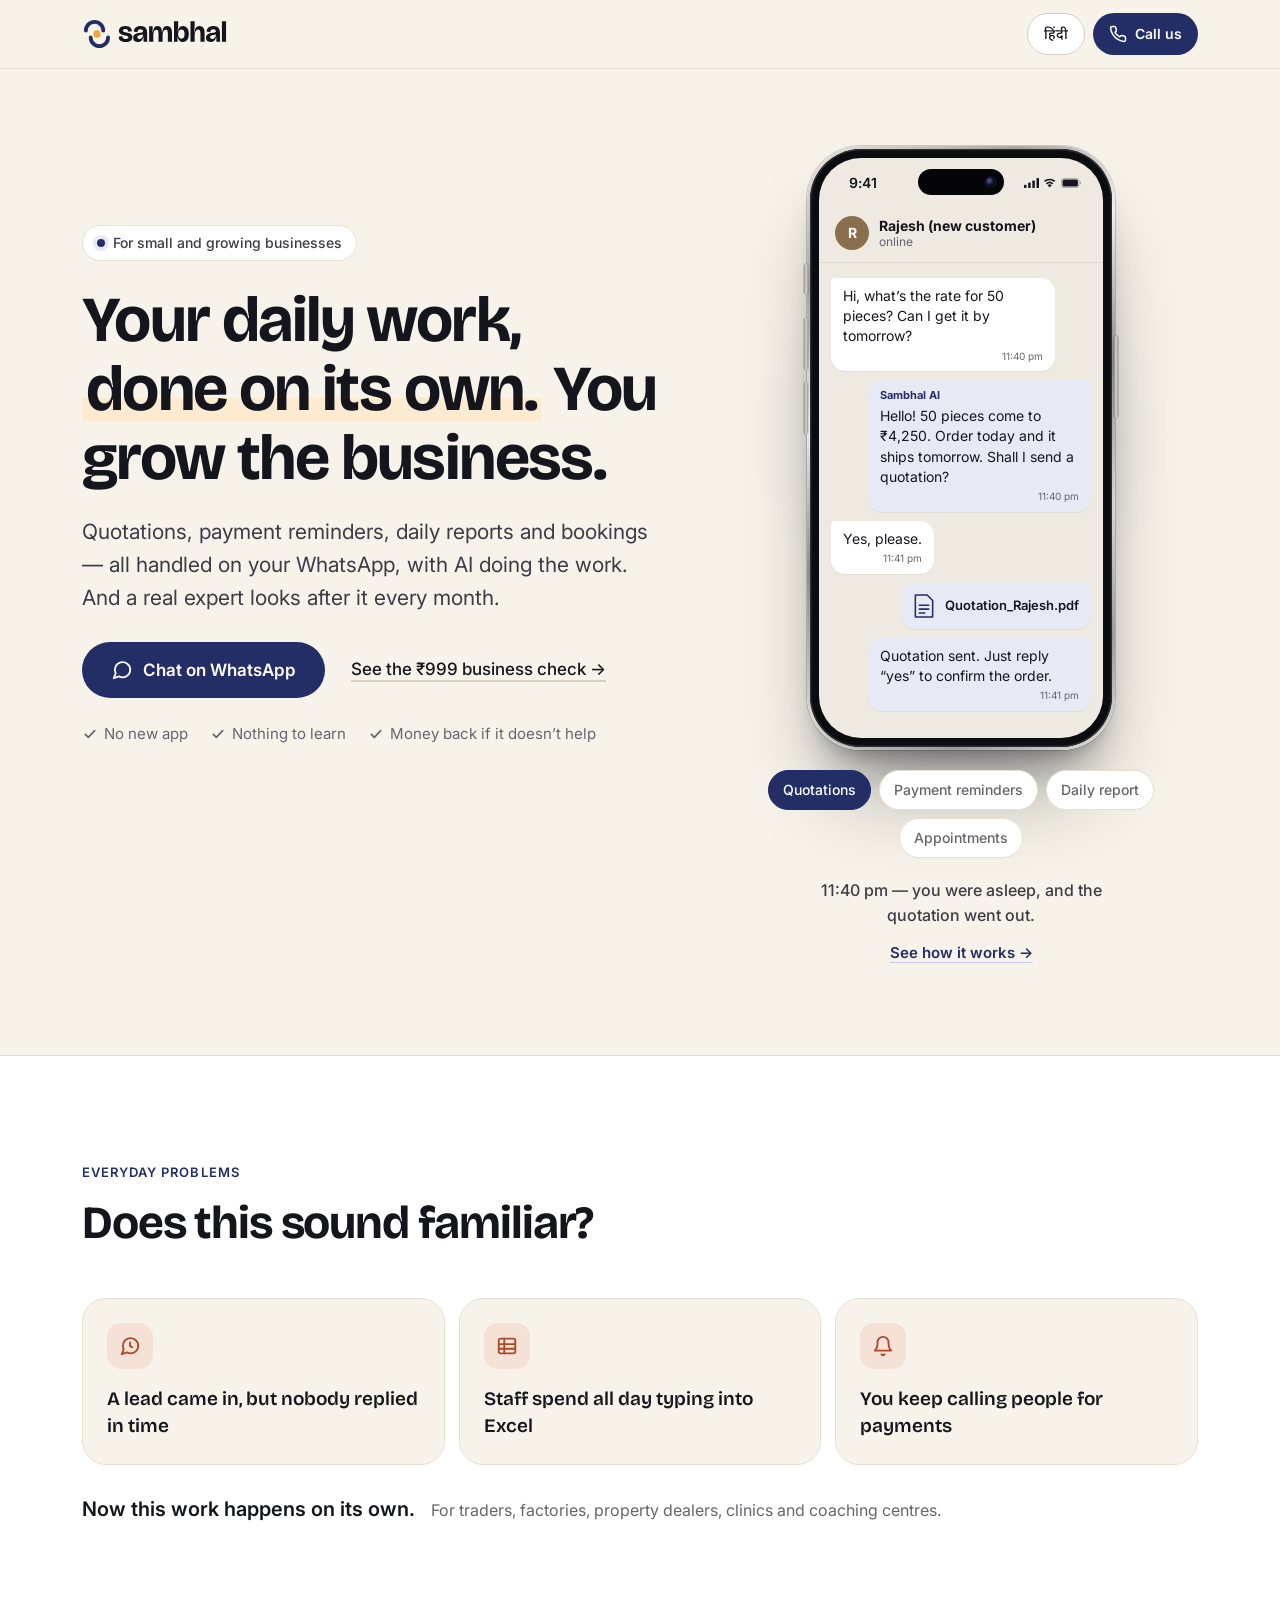
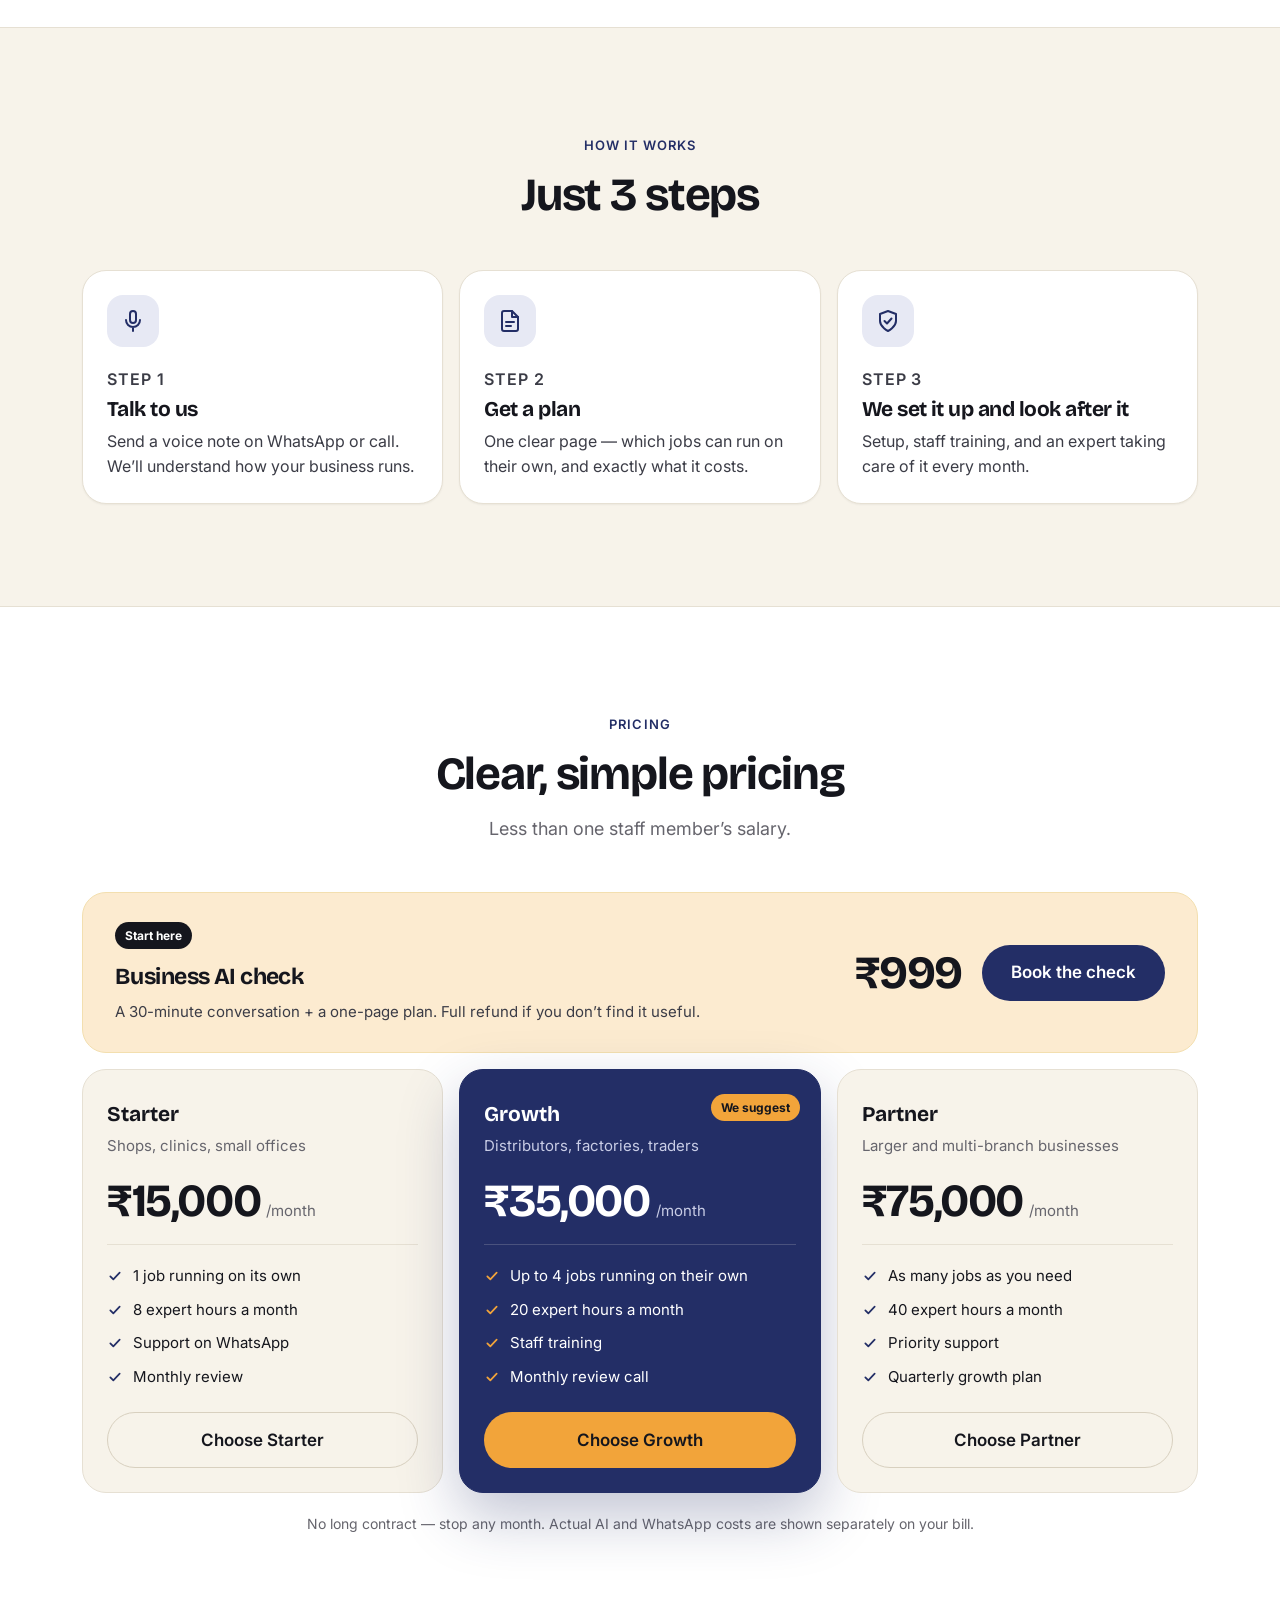
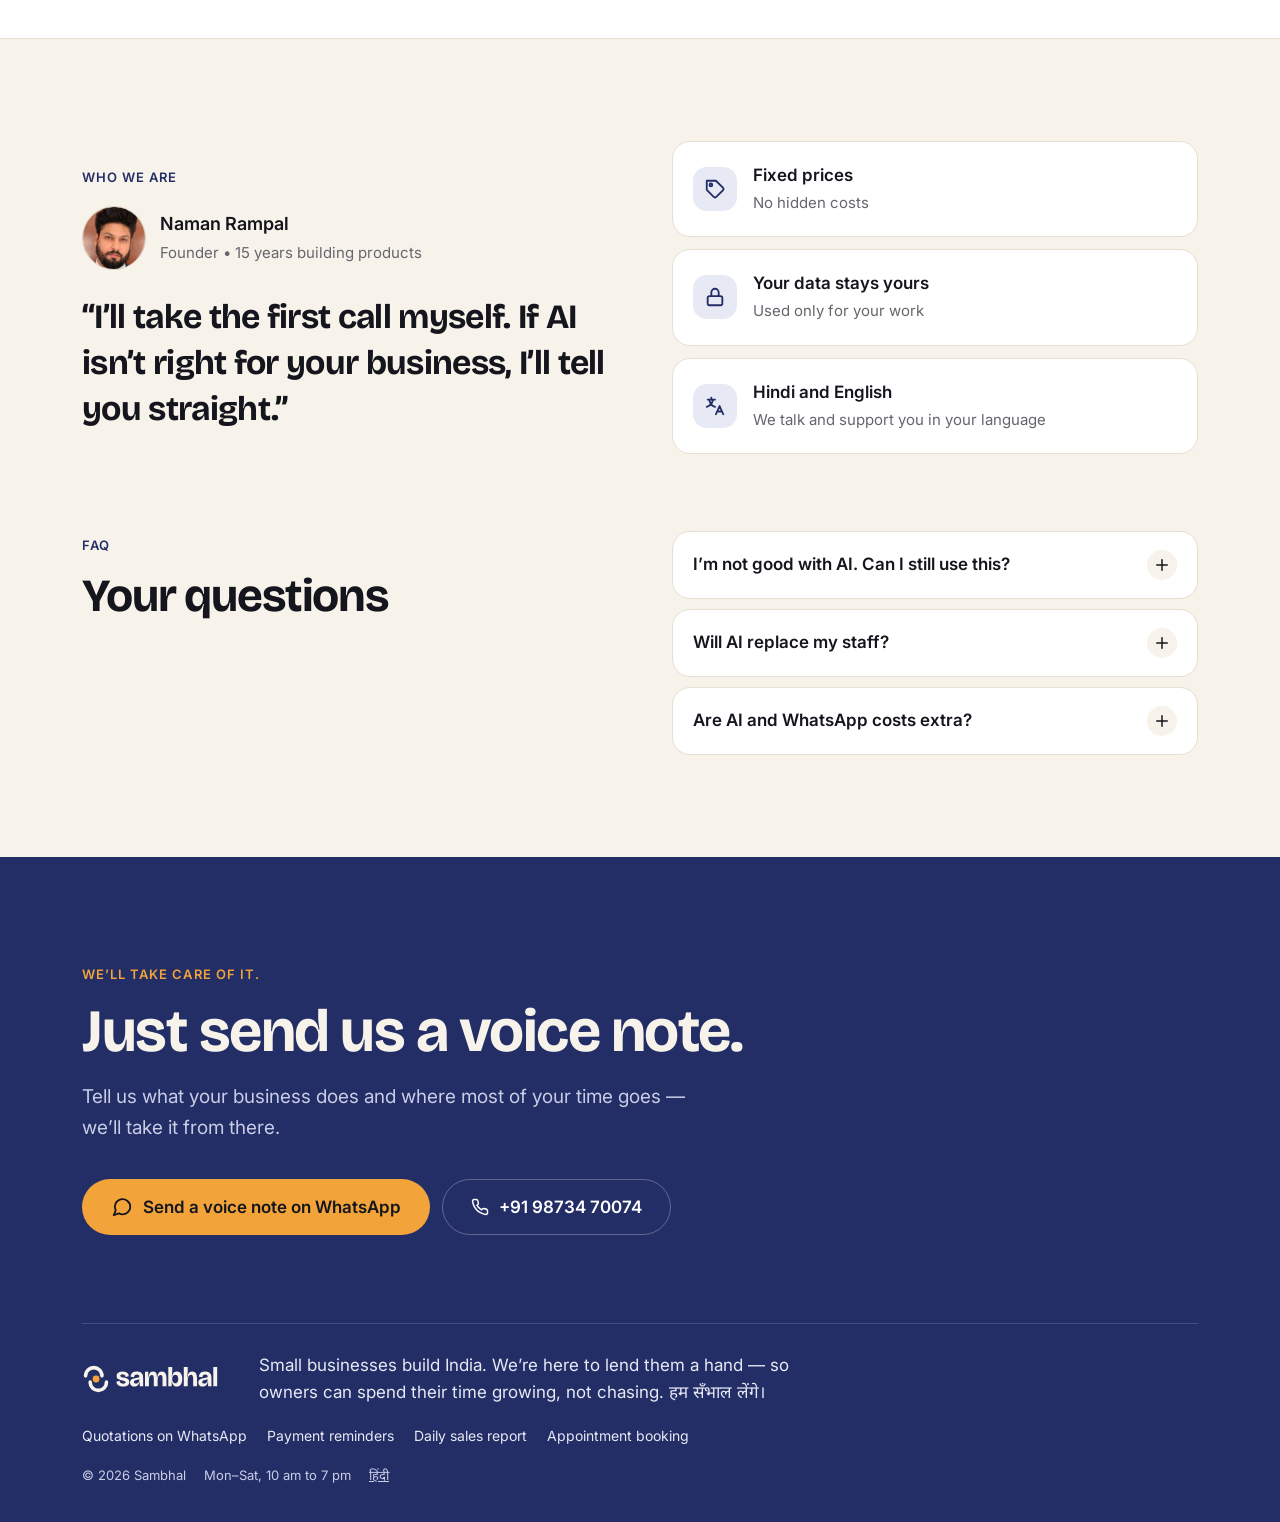
==== commit 578b3f62: "Add use-case landing pages (EN + HI) for review - /whatsapp-quotations, /whatsapp-payment-reminders," ====
--- a/index.html
+++ b/index.html
@@ -182,7 +182,7 @@
   <link rel="preconnect" href="https://fonts.googleapis.com">
   <link rel="preconnect" href="https://fonts.gstatic.com" crossorigin>
   <link rel="stylesheet" href="https://fonts.googleapis.com/css2?family=Anek+Devanagari:wght@600;700&family=Bricolage+Grotesque:opsz,wght@12..96,600;12..96,700&family=Inter:wght@400;500;600;700&family=Noto+Sans+Devanagari:wght@400;500;600;700&display=swap">
-  <link rel="stylesheet" href="/assets/styles.css?v=57c3ff346e">
+  <link rel="stylesheet" href="/assets/styles.css?v=f5627d7927">
 </head>
 <body>
 
@@ -228,7 +228,7 @@
           <div class="screen" aria-live="polite">
             <div class="statusbar" aria-hidden="true"><span>9:41</span><span class="island"></span><span class="sb-icons"><svg width="18" height="12" viewBox="0 0 18 12"><rect x="0" y="8" width="3" height="4" rx="1" fill="#15161D"/><rect x="5" y="5.5" width="3" height="6.5" rx="1" fill="#15161D"/><rect x="10" y="3" width="3" height="9" rx="1" fill="#15161D"/><rect x="15" y="0" width="3" height="12" rx="1" fill="#15161D"/></svg><svg width="16" height="12" viewBox="0 0 16 12"><path d="M8 11.5l2.4-2.9a3.6 3.6 0 0 0-4.8 0z" fill="#15161D"/><path d="M3.6 6.3a6.6 6.6 0 0 1 8.8 0l-1.3 1.5a4.6 4.6 0 0 0-6.2 0z" fill="#15161D"/><path d="M1.2 3.4a10.3 10.3 0 0 1 13.6 0l-1.3 1.5a8.3 8.3 0 0 0-11 0z" fill="#15161D"/></svg><svg width="27" height="13" viewBox="0 0 27 13"><rect x=".5" y=".5" width="23" height="12" rx="3.5" fill="none" stroke="#15161D" stroke-opacity=".4"/><rect x="2" y="2" width="20" height="9" rx="2" fill="#15161D"/><path d="M25 4.5v4c.8-.3 1.4-1.1 1.4-2s-.6-1.7-1.4-2z" fill="#15161D" fill-opacity=".45"/></svg></span></div>
 
-            <article class="slide is-active" id="uc-1" role="tabpanel" aria-labelledby="tab-1" data-caption="11:40 pm — you were asleep, and the quotation went out.">
+            <article class="slide is-active" id="uc-1" data-href="/whatsapp-quotations" role="tabpanel" aria-labelledby="tab-1" data-caption="11:40 pm — you were asleep, and the quotation went out.">
               <div class="chat-head"><span class="avatar">R</span><span class="who"><strong>Rajesh (new customer)</strong><span>online</span></span></div>
               <div class="bubble in">Hi, what’s the rate for 50 pieces? Can I get it by tomorrow?<span class="time">11:40 pm</span></div>
               <div class="bubble out"><small>Sambhal AI</small>Hello! 50 pieces come to ₹4,250. Order today and it ships tomorrow. Shall I send a quotation?<span class="time">11:40 pm</span></div>
@@ -237,7 +237,7 @@
               <div class="bubble out">Quotation sent. Just reply “yes” to confirm the order.<span class="time">11:41 pm</span></div>
             </article>
 
-            <article class="slide" id="uc-2" role="tabpanel" aria-labelledby="tab-2" data-caption="Payment requested automatically — and the receipt sent too.">
+            <article class="slide" id="uc-2" data-href="/whatsapp-payment-reminders" role="tabpanel" aria-labelledby="tab-2" data-caption="Payment requested automatically — and the receipt sent too.">
               <div class="chat-head"><span class="avatar" style="background:#5B6B8C">S</span><span class="who"><strong>Sharma Traders</strong><span>customer</span></span></div>
               <div class="bubble out"><small>Sambhal AI</small>Hello Mr Sharma, ₹18,400 for bill #2318 is due tomorrow. You can pay by UPI right now.<span class="pay-btn">Pay ₹18,400</span><span class="time">10:00 am</span></div>
               <div class="bubble in">Done, please check.<span class="time">10:12 am</span></div>
@@ -245,7 +245,7 @@
               <div class="attach"><svg width="22" height="26" viewBox="0 0 28 32" fill="none" aria-hidden="true"><path d="M3 2h15l7 7v21H3z" stroke="#232E66" stroke-width="2" stroke-linejoin="round"/><path d="M8 15h12M8 20h12M8 25h7" stroke="#232E66" stroke-width="2" stroke-linecap="round"/></svg>Receipt_2318.pdf</div>
             </article>
 
-            <article class="slide" id="uc-3" role="tabpanel" aria-labelledby="tab-3" data-caption="Every evening at 7 — the whole day’s numbers on your phone.">
+            <article class="slide" id="uc-3" data-href="/daily-sales-report-whatsapp" role="tabpanel" aria-labelledby="tab-3" data-caption="Every evening at 7 — the whole day’s numbers on your phone.">
               <div class="chat-head"><span class="avatar brand-av"><svg viewBox="0 0 64 64" aria-hidden="true"><path d="M9 25a18 18 0 0 1 36 0" fill="none" stroke="#F7F3EA" stroke-width="8" stroke-linecap="round"/><path d="M19 39a18 18 0 0 0 36 0" fill="none" stroke="#F7F3EA" stroke-width="8" stroke-linecap="round"/><circle cx="32" cy="32" r="7.5" fill="#F2A43A"/></svg></span><span class="who"><strong>Sambhal AI</strong><span>your daily report</span></span></div>
               <div class="bubble out"><small>Today’s report — 18 Nov</small>
                 <div class="report">
@@ -259,7 +259,7 @@
               <div class="bubble out">1. Steel bolt M8 — 40 left<br>2. Washer 10mm — 25 left<br>3. Nut M10 — 18 left<span class="time">7:04 pm</span></div>
             </article>
 
-            <article class="slide" id="uc-4" role="tabpanel" aria-labelledby="tab-4" data-caption="Bookings and reminders — without a single phone call.">
+            <article class="slide" id="uc-4" data-href="/whatsapp-appointment-booking" role="tabpanel" aria-labelledby="tab-4" data-caption="Bookings and reminders — without a single phone call.">
               <div class="chat-head"><span class="avatar" style="background:#7A5C8E">P</span><span class="who"><strong>Priya</strong><span>clinic patient</span></span></div>
               <div class="bubble in">I’d like to see the doctor tomorrow. Any time free?<span class="time">6:20 pm</span></div>
               <div class="bubble out"><small>Sambhal AI</small>Of course! These slots are free tomorrow:<div class="slots"><span>10:30</span><span>12:00</span><span class="on">4:15</span></div><span class="time">6:20 pm</span></div>
@@ -278,6 +278,7 @@
           <button class="uc-tab" role="tab" id="tab-4" aria-controls="uc-4" aria-selected="false" tabindex="-1">Appointments</button>
         </div>
         <p class="uc-caption">11:40 pm — you were asleep, and the quotation went out.</p>
+        <a class="uc-link" href="/whatsapp-quotations">See how it works →</a>
       </div>
     </div>
   </section>
@@ -450,6 +451,7 @@
       <footer class="site-footer">
         <a class="brand" href="/" aria-label="Sambhal"><img src="/assets/sambhal-logo-en-reverse.svg?v=bacca9f7cd" alt="Sambhal" width="112" height="30"></a>
         <p class="footer-msg">Small businesses build India. We’re here to lend them a hand — so owners can spend their time growing, not chasing. हम सँभाल लेंगे।</p>
+        <nav class="footer-nav" aria-label="What we handle"><a href="/whatsapp-quotations">Quotations on WhatsApp</a><a href="/whatsapp-payment-reminders">Payment reminders</a><a href="/daily-sales-report-whatsapp">Daily sales report</a><a href="/whatsapp-appointment-booking">Appointment booking</a></nav>
         <p class="footer-meta"><span>© 2026 Sambhal</span><span>Mon–Sat, 10 am to 7 pm</span><a href="/hi" hreflang="hi" lang="hi">हिंदी</a></p>
       </footer>
     </div>
@@ -457,7 +459,7 @@
 
 </main>
 
-<script src="/assets/main.js?v=c9a58ded06" defer></script>
+<script src="/assets/main.js?v=45a7bf7c8a" defer></script>
 <script defer src="/_vercel/insights/script.js"></script>
 </body>
 </html>
--- a/assets/styles.css
+++ b/assets/styles.css
@@ -833,7 +833,7 @@
 @media (min-width: 900px) {
   .hero-grid { grid-template-columns: minmax(0, 1.1fr) minmax(0, 0.9fr); align-items: start; gap: 64px; }
   /* centre the copy on the phone itself, not on phone + tabs + caption */
-  .hero-copy { align-self: center; padding-bottom: 112px; }
+  .hero-copy { align-self: center; padding-bottom: 140px; }
   .hero-copy { max-width: none; }
   .plan-grid { gap: 16px; }
   .plan { padding: 28px 24px 24px; }
@@ -860,3 +860,52 @@
   .uc-tab { background: var(--surface); border: 1px solid var(--line); }
   .uc-tab[aria-selected="true"] { border-color: var(--neel); }
 }
+
+/* ---------- Use-case pages ---------- */
+
+.crumbs { display: flex; flex-wrap: wrap; gap: 8px; font-size: 14px; color: var(--muted); }
+.crumbs a { color: var(--muted); text-decoration: underline; text-decoration-color: var(--line-2); text-underline-offset: 4px; }
+.crumbs a:hover { color: var(--ink); }
+
+.uc-who { margin-top: 32px; display: flex; flex-wrap: wrap; align-items: center; gap: 12px 16px; }
+.uc-who-label { margin: 0; font-weight: 600; }
+.uc-who-chips { list-style: none; margin: 0; padding: 0; display: flex; flex-wrap: wrap; gap: 8px; }
+.uc-who-chips li { padding: 7px 14px; border-radius: 999px; background: var(--bg); border: 1px solid var(--line); font-size: 15px; }
+
+.faq--uc { padding-top: 0; }
+
+.uc-more { padding: 0 0 var(--section); }
+.uc-more h2 { font-size: clamp(24px, 3vw, 30px); margin-bottom: 20px; }
+.uc-cards { display: grid; grid-template-columns: minmax(0, 1fr); gap: 12px; }
+.uc-card {
+  display: flex;
+  flex-direction: column;
+  gap: 6px;
+  padding: 22px;
+  background: var(--surface);
+  border: 1px solid var(--line);
+  border-radius: var(--r-lg);
+  text-decoration: none;
+  transition: border-color .15s ease, transform .15s ease;
+}
+.uc-card .eyebrow { margin: 0; }
+.uc-card strong { font-family: var(--display); font-size: 19px; font-weight: 700; line-height: 1.3; }
+.uc-card svg { color: var(--neel); margin-top: 6px; }
+.uc-card:hover { border-color: var(--neel); transform: translateY(-2px); }
+
+/* Home: "see how it works" link under the phone */
+.uc-link { position: relative; z-index: 1; margin-top: -8px; font-size: 15px; font-weight: 600; color: var(--neel); text-decoration: underline; text-decoration-color: var(--neel-200); text-underline-offset: 4px; }
+
+/* Footer: use-case links */
+.footer-nav { display: flex; flex-wrap: wrap; gap: 8px 20px; font-size: 14px; }
+.footer-nav a { color: #E7E9F4; text-decoration: none; }
+.footer-nav a:hover { text-decoration: underline; }
+
+@media (min-width: 720px) {
+  .uc-cards { grid-template-columns: repeat(3, minmax(0, 1fr)); }
+}
+@media (min-width: 900px) {
+  .hero--uc .hero-copy { padding-bottom: 0; }
+  .hero--uc .hero-grid { align-items: center; }
+  .footer-nav { grid-column: 1 / -1; }
+}
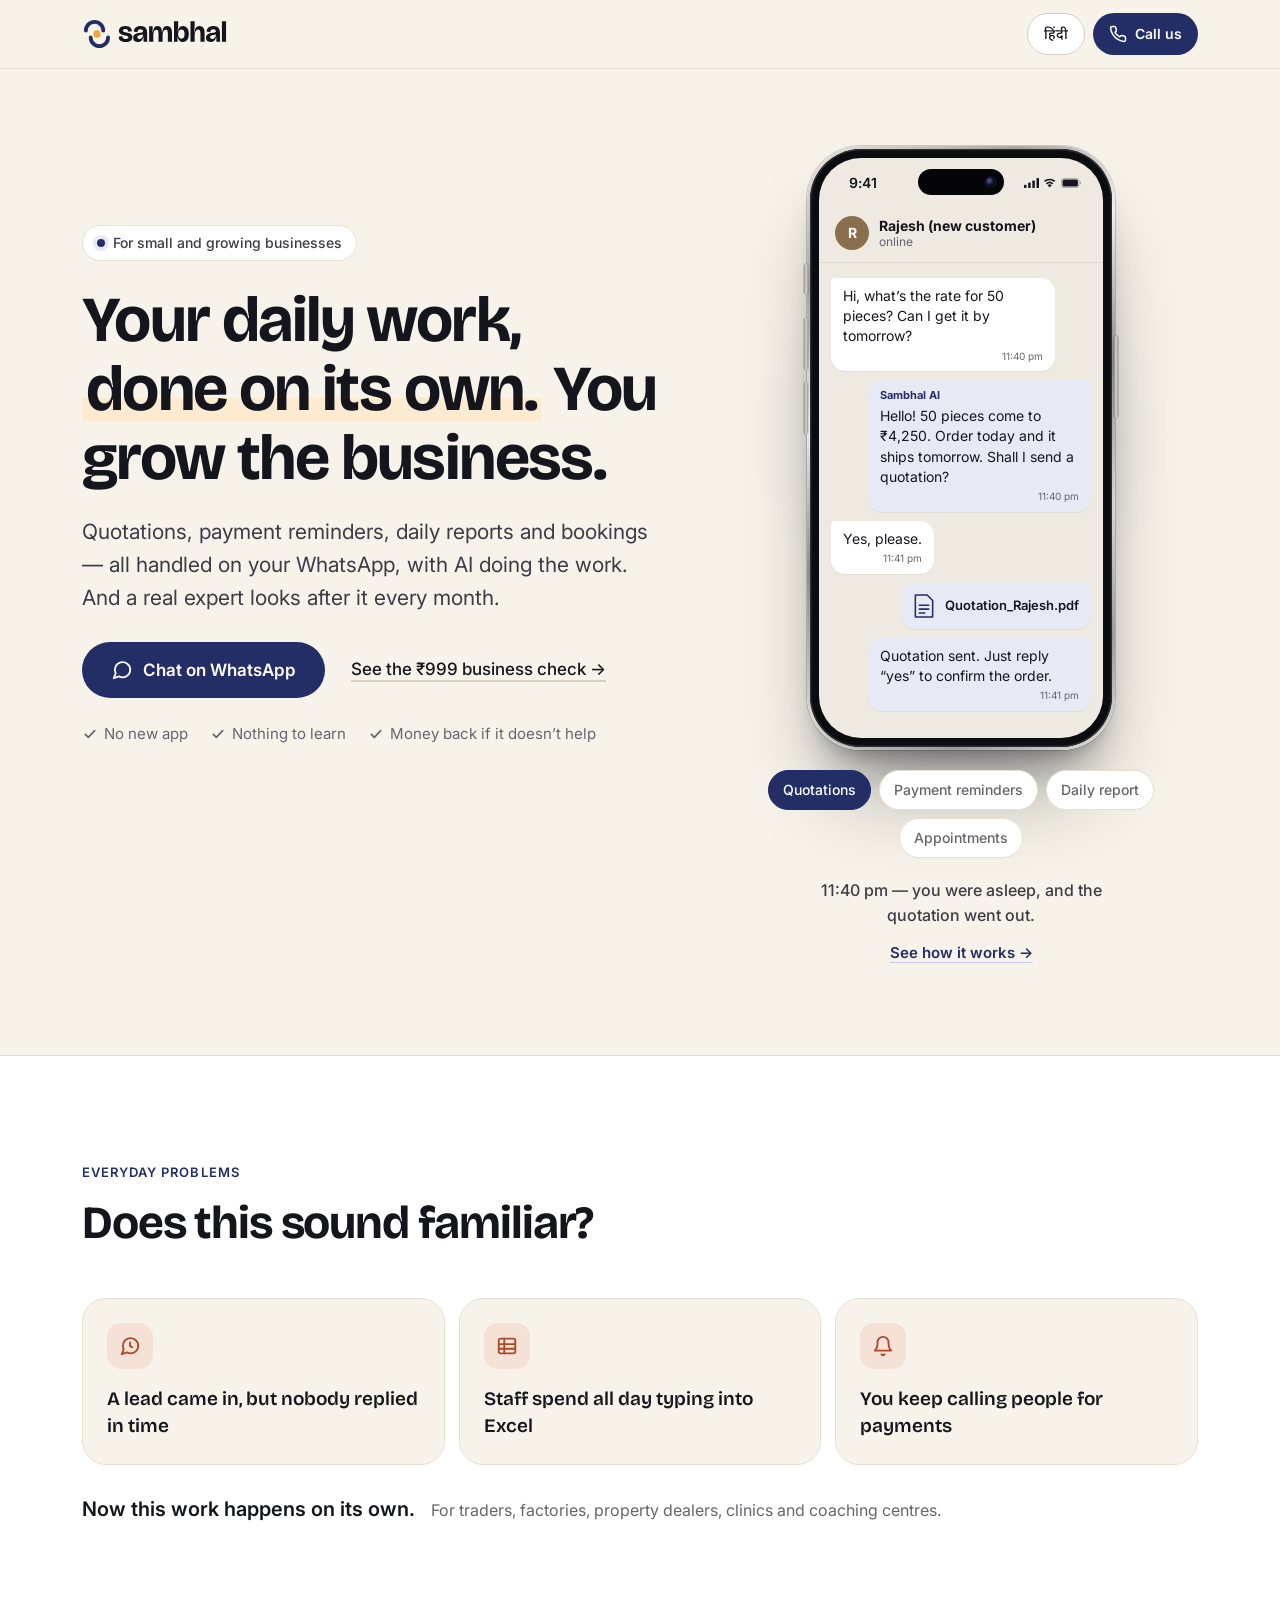
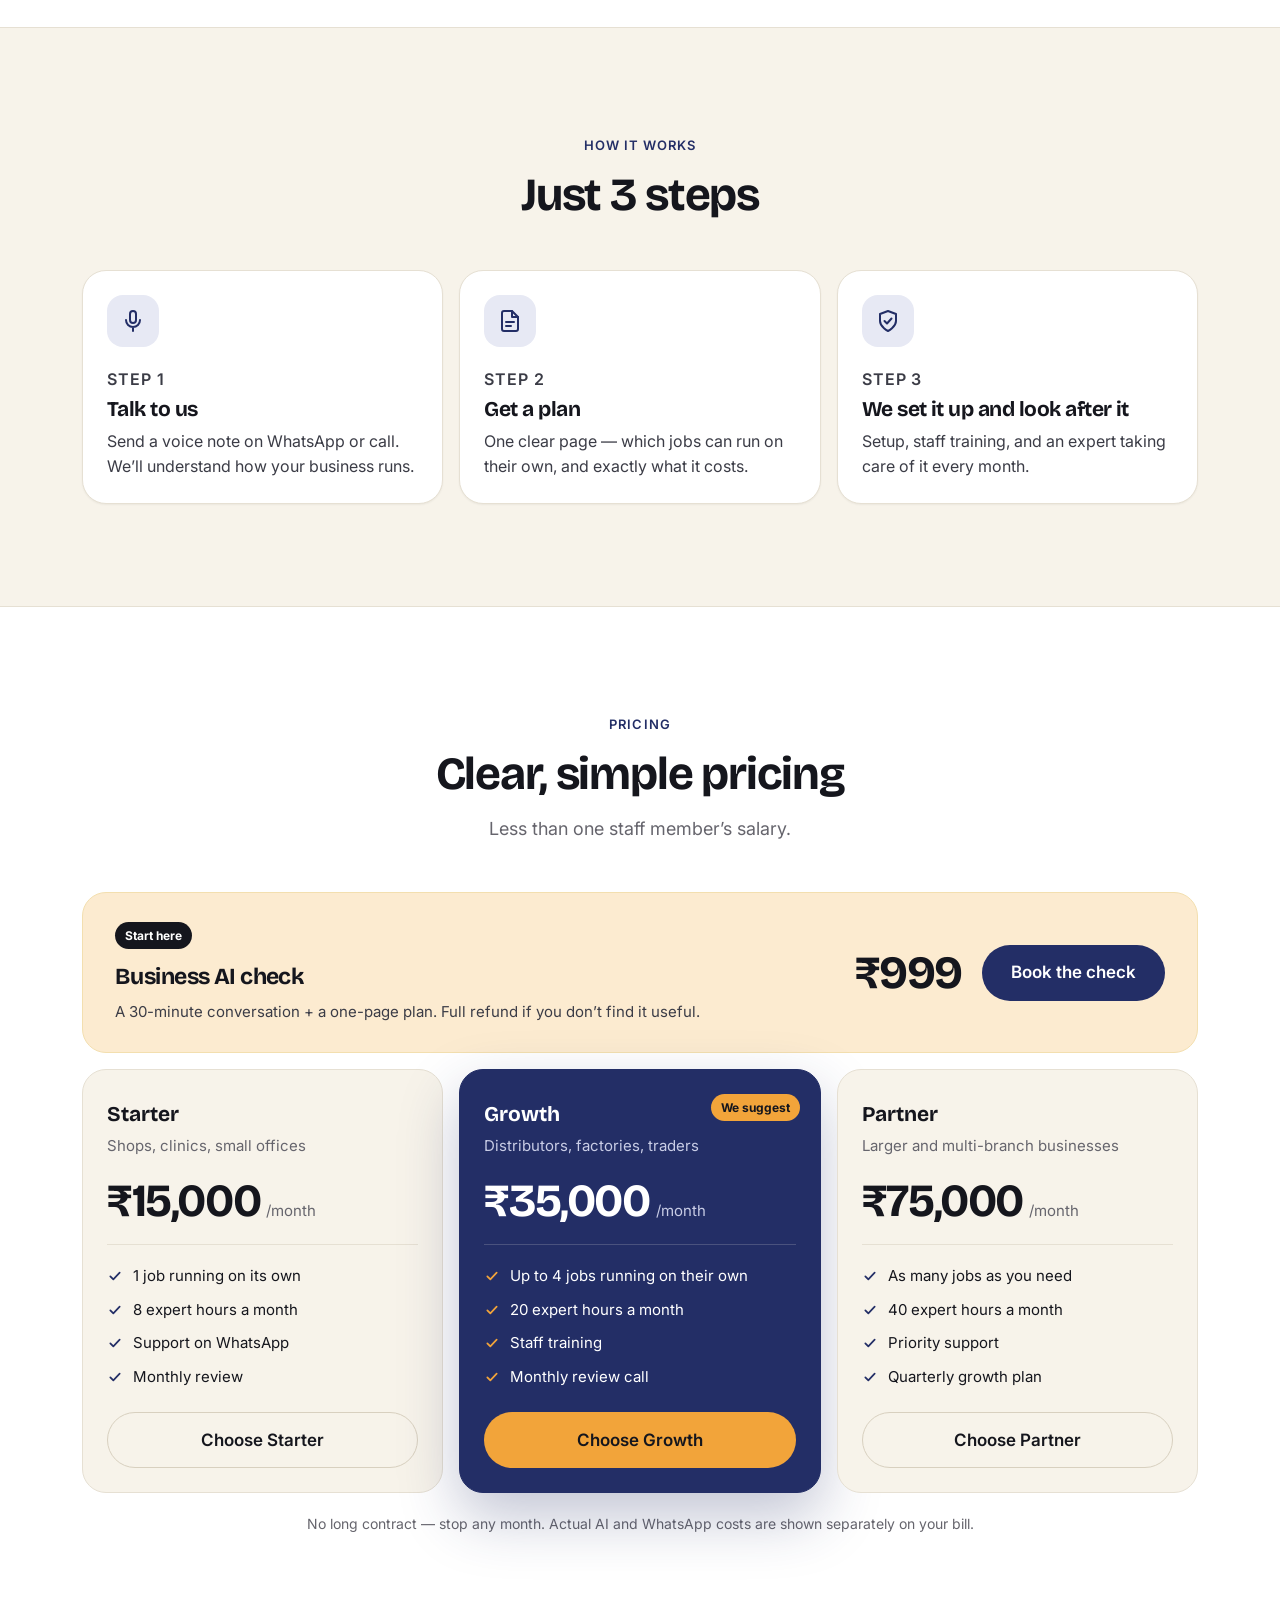
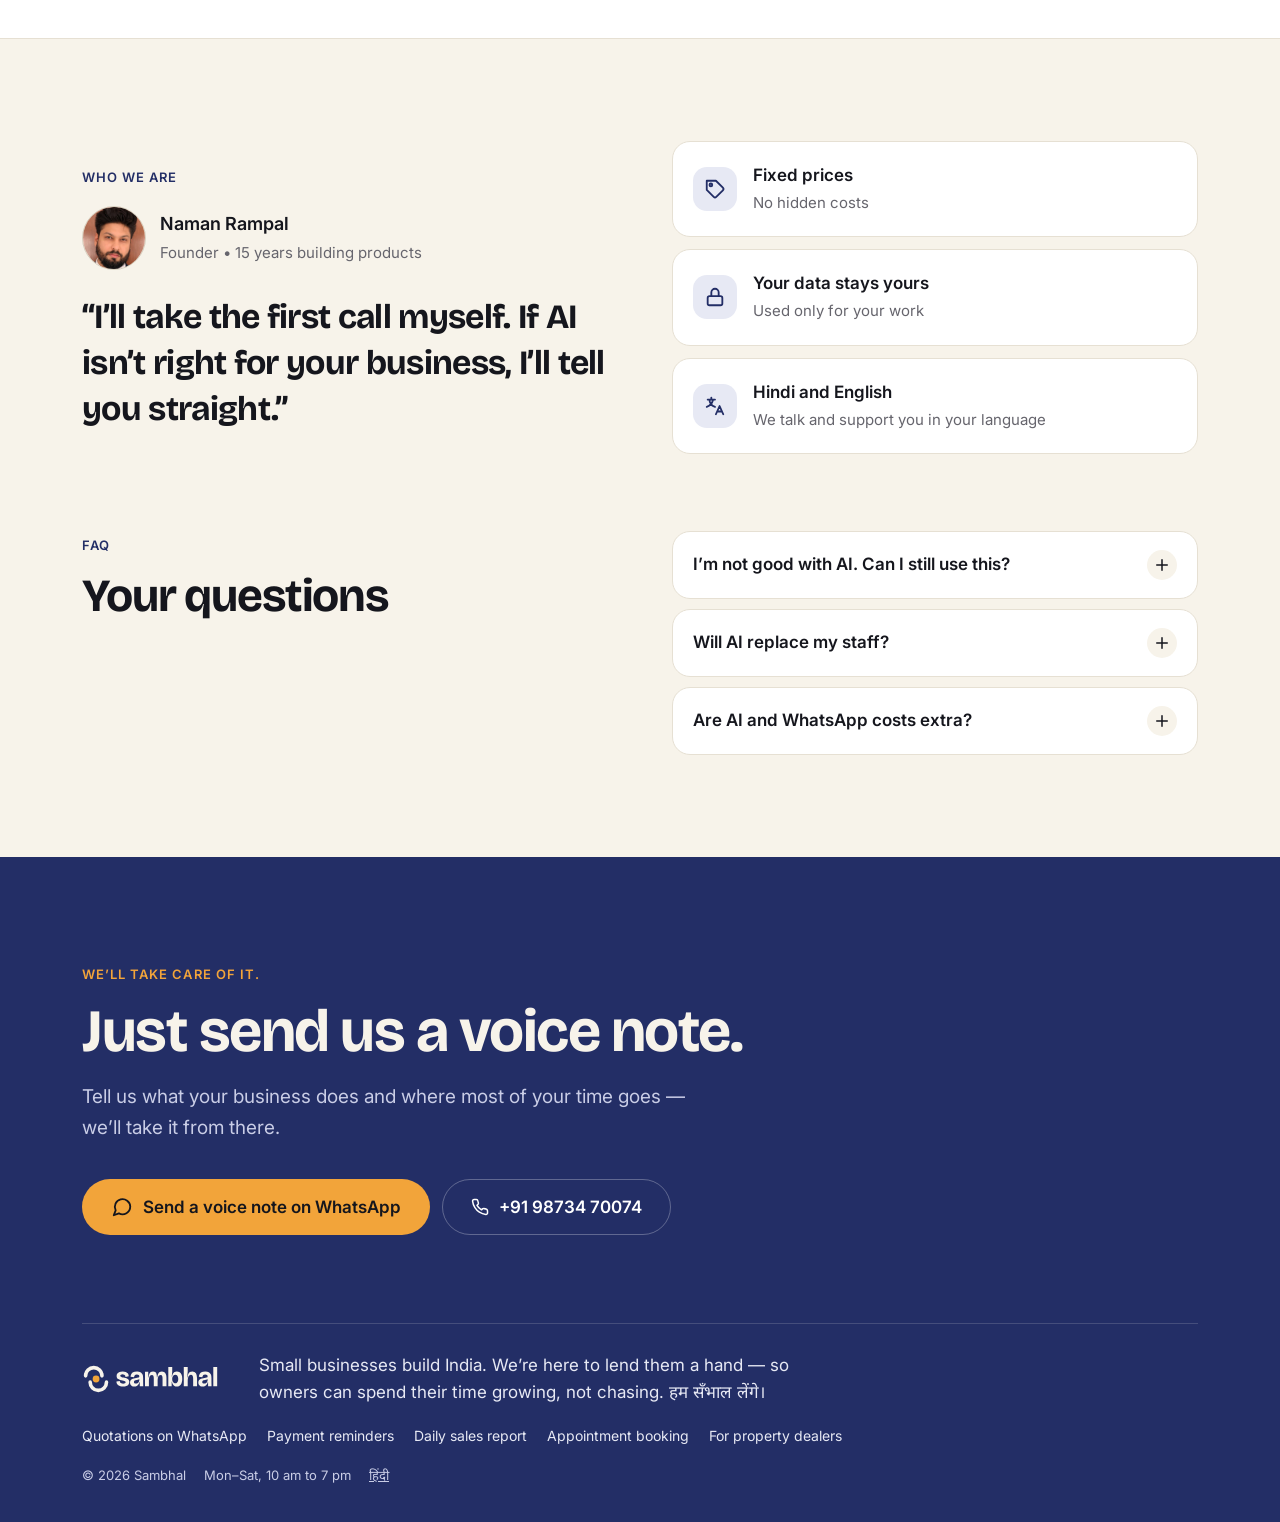
==== commit 374bd06b: "Add property-dealer landing page (EN Hinglish + HI) for review Digital secretary positioning, hero c" ====
--- a/index.html
+++ b/index.html
@@ -451,7 +451,7 @@
       <footer class="site-footer">
         <a class="brand" href="/" aria-label="Sambhal"><img src="/assets/sambhal-logo-en-reverse.svg?v=bacca9f7cd" alt="Sambhal" width="112" height="30"></a>
         <p class="footer-msg">Small businesses build India. We’re here to lend them a hand — so owners can spend their time growing, not chasing. हम सँभाल लेंगे।</p>
-        <nav class="footer-nav" aria-label="What we handle"><a href="/whatsapp-quotations">Quotations on WhatsApp</a><a href="/whatsapp-payment-reminders">Payment reminders</a><a href="/daily-sales-report-whatsapp">Daily sales report</a><a href="/whatsapp-appointment-booking">Appointment booking</a></nav>
+        <nav class="footer-nav" aria-label="What we handle"><a href="/whatsapp-quotations">Quotations on WhatsApp</a><a href="/whatsapp-payment-reminders">Payment reminders</a><a href="/daily-sales-report-whatsapp">Daily sales report</a><a href="/whatsapp-appointment-booking">Appointment booking</a><a href="/property-dealers">For property dealers</a></nav>
         <p class="footer-meta"><span>© 2026 Sambhal</span><span>Mon–Sat, 10 am to 7 pm</span><a href="/hi" hreflang="hi" lang="hi">हिंदी</a></p>
       </footer>
     </div>
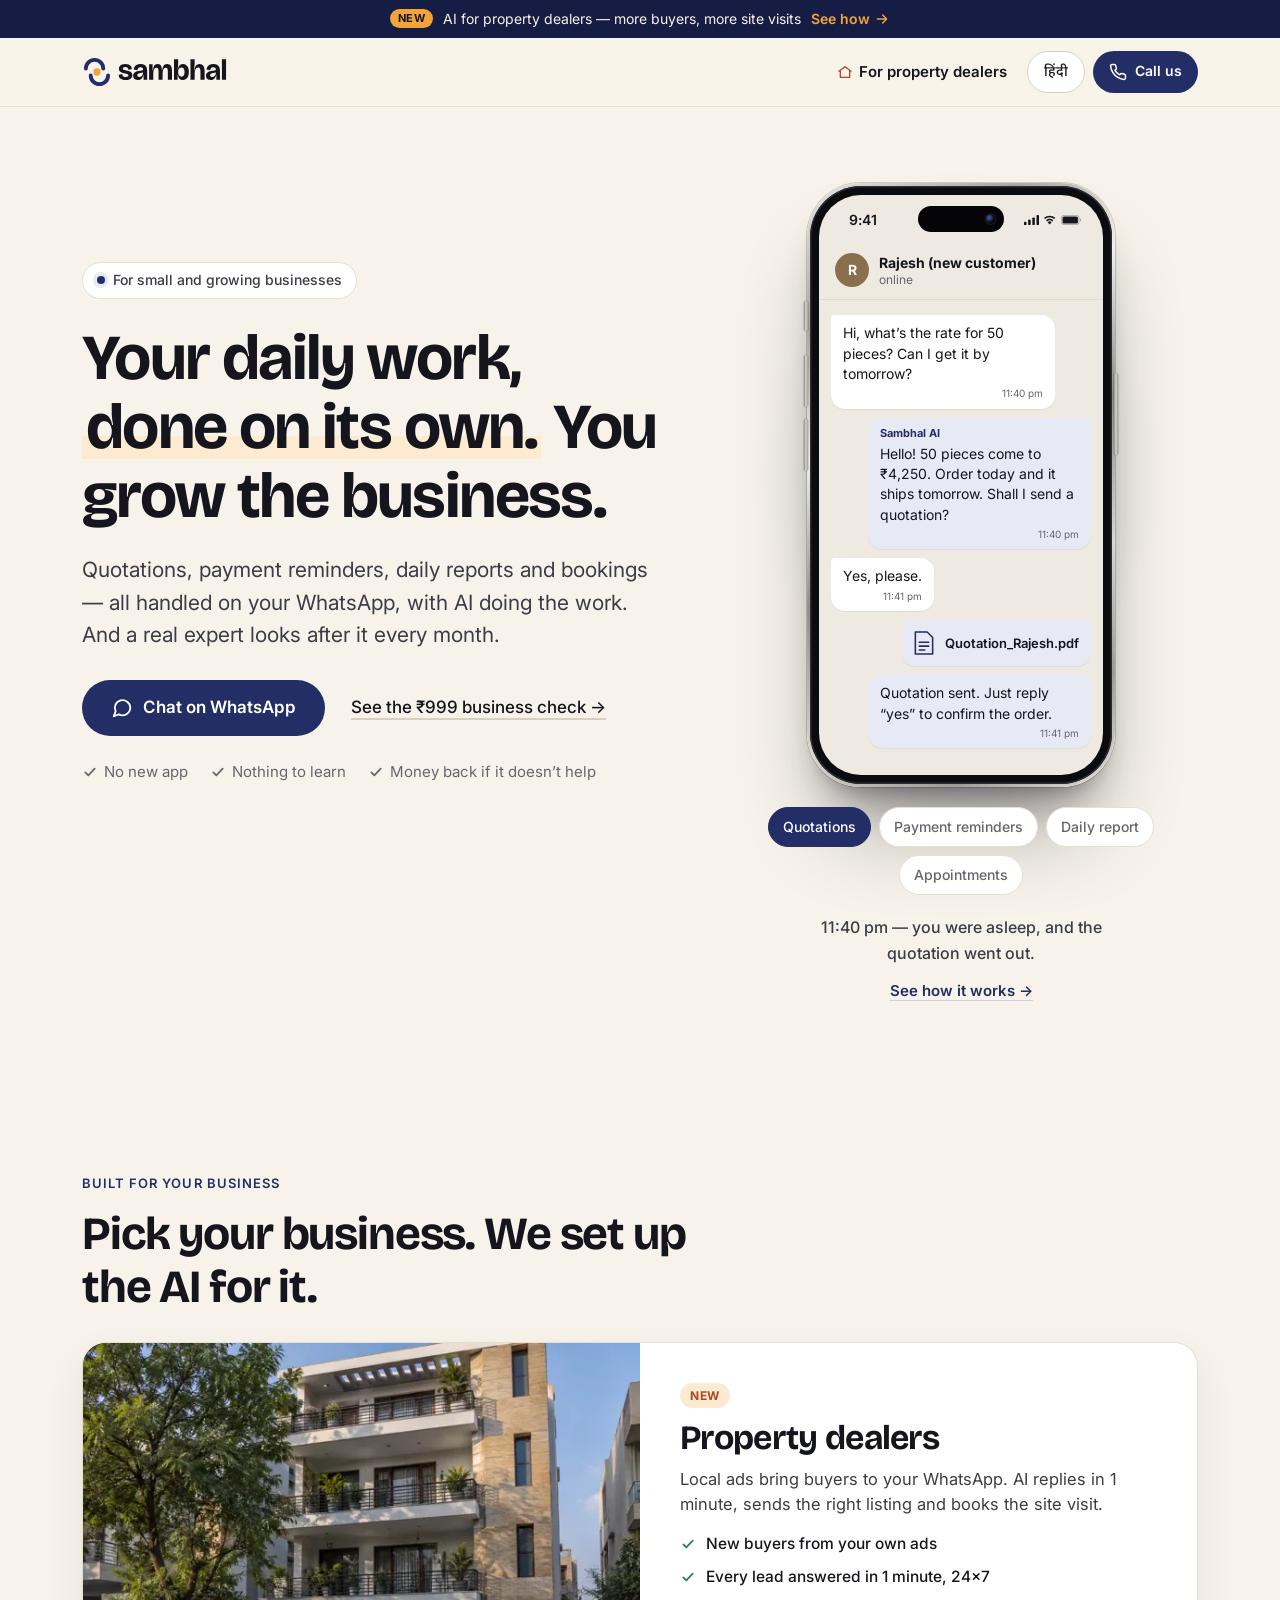
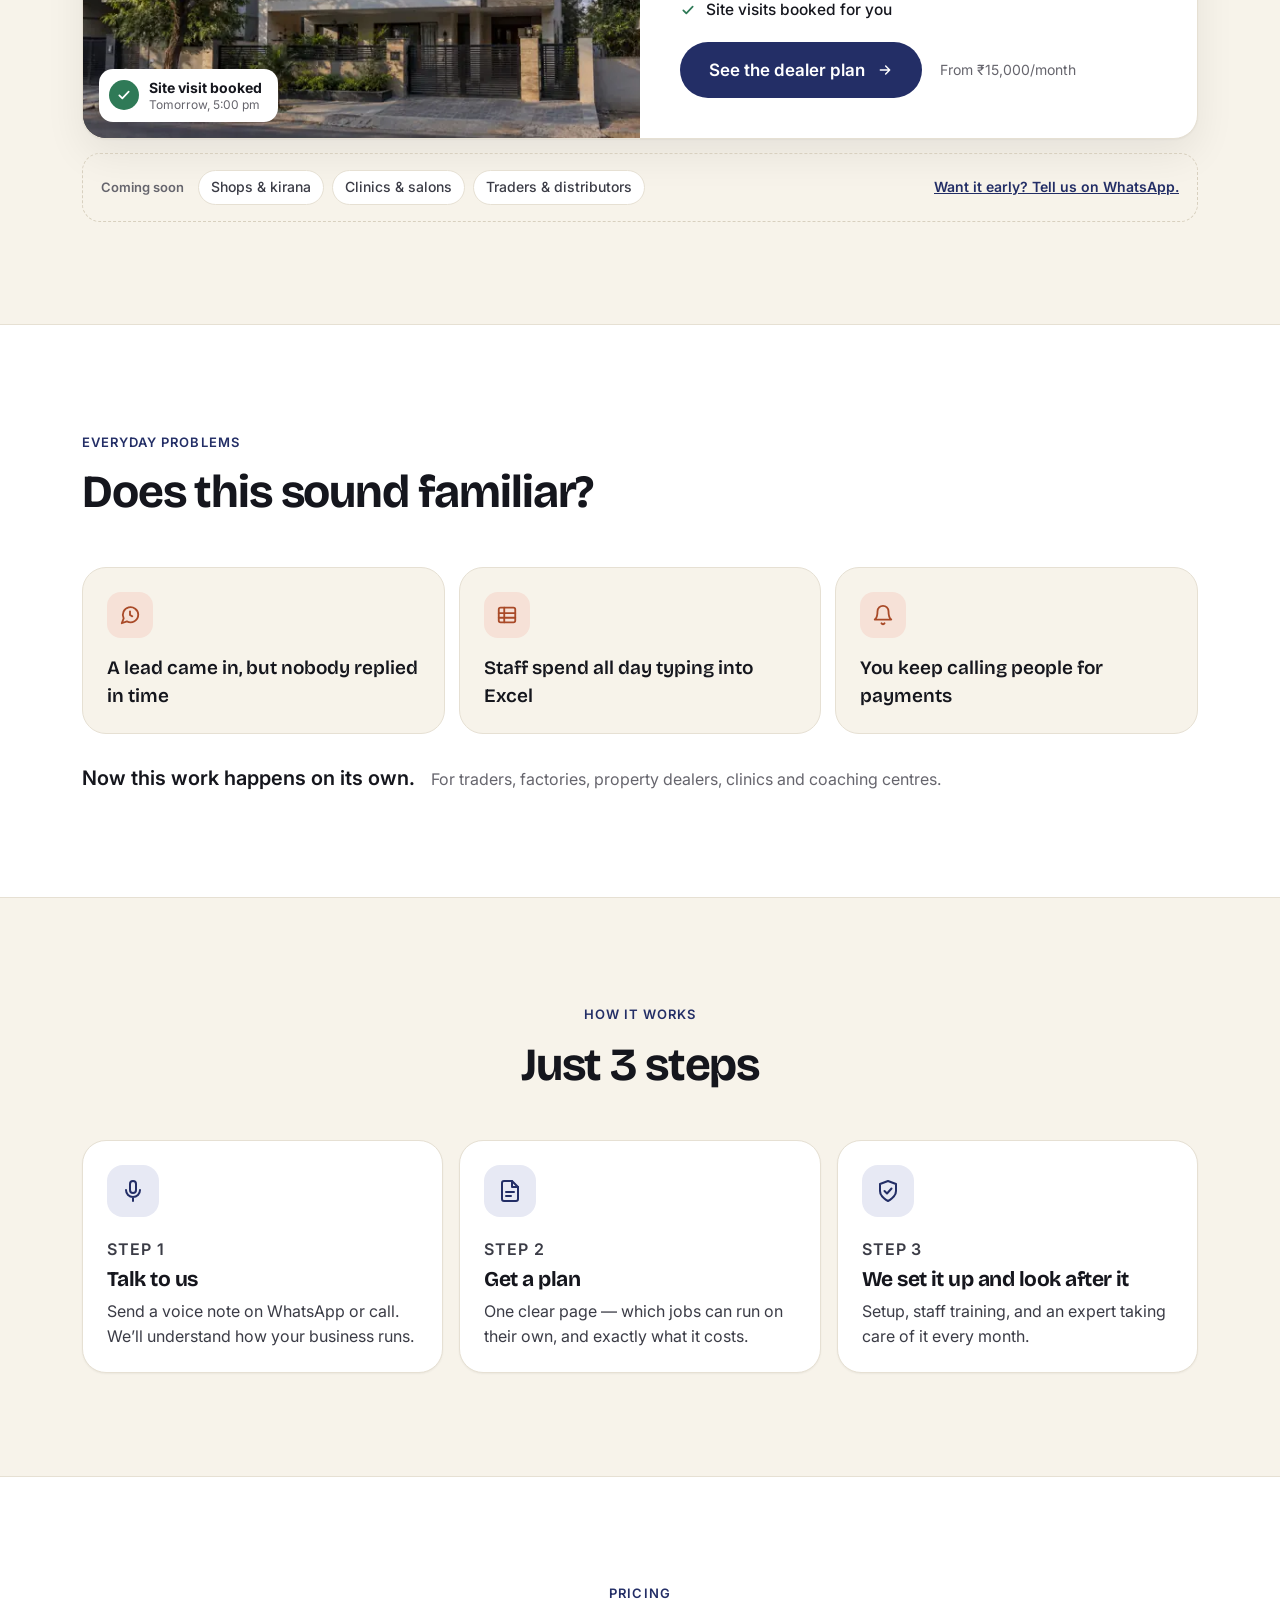
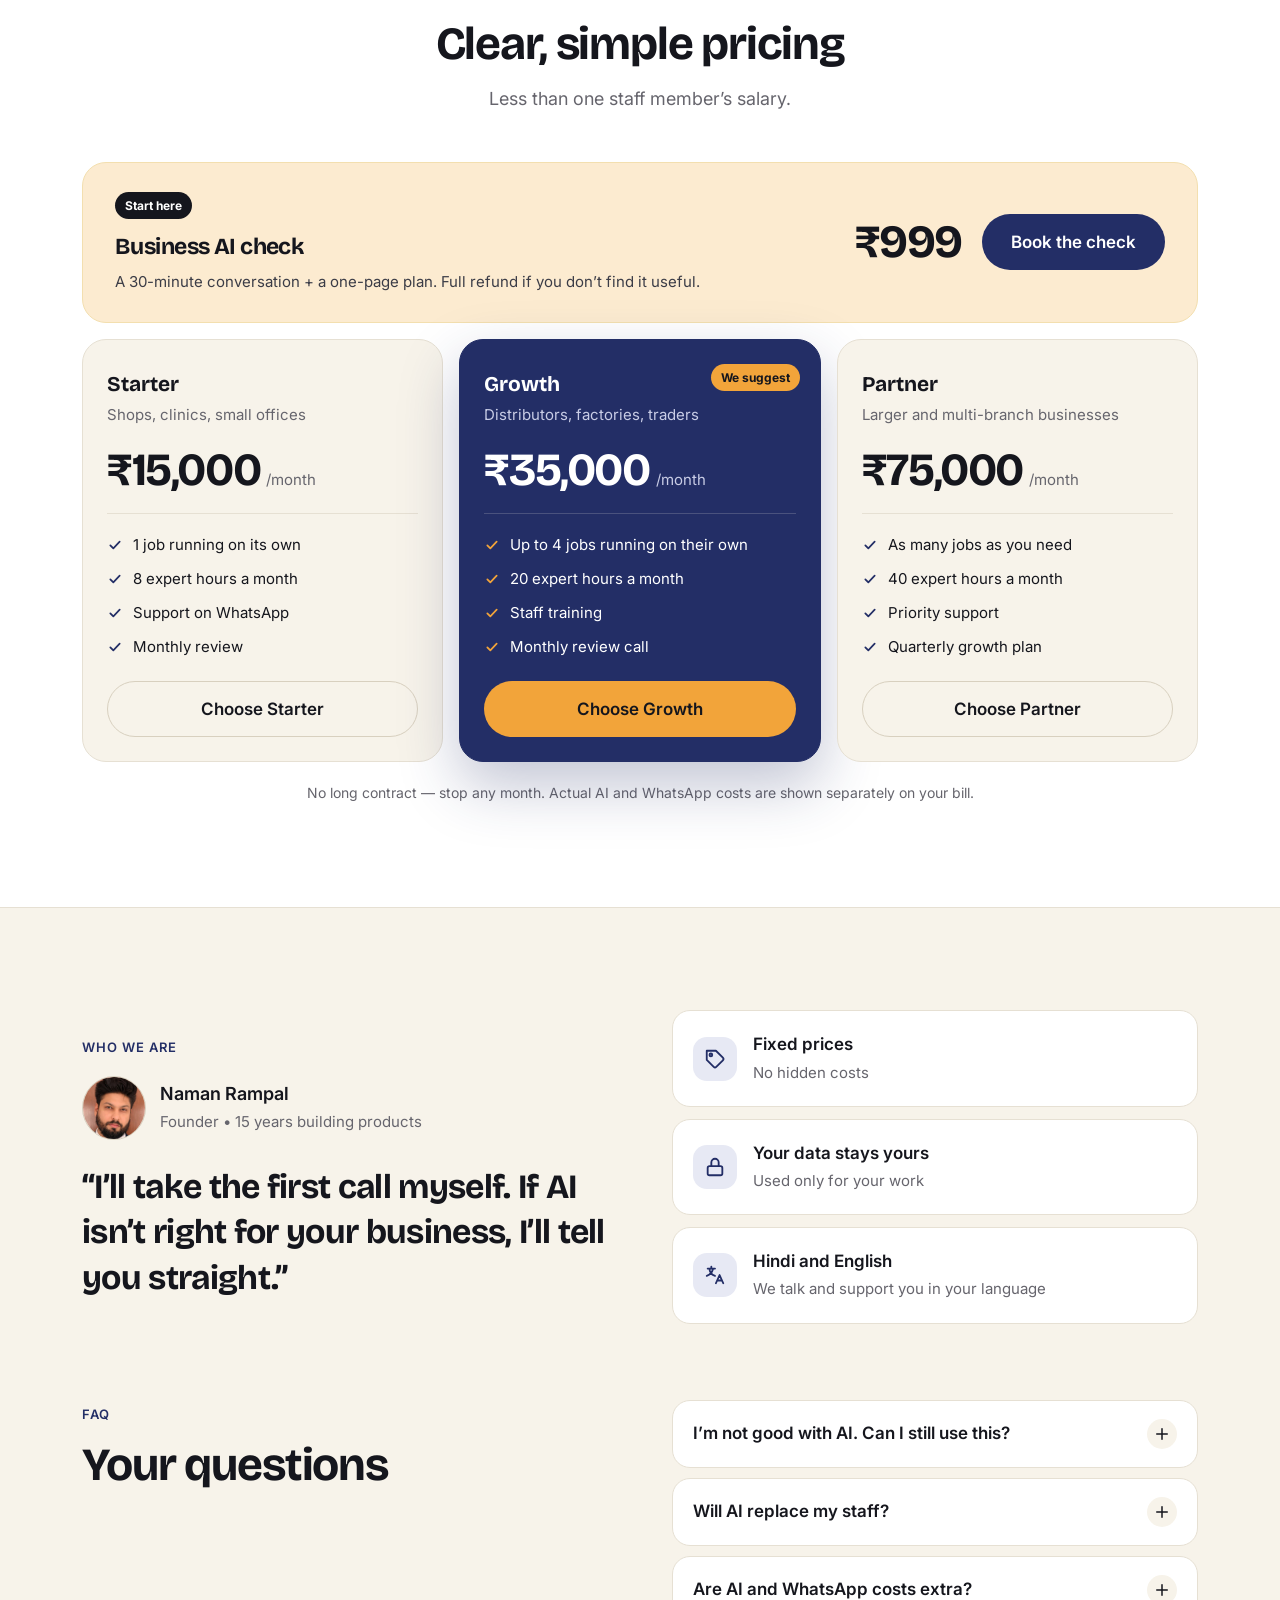
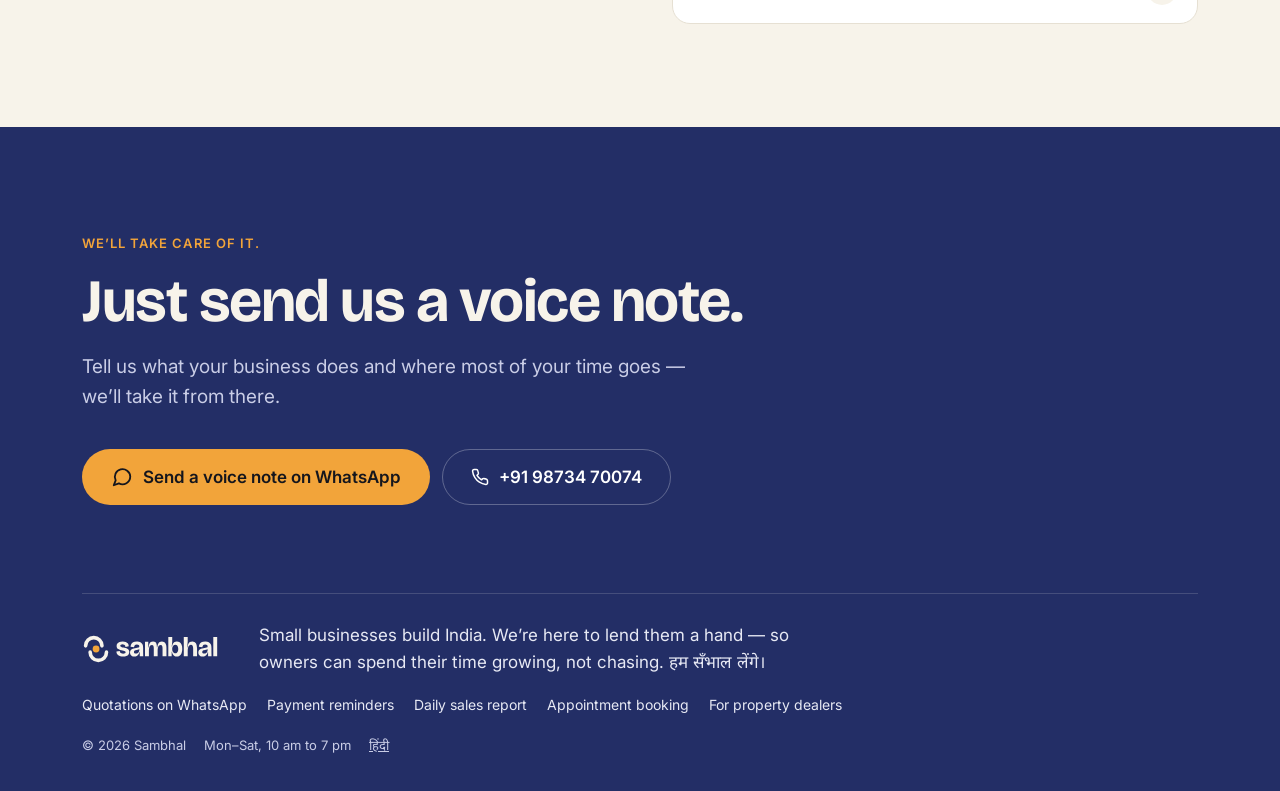
==== commit 2880b1b2: "Homepage: nudges to the property-dealer page (EN + HI) Top announcement bar, header link (desktop), " ====
--- a/index.html
+++ b/index.html
@@ -182,14 +182,19 @@
   <link rel="preconnect" href="https://fonts.googleapis.com">
   <link rel="preconnect" href="https://fonts.gstatic.com" crossorigin>
   <link rel="stylesheet" href="https://fonts.googleapis.com/css2?family=Anek+Devanagari:wght@600;700&family=Bricolage+Grotesque:opsz,wght@12..96,600;12..96,700&family=Inter:wght@400;500;600;700&family=Noto+Sans+Devanagari:wght@400;500;600;700&display=swap">
-  <link rel="stylesheet" href="/assets/styles.css?v=f5627d7927">
+  <link rel="stylesheet" href="/assets/styles.css?v=3301614941">
 </head>
 <body>
+
+<a class="topbar" href="/property-dealers" data-cta="topbar-dealers">
+  <span class="topbar-in"><span class="topbar-new">New</span><span class="topbar-short">AI for property dealers</span><span class="topbar-text">AI for property dealers — more buyers, more site visits</span><span class="topbar-link">See how <svg width="16" height="16" viewBox="0 0 24 24" fill="none" stroke="currentColor" stroke-width="2.2" stroke-linecap="round" stroke-linejoin="round" aria-hidden="true"><path d="M5 12h14M13 6l6 6-6 6"/></svg></span></span>
+</a>
 
 <header class="site-header">
   <div class="wrap">
     <a class="brand" href="/" aria-label="Sambhal — home"><img src="/assets/sambhal-logo-en.svg?v=f897b9c3e0" alt="Sambhal" width="120" height="32"></a>
     <div class="header-actions">
+      <a class="nav-dealer" href="/property-dealers" data-cta="nav-dealers"><svg width="16" height="16" viewBox="0 0 24 24" fill="none" stroke="currentColor" stroke-width="2" stroke-linecap="round" stroke-linejoin="round" aria-hidden="true"><path d="M3 11l9-7 9 7"/><path d="M5 10v10h14V10"/></svg>For property dealers</a>
       <a class="lang" href="/hi" hreflang="hi" lang="hi">हिंदी</a>
       <a class="header-cta" href="tel:+919873470074" data-cta="call-header" aria-label="Call us: +91 98734 70074">
         <svg width="18" height="18" viewBox="0 0 24 24" fill="none" stroke="currentColor" stroke-width="2" stroke-linecap="round" stroke-linejoin="round" aria-hidden="true"><path d="M22 16.9v3a2 2 0 0 1-2.2 2 19.8 19.8 0 0 1-8.6-3.1 19.5 19.5 0 0 1-6-6A19.8 19.8 0 0 1 2.1 4.2 2 2 0 0 1 4.1 2h3a2 2 0 0 1 2 1.7c.1.9.4 1.8.7 2.7a2 2 0 0 1-.5 2.1L8 9.8a16 16 0 0 0 6 6l1.3-1.3a2 2 0 0 1 2.1-.4c.9.3 1.8.6 2.7.7a2 2 0 0 1 1.7 2z"/></svg><span class="label">Call us</span>
@@ -279,6 +284,34 @@
         </div>
         <p class="uc-caption">11:40 pm — you were asleep, and the quotation went out.</p>
         <a class="uc-link" href="/whatsapp-quotations">See how it works →</a>
+      </div>
+    </div>
+  </section>
+
+  <!-- Personas -->
+  <section class="personas">
+    <div class="wrap">
+      <div class="section-head">
+        <span class="eyebrow">Built for your business</span>
+        <h2>Pick your business. We set up the AI for it.</h2>
+      </div>
+      <a class="persona-card" href="/property-dealers" data-cta="persona-dealers">
+        <div class="persona-media">
+          <img src="/assets/dealer/floor-640.webp?v=b62d797da5" srcset="/assets/dealer/floor-640.webp 640w, /assets/dealer/floor-1200.webp 1200w" sizes="(min-width: 900px) 440px, 100vw" width="1200" height="800" alt="" loading="lazy" decoding="async">
+          <span class="persona-toast"><span class="persona-tick"><svg width="16" height="16" viewBox="0 0 24 24" fill="none" stroke="currentColor" stroke-width="2.6" stroke-linecap="round" stroke-linejoin="round" aria-hidden="true"><path d="M5 12.5l4.5 4.5L19 7"/></svg></span><span><b>Site visit booked</b><small>Tomorrow, 5:00 pm</small></span></span>
+        </div>
+        <div class="persona-body">
+          <span class="persona-tag">New</span>
+          <h3>Property dealers</h3>
+          <p>Local ads bring buyers to your WhatsApp. AI replies in 1 minute, sends the right listing and books the site visit.</p>
+          <ul><li><svg width="16" height="16" viewBox="0 0 24 24" fill="none" stroke="currentColor" stroke-width="2.6" stroke-linecap="round" stroke-linejoin="round" aria-hidden="true"><path d="M5 12.5l4.5 4.5L19 7"/></svg>New buyers from your own ads</li><li><svg width="16" height="16" viewBox="0 0 24 24" fill="none" stroke="currentColor" stroke-width="2.6" stroke-linecap="round" stroke-linejoin="round" aria-hidden="true"><path d="M5 12.5l4.5 4.5L19 7"/></svg>Every lead answered in 1 minute, 24×7</li><li><svg width="16" height="16" viewBox="0 0 24 24" fill="none" stroke="currentColor" stroke-width="2.6" stroke-linecap="round" stroke-linejoin="round" aria-hidden="true"><path d="M5 12.5l4.5 4.5L19 7"/></svg>Site visits booked for you</li></ul>
+          <div class="persona-foot"><span class="btn btn-primary">See the dealer plan <svg width="16" height="16" viewBox="0 0 24 24" fill="none" stroke="currentColor" stroke-width="2.2" stroke-linecap="round" stroke-linejoin="round" aria-hidden="true"><path d="M5 12h14M13 6l6 6-6 6"/></svg></span><span class="persona-price">From ₹15,000/month</span></div>
+        </div>
+      </a>
+      <div class="persona-soon">
+        <span class="persona-soon-label">Coming soon</span>
+        <ul><li>Shops & kirana</li><li>Clinics & salons</li><li>Traders & distributors</li></ul>
+        <a href="https://wa.me/919873470074?text=Hi%2C%20I%20want%20Sambhal%20for%20my%20business%20when%20it%20launches.%20My%20business%20is%3A%20" data-cta="persona-soon-whatsapp">Want it early? Tell us on WhatsApp.</a>
       </div>
     </div>
   </section>
--- a/assets/styles.css
+++ b/assets/styles.css
@@ -909,3 +909,98 @@
   .hero--uc .hero-grid { align-items: center; }
   .footer-nav { grid-column: 1 / -1; }
 }
+
+/* ---------- Persona nudges (homepage) ---------- */
+
+.topbar {
+  display: block;
+  background: var(--neel-deep, #161D45);
+  color: #F7F3EA;
+  text-decoration: none;
+  font-size: 14px;
+  line-height: 1.4;
+}
+.topbar-in {
+  max-width: 1200px;
+  margin: 0 auto;
+  padding: 9px 20px;
+  display: flex;
+  align-items: center;
+  justify-content: center;
+  gap: 10px;
+  flex-wrap: wrap;
+  text-align: center;
+}
+.topbar-new { font-size: 11px; font-weight: 700; letter-spacing: .06em; text-transform: uppercase; padding: 2px 8px; border-radius: 999px; background: var(--genda); color: var(--ink); }
+:lang(hi) .topbar-new { text-transform: none; letter-spacing: 0; font-size: 12px; }
+.topbar-link { display: inline-flex; align-items: center; gap: 4px; font-weight: 600; color: var(--genda); white-space: nowrap; }
+.topbar:hover .topbar-link { text-decoration: underline; }
+
+.nav-dealer { display: none; }
+.topbar-short { display: none; }
+@media (max-width: 599px) { .topbar-short { display: inline; white-space: nowrap; } }
+
+.personas { padding: clamp(48px, 6vw, 80px) 0 var(--section); }
+.personas .section-head { margin-bottom: 28px; }
+.persona-card {
+  display: grid;
+  overflow: hidden;
+  text-decoration: none;
+  color: inherit;
+  background: var(--surface);
+  border: 1px solid var(--line);
+  border-radius: var(--r-lg);
+  box-shadow: var(--shadow);
+  transition: transform .2s ease, box-shadow .2s ease;
+}
+.persona-card:hover { transform: translateY(-2px); box-shadow: 0 1px 2px rgba(15,17,21,.04), 0 24px 48px rgba(15,17,21,.1); }
+.persona-media { position: relative; min-height: 220px; background: #2b2a2c; }
+.persona-media img { position: absolute; inset: 0; width: 100%; height: 100%; object-fit: cover; }
+.persona-toast {
+  position: absolute; left: 16px; bottom: 16px;
+  display: flex; align-items: center; gap: 10px;
+  padding: 10px 16px 10px 10px; border-radius: 14px; background: #fff;
+  box-shadow: 0 16px 32px -14px rgba(22, 29, 69, .5);
+}
+.persona-toast span:last-child { display: flex; flex-direction: column; line-height: 1.3; }
+.persona-toast b { font-size: 14px; }
+.persona-toast small { font-size: 12px; color: var(--muted); }
+.persona-tick { width: 30px; height: 30px; border-radius: 50%; background: var(--patti); color: #fff; display: grid; place-items: center; flex: none; }
+.persona-body { padding: 24px 22px 26px; display: flex; flex-direction: column; gap: 10px; }
+.persona-tag { align-self: flex-start; font-size: 12px; font-weight: 700; letter-spacing: .06em; text-transform: uppercase; padding: 3px 10px; border-radius: 999px; background: var(--genda-100); color: var(--mitti); }
+:lang(hi) .persona-tag { text-transform: none; letter-spacing: 0; font-size: 13px; }
+.persona-body h3 { font-family: var(--display); font-size: clamp(26px, 3vw, 34px); font-weight: 700; line-height: 1.15; }
+:lang(en) .persona-body h3 { letter-spacing: -0.02em; }
+.persona-body p { font-size: 16.5px; color: var(--ink-2); line-height: 1.55; }
+.persona-body ul { list-style: none; margin: 4px 0 0; padding: 0; display: grid; gap: 8px; }
+.persona-body li { display: flex; align-items: center; gap: 10px; font-size: 15.5px; font-weight: 500; }
+.persona-body li svg { flex: none; color: var(--patti); }
+.persona-foot { margin-top: 10px; display: flex; flex-wrap: wrap; align-items: center; gap: 12px 18px; }
+.persona-foot .btn svg { margin-left: 2px; }
+.persona-price { font-size: 14px; color: var(--muted); }
+
+.persona-soon { margin-top: 14px; display: flex; flex-wrap: wrap; align-items: center; gap: 10px 14px; padding: 16px 18px; border: 1px dashed var(--line-2, #D8D0BF); border-radius: var(--r); }
+.persona-soon-label { font-size: 13px; font-weight: 600; color: var(--muted); }
+.persona-soon ul { list-style: none; margin: 0; padding: 0; display: flex; flex-wrap: wrap; gap: 8px; }
+.persona-soon li { font-size: 14px; font-weight: 500; padding: 5px 12px; border-radius: 999px; background: var(--surface); border: 1px solid var(--line); color: var(--ink-2); }
+.persona-soon a { margin-left: auto; font-size: 14px; font-weight: 600; color: var(--neel); }
+
+@media (max-width: 599px) {
+  .topbar-in { gap: 8px; padding: 9px 16px; font-size: 13.5px; flex-wrap: nowrap; }
+  .topbar-text { display: none; }
+  .persona-soon a { margin-left: 0; }
+}
+@media (min-width: 900px) {
+  .persona-card { grid-template-columns: minmax(0, 1fr) minmax(0, 1fr); }
+  .persona-media { min-height: 100%; }
+  .persona-body { padding: 40px 40px 40px; justify-content: center; }
+}
+@media (min-width: 1000px) {
+  .nav-dealer {
+    display: inline-flex; align-items: center; gap: 6px;
+    font-size: 15px; font-weight: 600; color: var(--ink); text-decoration: none;
+    padding: 8px 12px; border-radius: 999px;
+  }
+  .nav-dealer:hover { background: var(--neel-100); }
+  .nav-dealer svg { color: var(--mitti); }
+}
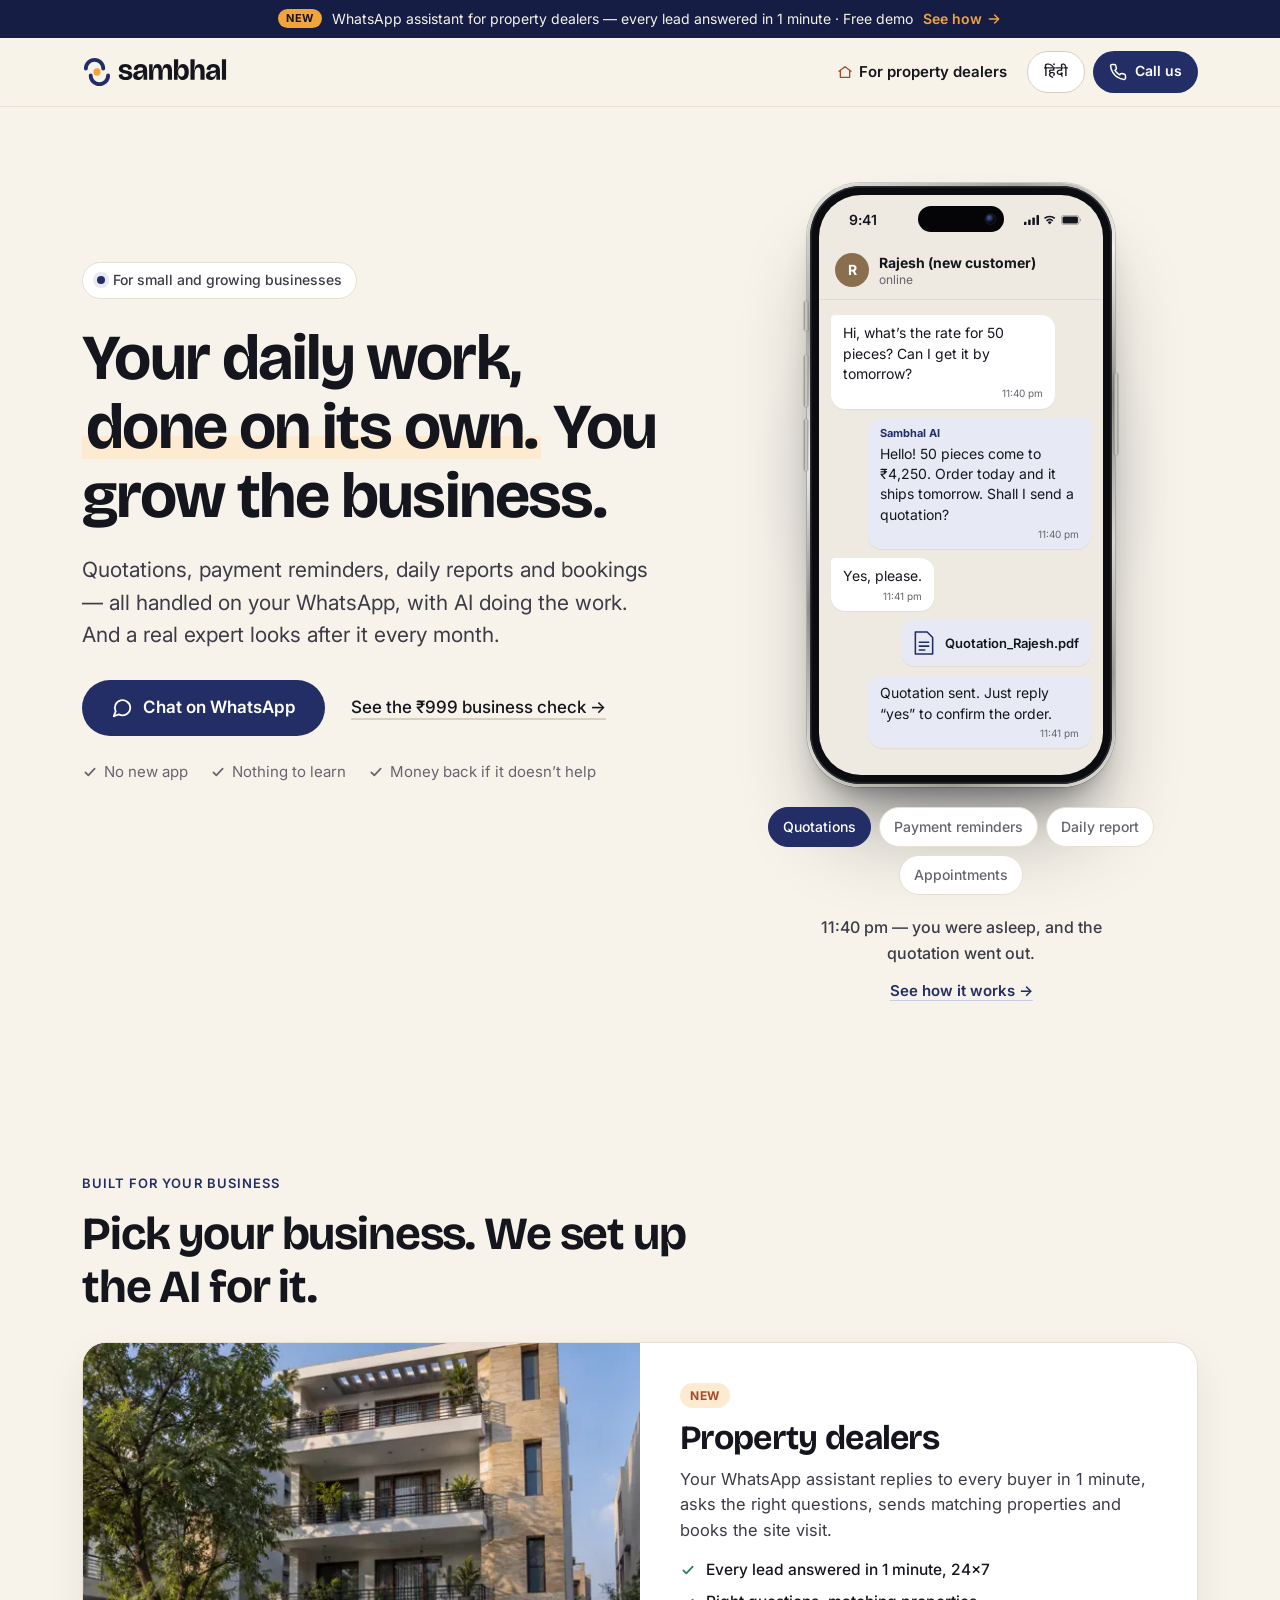
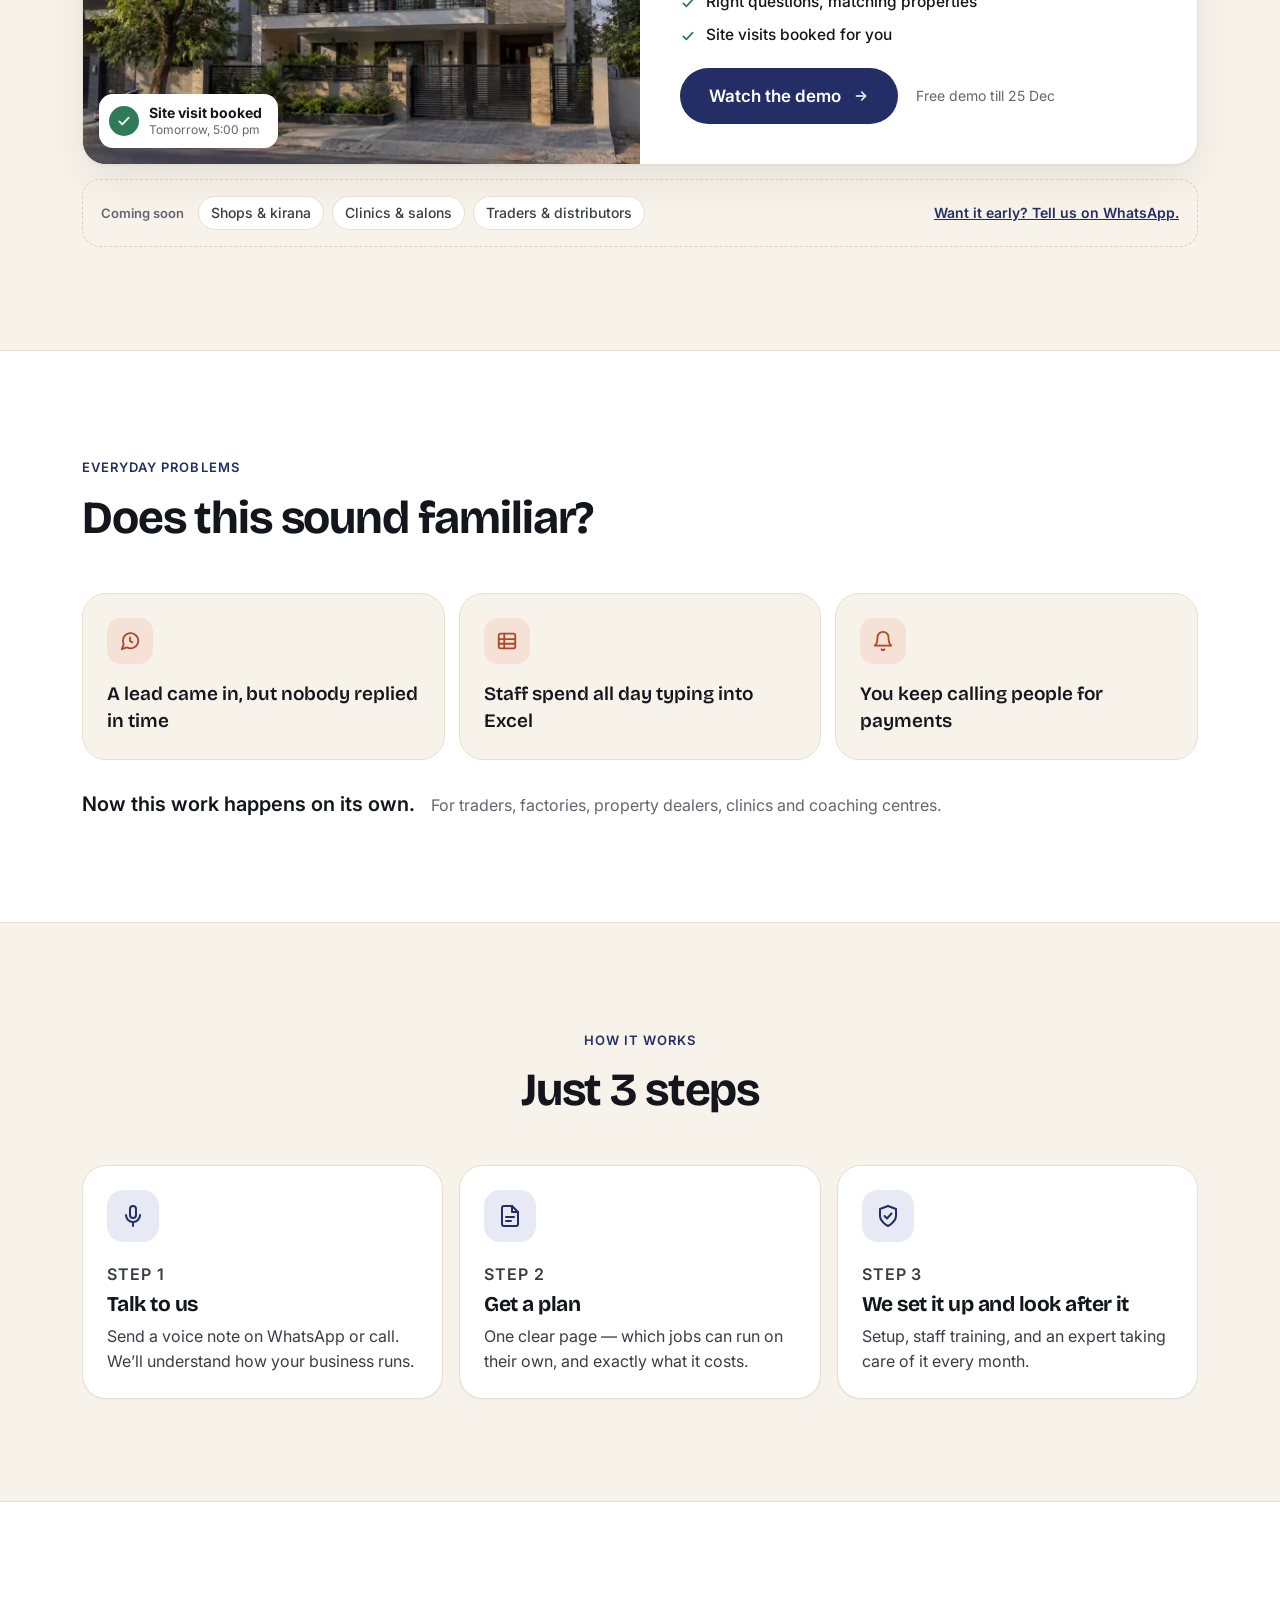
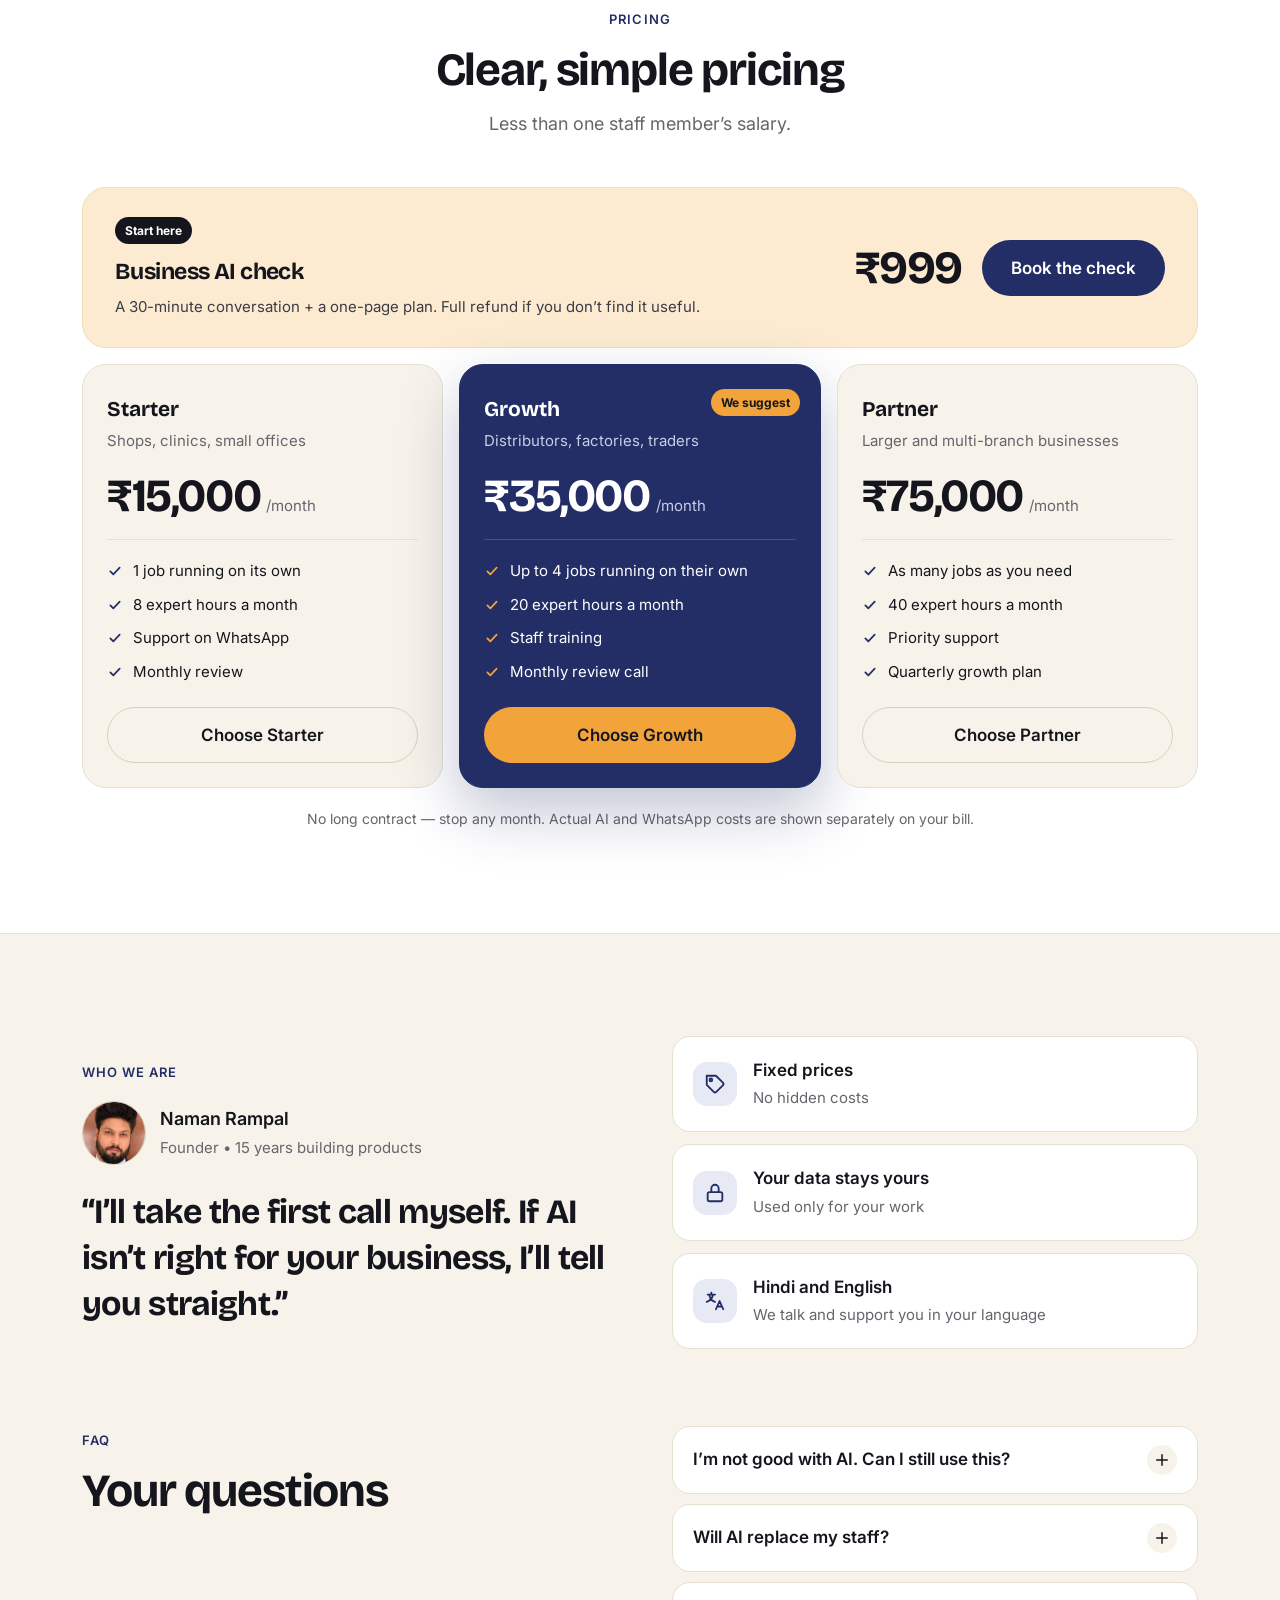
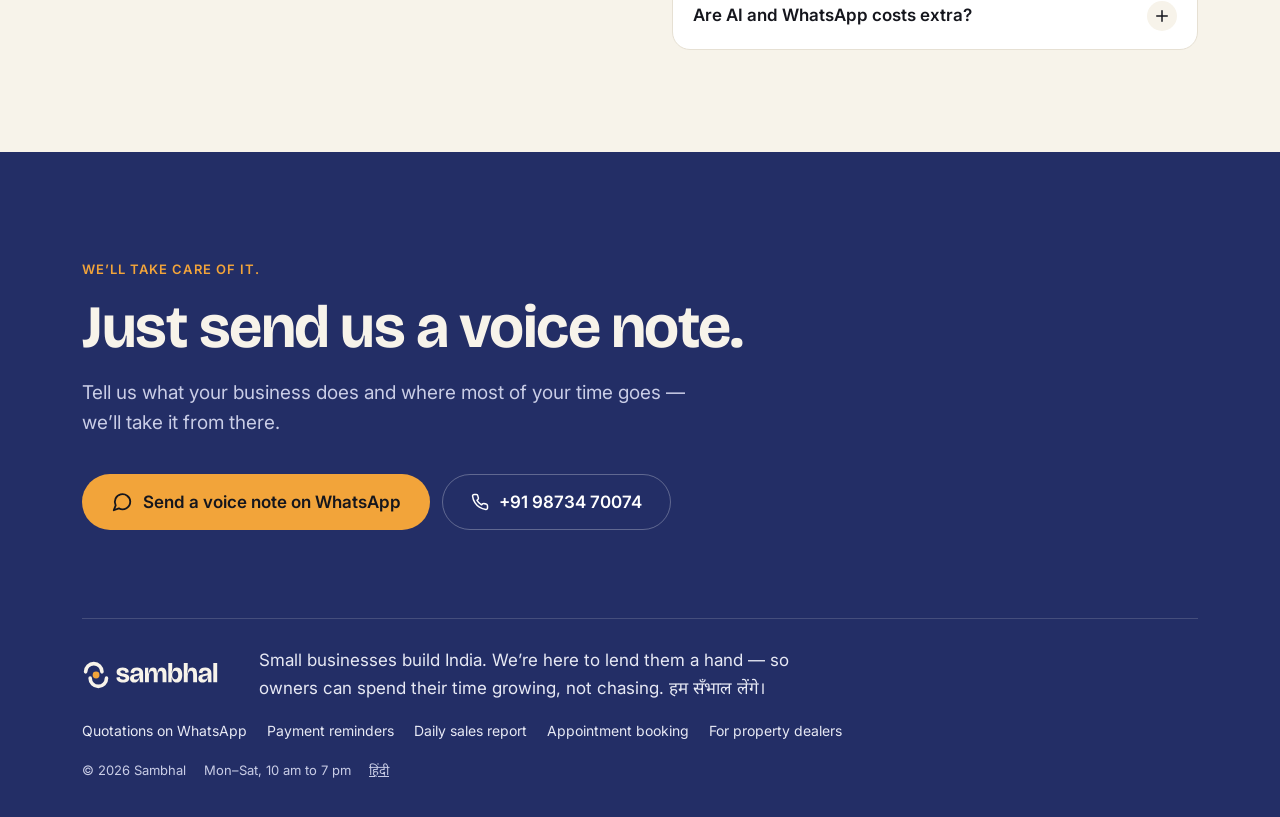
==== commit 4b44d085: "Dealer page: 70s demo video, assistant-first, free demo till 25 Dec Video section (muted autoplay in" ====
--- a/index.html
+++ b/index.html
@@ -187,7 +187,7 @@
 <body>
 
 <a class="topbar" href="/property-dealers" data-cta="topbar-dealers">
-  <span class="topbar-in"><span class="topbar-new">New</span><span class="topbar-short">AI for property dealers</span><span class="topbar-text">AI for property dealers — more buyers, more site visits</span><span class="topbar-link">See how <svg width="16" height="16" viewBox="0 0 24 24" fill="none" stroke="currentColor" stroke-width="2.2" stroke-linecap="round" stroke-linejoin="round" aria-hidden="true"><path d="M5 12h14M13 6l6 6-6 6"/></svg></span></span>
+  <span class="topbar-in"><span class="topbar-new">New</span><span class="topbar-short">AI for property dealers</span><span class="topbar-text">WhatsApp assistant for property dealers — every lead answered in 1 minute · Free demo</span><span class="topbar-link">See how <svg width="16" height="16" viewBox="0 0 24 24" fill="none" stroke="currentColor" stroke-width="2.2" stroke-linecap="round" stroke-linejoin="round" aria-hidden="true"><path d="M5 12h14M13 6l6 6-6 6"/></svg></span></span>
 </a>
 
 <header class="site-header">
@@ -295,7 +295,7 @@
         <span class="eyebrow">Built for your business</span>
         <h2>Pick your business. We set up the AI for it.</h2>
       </div>
-      <a class="persona-card" href="/property-dealers" data-cta="persona-dealers">
+      <a class="persona-card" href="/property-dealers#demo" data-cta="persona-dealers">
         <div class="persona-media">
           <img src="/assets/dealer/floor-640.webp?v=b62d797da5" srcset="/assets/dealer/floor-640.webp 640w, /assets/dealer/floor-1200.webp 1200w" sizes="(min-width: 900px) 440px, 100vw" width="1200" height="800" alt="" loading="lazy" decoding="async">
           <span class="persona-toast"><span class="persona-tick"><svg width="16" height="16" viewBox="0 0 24 24" fill="none" stroke="currentColor" stroke-width="2.6" stroke-linecap="round" stroke-linejoin="round" aria-hidden="true"><path d="M5 12.5l4.5 4.5L19 7"/></svg></span><span><b>Site visit booked</b><small>Tomorrow, 5:00 pm</small></span></span>
@@ -303,9 +303,9 @@
         <div class="persona-body">
           <span class="persona-tag">New</span>
           <h3>Property dealers</h3>
-          <p>Local ads bring buyers to your WhatsApp. AI replies in 1 minute, sends the right listing and books the site visit.</p>
-          <ul><li><svg width="16" height="16" viewBox="0 0 24 24" fill="none" stroke="currentColor" stroke-width="2.6" stroke-linecap="round" stroke-linejoin="round" aria-hidden="true"><path d="M5 12.5l4.5 4.5L19 7"/></svg>New buyers from your own ads</li><li><svg width="16" height="16" viewBox="0 0 24 24" fill="none" stroke="currentColor" stroke-width="2.6" stroke-linecap="round" stroke-linejoin="round" aria-hidden="true"><path d="M5 12.5l4.5 4.5L19 7"/></svg>Every lead answered in 1 minute, 24×7</li><li><svg width="16" height="16" viewBox="0 0 24 24" fill="none" stroke="currentColor" stroke-width="2.6" stroke-linecap="round" stroke-linejoin="round" aria-hidden="true"><path d="M5 12.5l4.5 4.5L19 7"/></svg>Site visits booked for you</li></ul>
-          <div class="persona-foot"><span class="btn btn-primary">See the dealer plan <svg width="16" height="16" viewBox="0 0 24 24" fill="none" stroke="currentColor" stroke-width="2.2" stroke-linecap="round" stroke-linejoin="round" aria-hidden="true"><path d="M5 12h14M13 6l6 6-6 6"/></svg></span><span class="persona-price">From ₹15,000/month</span></div>
+          <p>Your WhatsApp assistant replies to every buyer in 1 minute, asks the right questions, sends matching properties and books the site visit.</p>
+          <ul><li><svg width="16" height="16" viewBox="0 0 24 24" fill="none" stroke="currentColor" stroke-width="2.6" stroke-linecap="round" stroke-linejoin="round" aria-hidden="true"><path d="M5 12.5l4.5 4.5L19 7"/></svg>Every lead answered in 1 minute, 24×7</li><li><svg width="16" height="16" viewBox="0 0 24 24" fill="none" stroke="currentColor" stroke-width="2.6" stroke-linecap="round" stroke-linejoin="round" aria-hidden="true"><path d="M5 12.5l4.5 4.5L19 7"/></svg>Right questions, matching properties</li><li><svg width="16" height="16" viewBox="0 0 24 24" fill="none" stroke="currentColor" stroke-width="2.6" stroke-linecap="round" stroke-linejoin="round" aria-hidden="true"><path d="M5 12.5l4.5 4.5L19 7"/></svg>Site visits booked for you</li></ul>
+          <div class="persona-foot"><span class="btn btn-primary">Watch the demo <svg width="16" height="16" viewBox="0 0 24 24" fill="none" stroke="currentColor" stroke-width="2.2" stroke-linecap="round" stroke-linejoin="round" aria-hidden="true"><path d="M5 12h14M13 6l6 6-6 6"/></svg></span><span class="persona-price">Free demo till 25 Dec</span></div>
         </div>
       </a>
       <div class="persona-soon">
